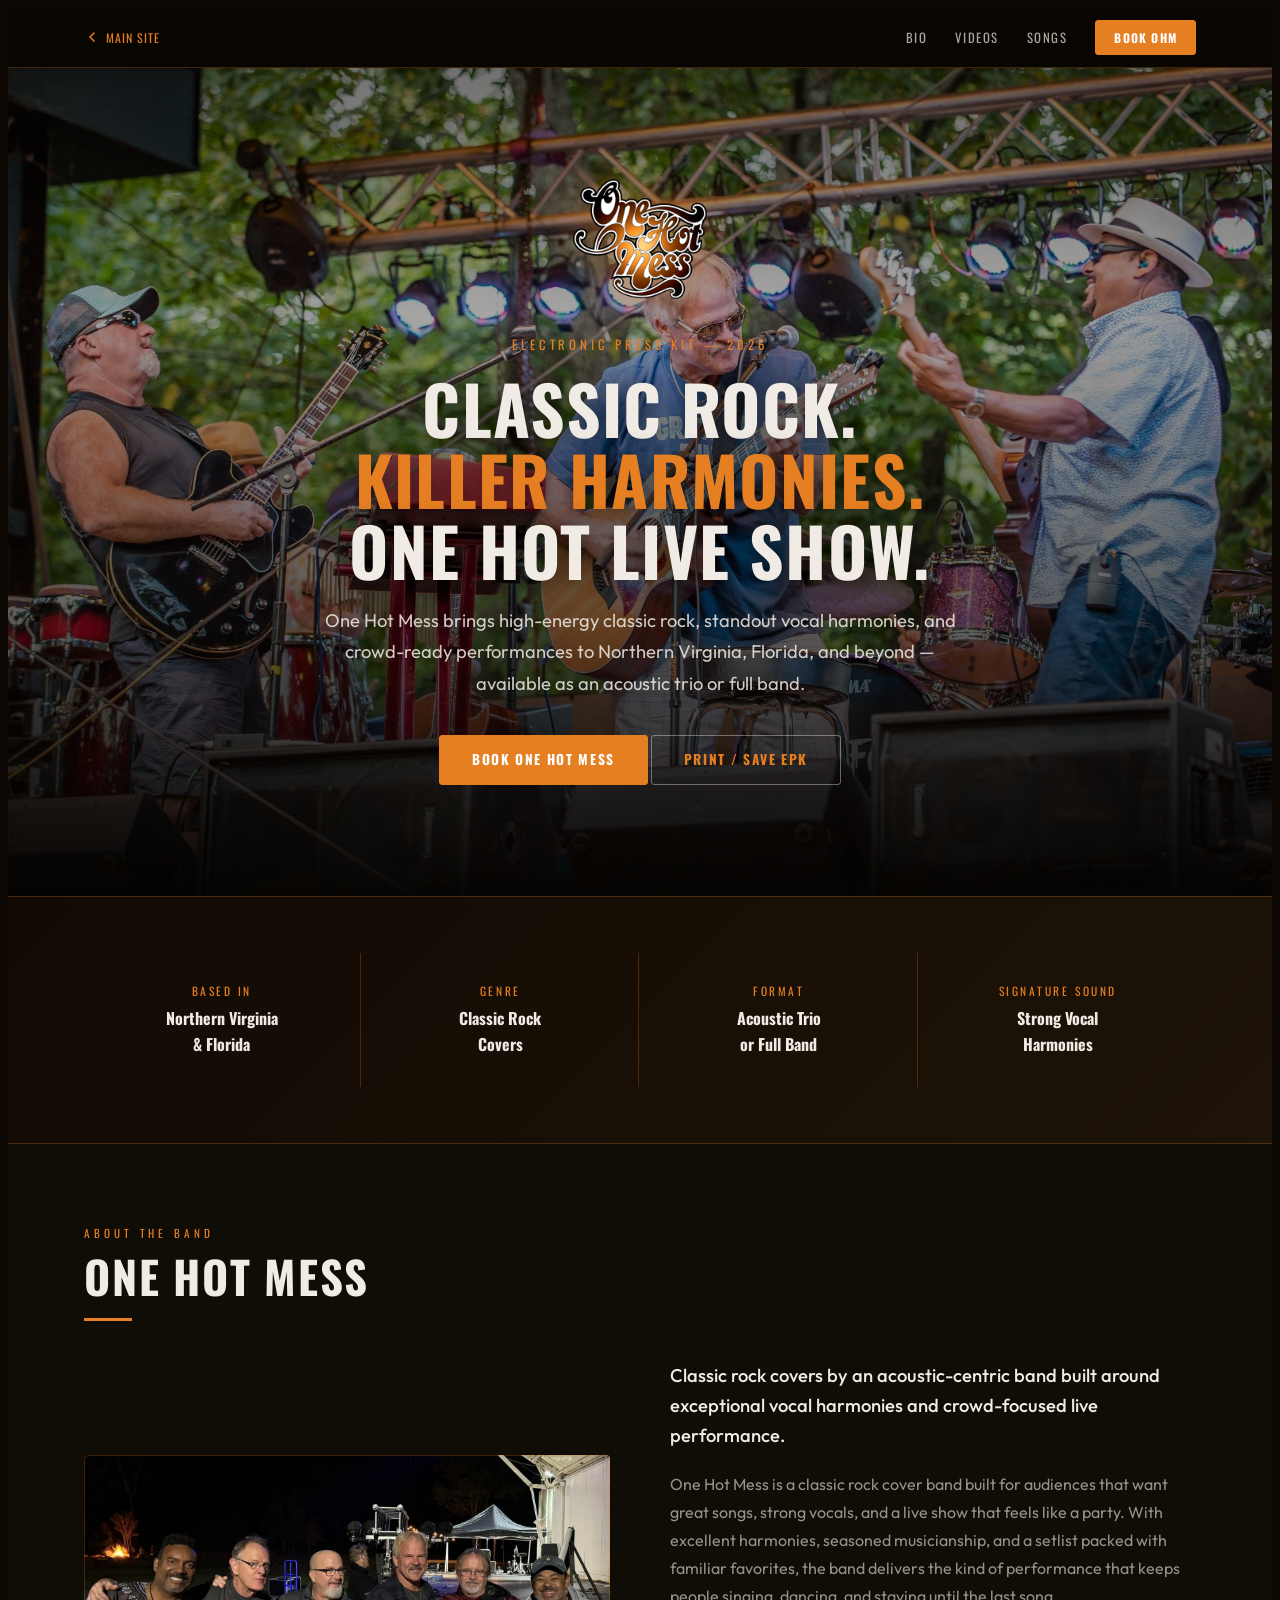
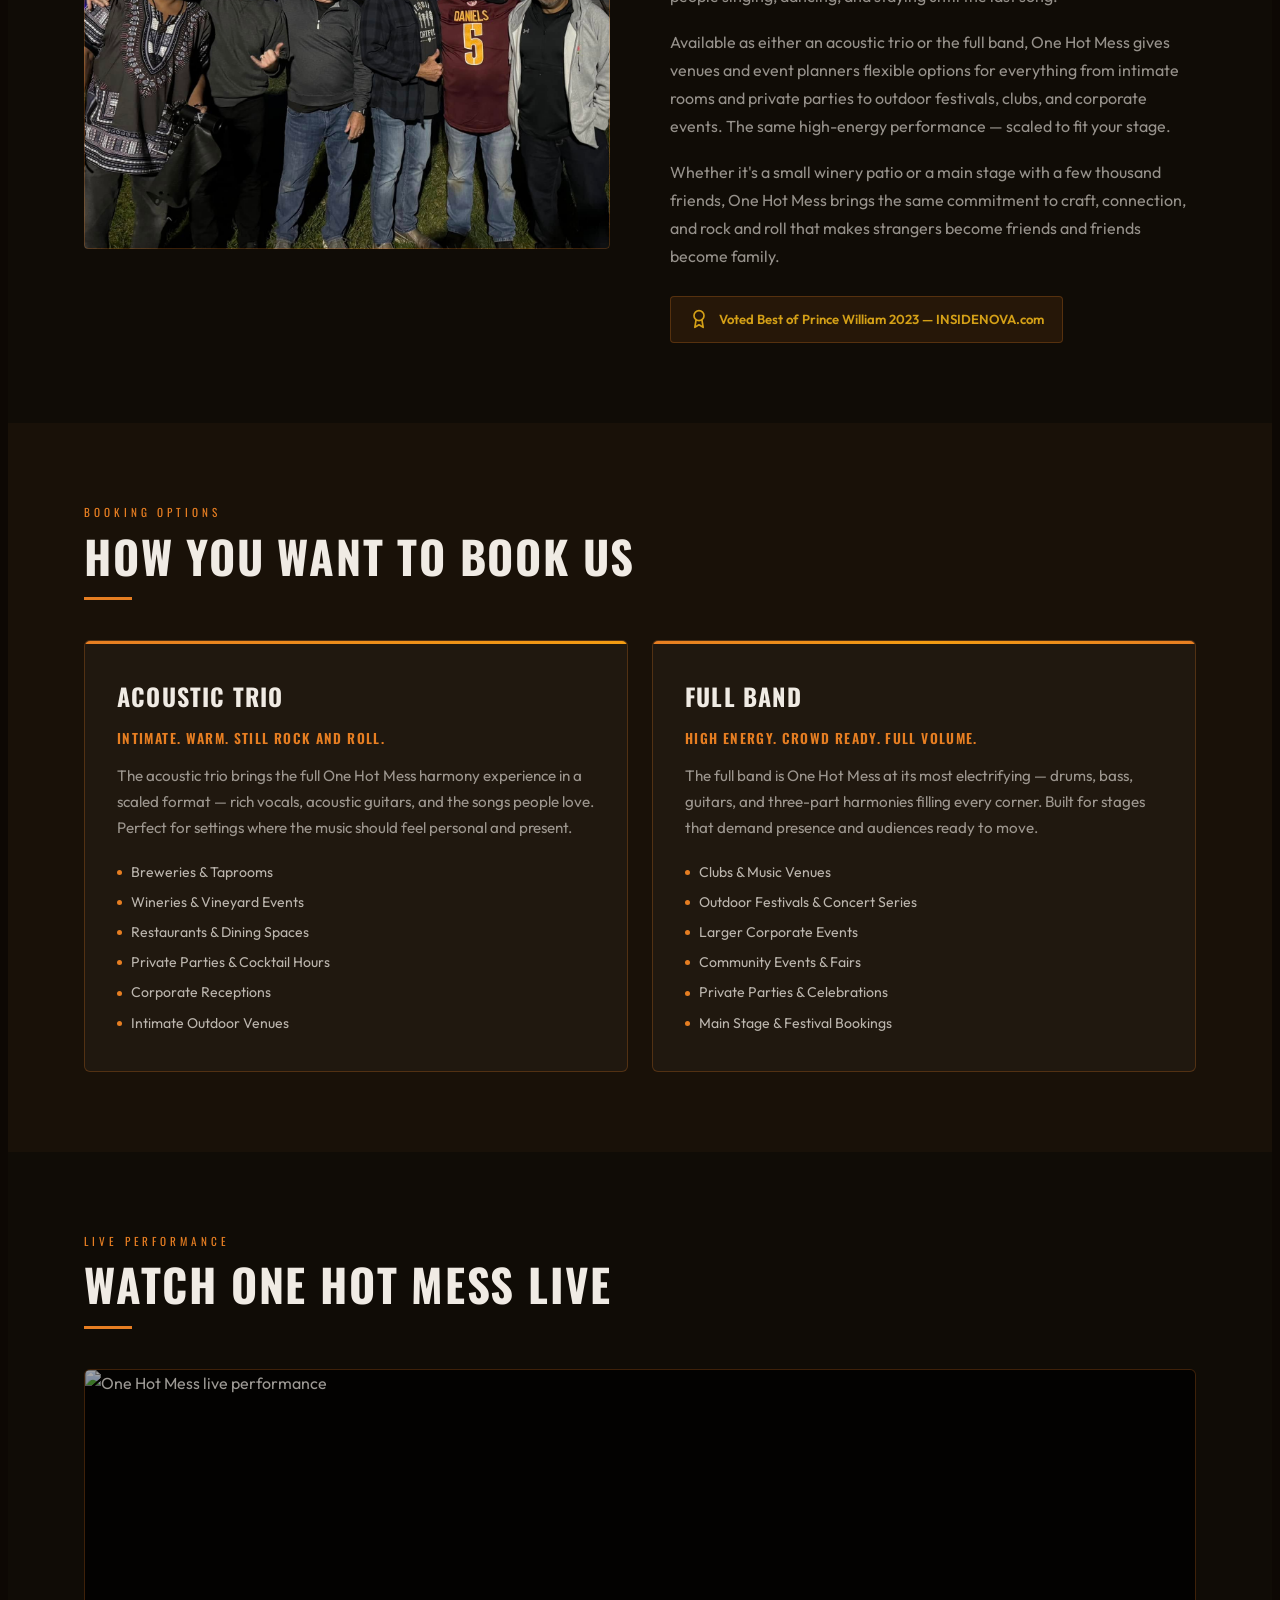
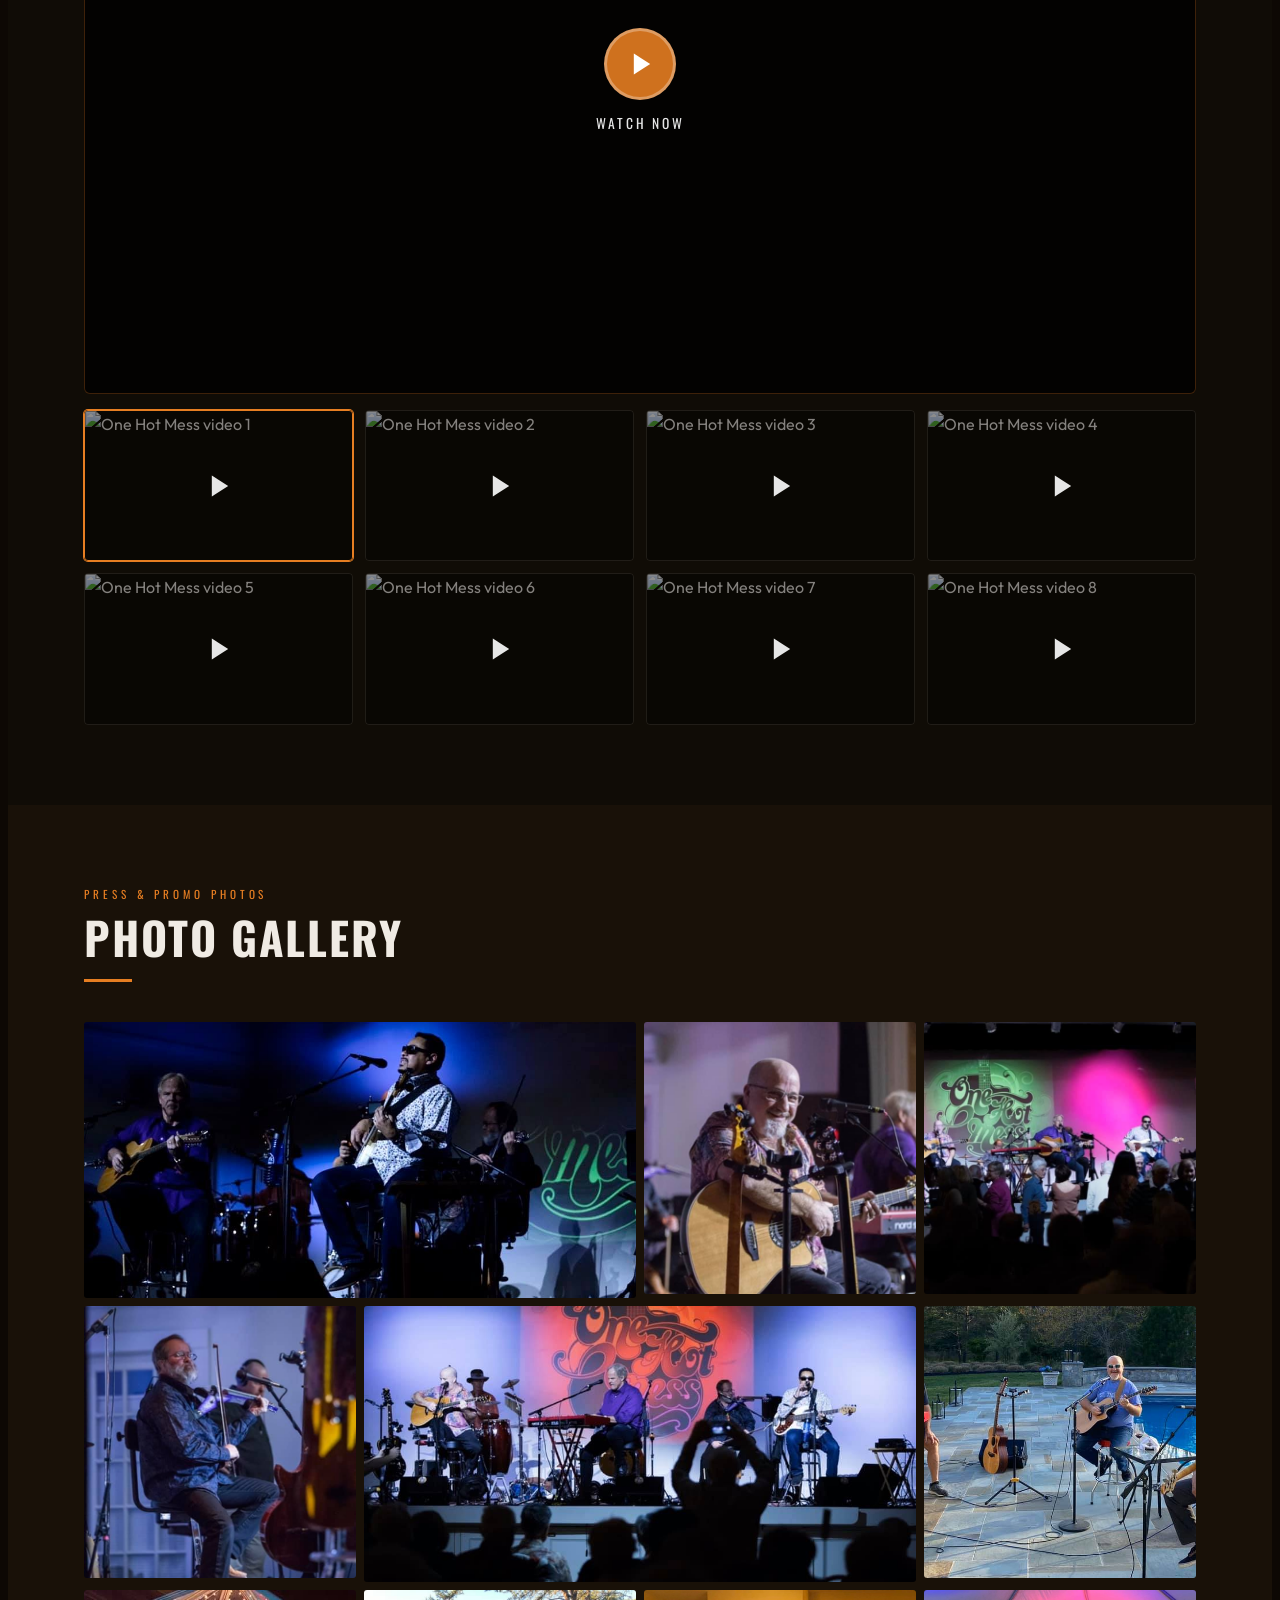
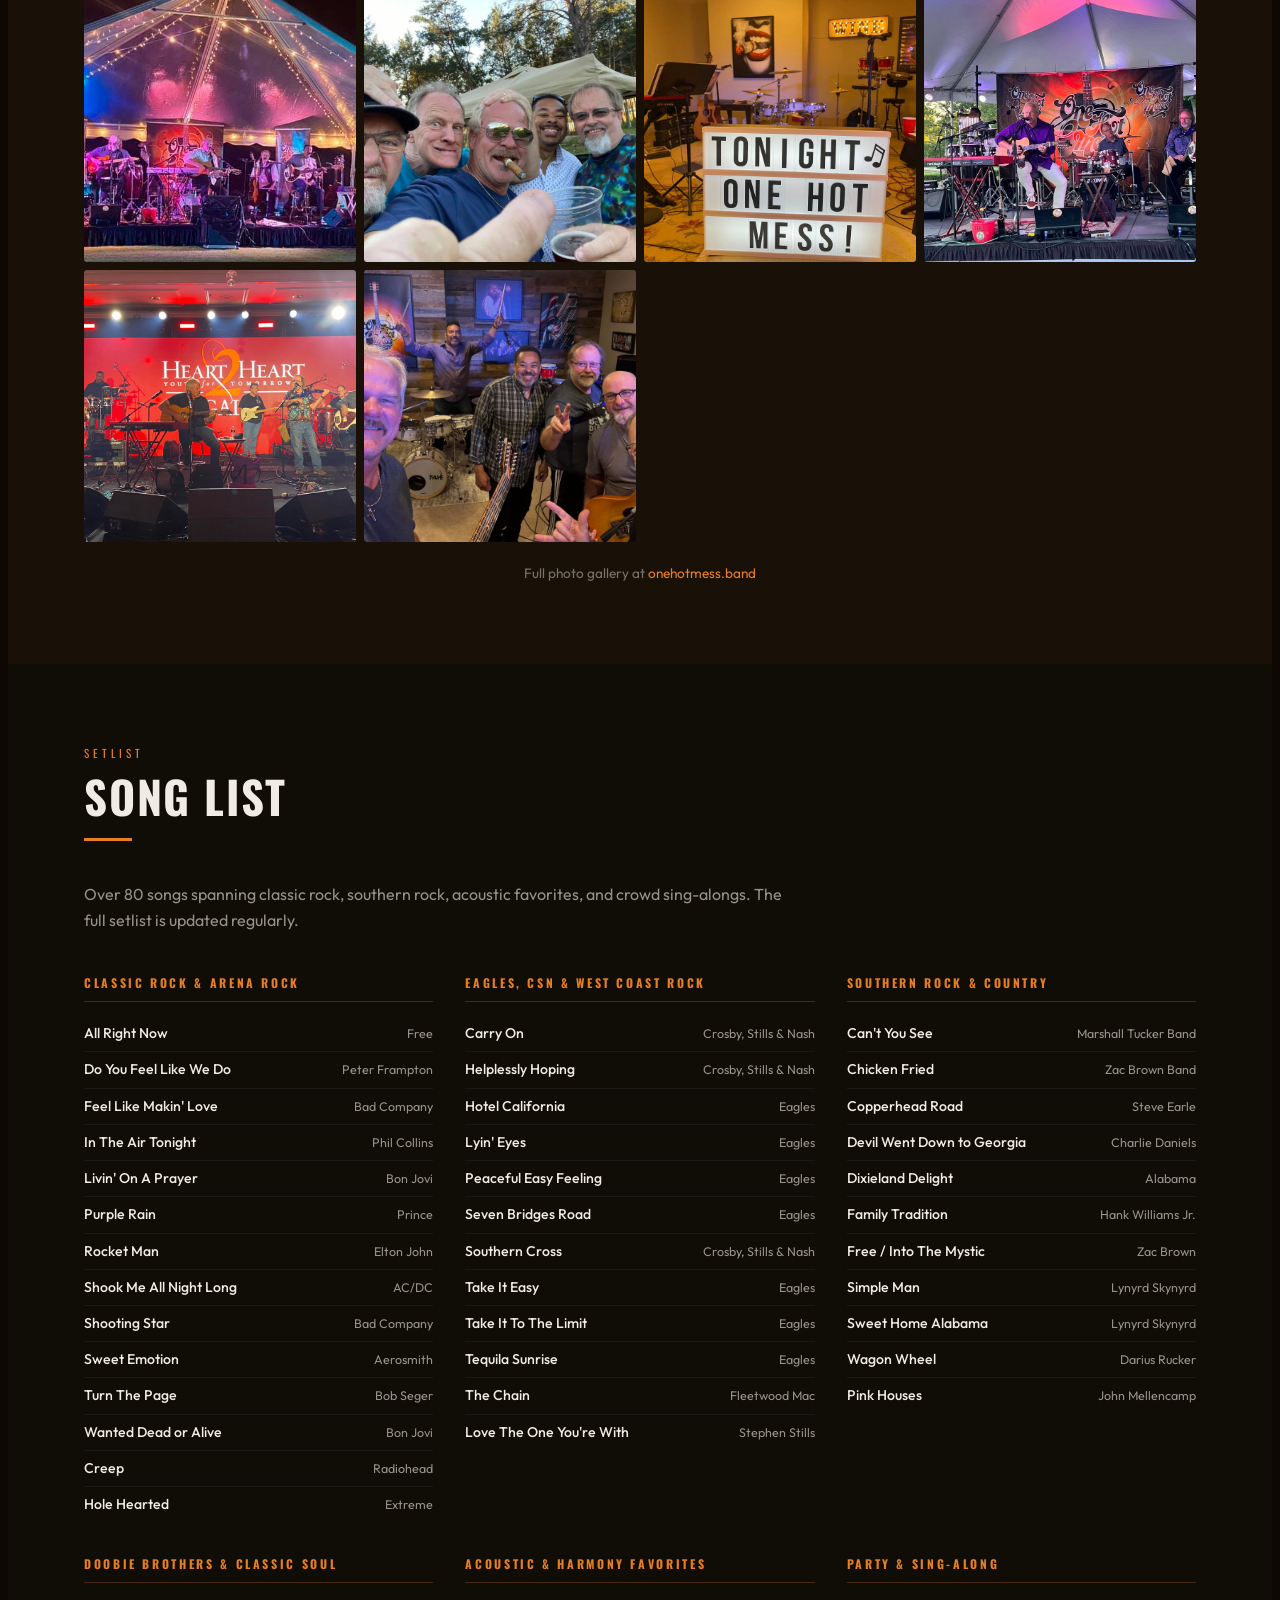
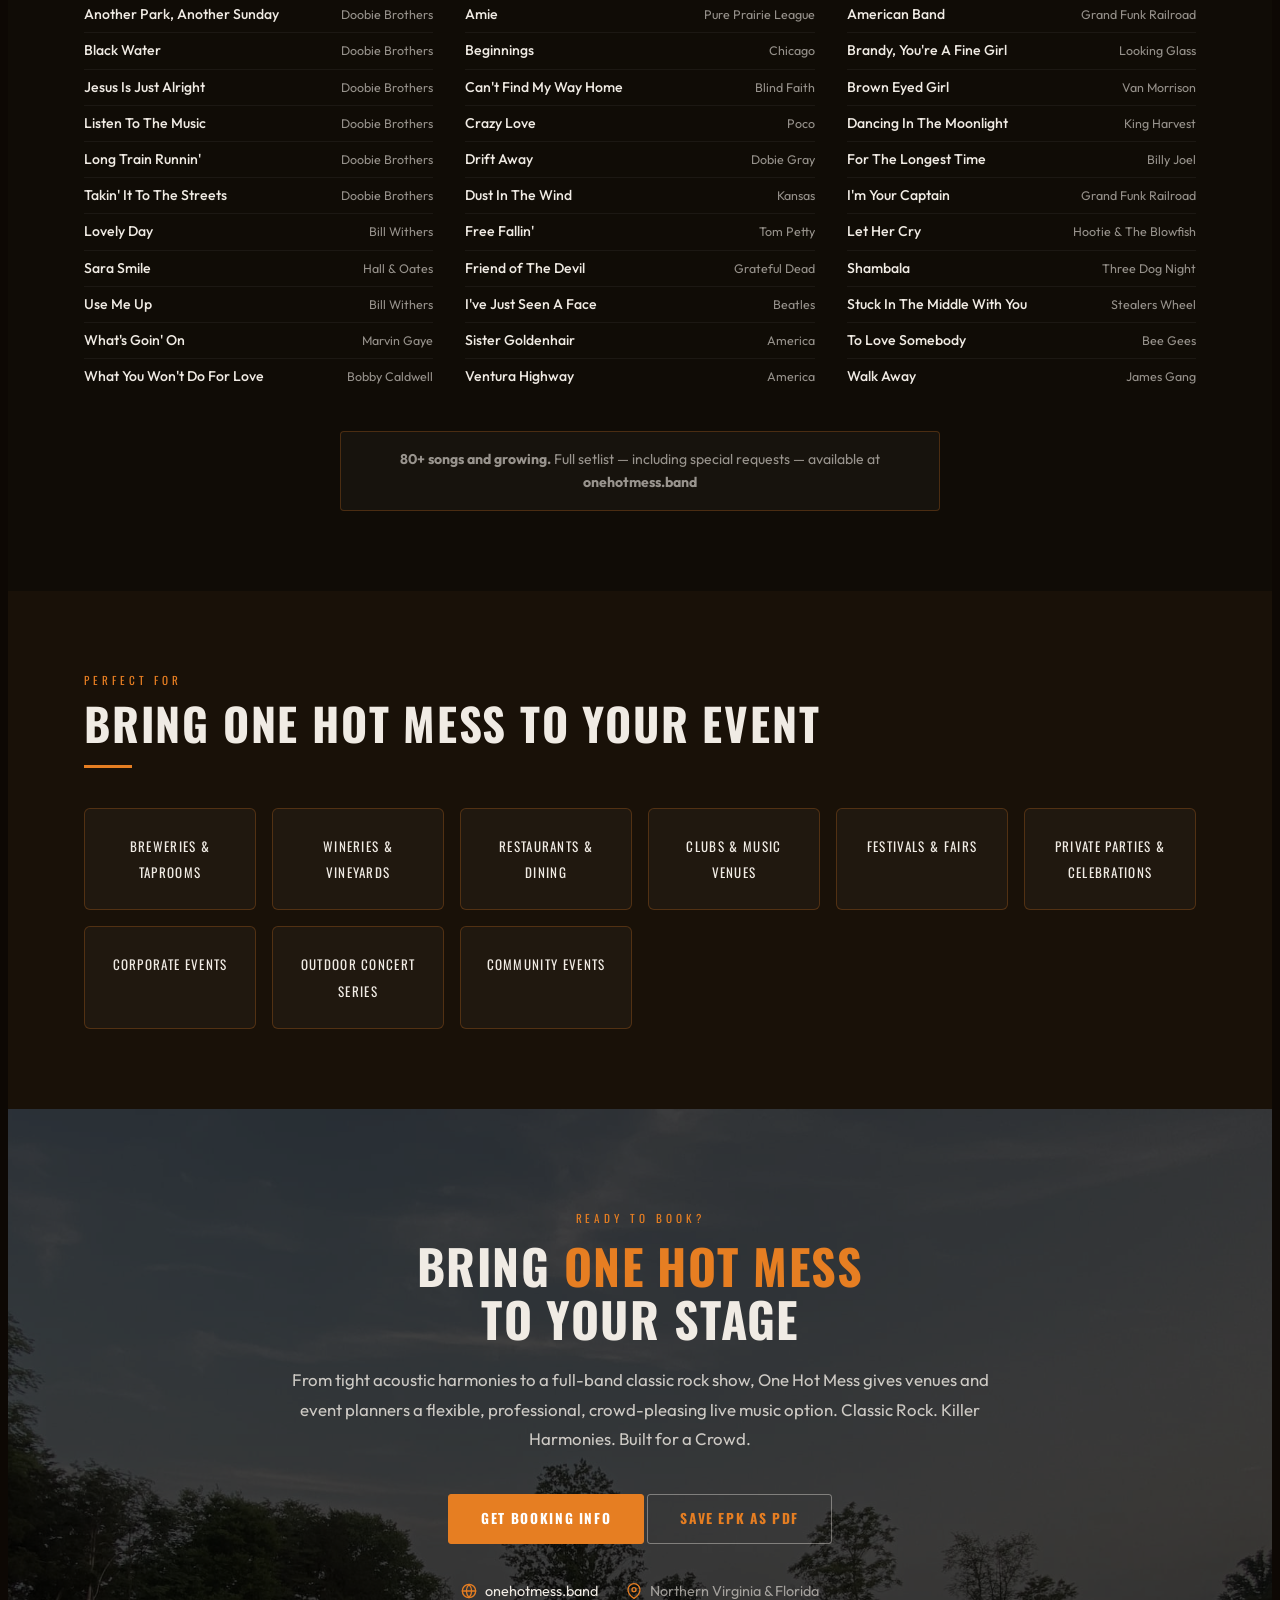
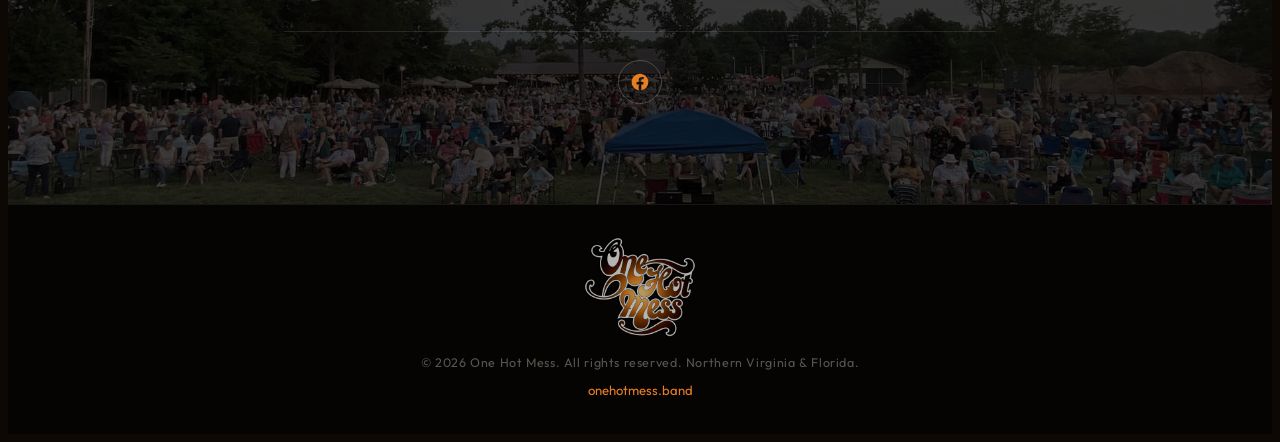
==== epk.html @ 7516d4ea "Deploy OHM 2026 Version 2 — full site with EPK - Complete redesign with dynamic hero particle animat" ====
<!DOCTYPE html>
<html lang="en">
<head>
    <meta charset="UTF-8">
    <meta name="viewport" content="width=device-width, initial-scale=1.0">

    <!-- Google tag (gtag.js) -->
    <script async src="https://www.googletagmanager.com/gtag/js?id=G-FGJPQJSWV5"></script>
    <script>
      window.dataLayer = window.dataLayer || [];
      function gtag(){dataLayer.push(arguments);}
      gtag('js', new Date());
      gtag('config', 'G-FGJPQJSWV5');
    </script>

    <title>Electronic Press Kit | One Hot Mess — Classic Rock Cover Band</title>
    <meta name="description" content="Official EPK for One Hot Mess. Classic rock cover band based in Northern Virginia & Florida. Available as acoustic trio or full band for festivals, clubs, private events & corporate bookings.">
    <meta name="robots" content="index, follow">
    <link rel="canonical" href="https://www.onehotmess.band/epk.html">

    <meta property="og:type" content="website">
    <meta property="og:url" content="https://www.onehotmess.band/epk.html">
    <meta property="og:title" content="One Hot Mess EPK — Book Classic Rock's Best Cover Band">
    <meta property="og:description" content="Classic rock covers. Killer harmonies. Available acoustic trio or full band. Serving Northern Virginia, Florida & beyond.">
    <meta property="og:image" content="https://www.onehotmess.band/assets/OHM001.jpg">

    <link rel="icon" type="image/x-icon" href="/favicon.ico">
    <link rel="icon" type="image/png" sizes="32x32" href="/favicon-32x32.png">
    <link rel="apple-touch-icon" sizes="180x180" href="/apple-touch-icon.png">

    <link rel="preconnect" href="https://fonts.googleapis.com">
    <link rel="preconnect" href="https://fonts.gstatic.com" crossorigin>
    <link href="https://fonts.googleapis.com/css2?family=Outfit:wght@300;400;500;700;900&family=Oswald:wght@400;500;700&display=swap" rel="stylesheet">
    <link rel="stylesheet" href="epk.css">
</head>
<body class="epk-page">

<!-- ========== PRINT-ONLY HEADER ========== -->
<div class="epk-print-header print-only">
    <span class="epk-print-band">One Hot Mess — Electronic Press Kit</span>
    <div class="epk-print-contact">
        Booking: kwryder7@aol.com<br>
        onehotmess.band &nbsp;|&nbsp; Northern Virginia &amp; Florida<br>
        Available as Acoustic Trio or Full Band
    </div>
</div>

<!-- ========== NAV ========== -->
<nav class="epk-nav no-print" aria-label="EPK Navigation">
    <div class="epk-nav-inner">
        <a href="index.html" class="epk-nav-back" aria-label="Back to main site">
            <svg width="16" height="16" viewBox="0 0 16 16" fill="none" xmlns="http://www.w3.org/2000/svg">
                <path d="M10 12L6 8L10 4" stroke="currentColor" stroke-width="1.5" stroke-linecap="round" stroke-linejoin="round"/>
            </svg>
            MAIN SITE
        </a>
        <div class="epk-nav-links">
            <a href="#overview">BIO</a>
            <a href="#videos">VIDEOS</a>
            <a href="#songs">SONGS</a>
            <a href="#booking" class="epk-nav-cta">BOOK OHM</a>
        </div>
    </div>
</nav>

<!-- ========== HERO ========== -->
<header class="epk-hero" id="hero">
    <div class="epk-hero-bg" role="presentation" aria-hidden="true"></div>
    <div class="epk-hero-overlay" aria-hidden="true"></div>
    <div class="epk-hero-content">
        <div class="epk-hero-logo">
            <img src="assets/LogoLight01.png" alt="One Hot Mess">
        </div>
        <p class="epk-hero-eyebrow">Electronic Press Kit — 2026</p>
        <h1 class="epk-hero-headline">
            Classic Rock.<br><em>Killer Harmonies.</em><br>One Hot Live Show.
        </h1>
        <p class="epk-hero-sub">
            One Hot Mess brings high-energy classic rock, standout vocal harmonies, and crowd-ready performances to Northern Virginia, Florida, and beyond — available as an acoustic trio or full band.
        </p>
        <div class="epk-hero-btns screen-only">
            <a href="#booking" class="epk-btn epk-btn-primary">
                Book One Hot Mess
            </a>
            <a href="#" class="epk-btn epk-btn-secondary" onclick="window.print(); return false;" aria-label="Print or save this EPK as PDF">
                Print / Save EPK
            </a>
        </div>
    </div>
</header>

<!-- ========== QUICK BOOKING SNAPSHOT ========== -->
<section class="epk-snapshot" aria-label="Quick Booking Facts">
    <div class="epk-snapshot-grid epk-container">
        <div class="epk-snapshot-item avoid-break">
            <span class="epk-snapshot-label">Based In</span>
            <span class="epk-snapshot-value">Northern Virginia<br>&amp; Florida</span>
        </div>
        <div class="epk-snapshot-item avoid-break">
            <span class="epk-snapshot-label">Genre</span>
            <span class="epk-snapshot-value">Classic Rock<br>Covers</span>
        </div>
        <div class="epk-snapshot-item avoid-break">
            <span class="epk-snapshot-label">Format</span>
            <span class="epk-snapshot-value">Acoustic Trio<br>or Full Band</span>
        </div>
        <div class="epk-snapshot-item avoid-break">
            <span class="epk-snapshot-label">Signature Sound</span>
            <span class="epk-snapshot-value">Strong Vocal<br>Harmonies</span>
        </div>
    </div>
</section>

<!-- ========== BAND OVERVIEW ========== -->
<section class="epk-section epk-section--dark" id="overview" aria-labelledby="overview-title">
    <div class="epk-container">
        <span class="epk-section-label">About the Band</span>
        <h2 class="epk-section-title" id="overview-title">One Hot Mess</h2>
        <div class="epk-divider"></div>
        <div class="epk-overview">
            <div class="epk-overview-img screen-only">
                <img src="assets/gallery/ohm-46.jpg" alt="One Hot Mess — full band photo" loading="lazy">
            </div>
            <div class="epk-overview-text">
                <p class="epk-lead">Classic rock covers by an acoustic-centric band built around exceptional vocal harmonies and crowd-focused live performance.</p>
                <p>One Hot Mess is a classic rock cover band built for audiences that want great songs, strong vocals, and a live show that feels like a party. With excellent harmonies, seasoned musicianship, and a setlist packed with familiar favorites, the band delivers the kind of performance that keeps people singing, dancing, and staying until the last song.</p>
                <p>Available as either an acoustic trio or the full band, One Hot Mess gives venues and event planners flexible options for everything from intimate rooms and private parties to outdoor festivals, clubs, and corporate events. The same high-energy performance — scaled to fit your stage.</p>
                <p>Whether it's a small winery patio or a main stage with a few thousand friends, One Hot Mess brings the same commitment to craft, connection, and rock and roll that makes strangers become friends and friends become family.</p>
                <div class="epk-award-badge avoid-break">
                    <svg width="20" height="20" viewBox="0 0 24 24" fill="none" stroke="currentColor" stroke-width="2" stroke-linecap="round" stroke-linejoin="round"><circle cx="12" cy="8" r="6"/><path d="M15.477 12.89L17 22l-5-3-5 3 1.523-9.11"/></svg>
                    <span>Voted Best of Prince William 2023 — INSIDENOVA.com</span>
                </div>
            </div>
        </div>
    </div>
</section>

<!-- ========== PERFORMANCE OPTIONS ========== -->
<section class="epk-section epk-section--alt" id="options" aria-labelledby="options-title">
    <div class="epk-container">
        <span class="epk-section-label">Booking Options</span>
        <h2 class="epk-section-title" id="options-title">How You Want to Book Us</h2>
        <div class="epk-divider"></div>
        <div class="epk-options-grid">
            <!-- Acoustic Trio -->
            <div class="epk-option-card avoid-break">
                <h3 class="epk-option-name">Acoustic Trio</h3>
                <p class="epk-option-tagline">Intimate. Warm. Still Rock and Roll.</p>
                <p class="epk-option-desc">The acoustic trio brings the full One Hot Mess harmony experience in a scaled format — rich vocals, acoustic guitars, and the songs people love. Perfect for settings where the music should feel personal and present.</p>
                <ul class="epk-option-list" aria-label="Ideal acoustic trio venues">
                    <li>Breweries &amp; Taprooms</li>
                    <li>Wineries &amp; Vineyard Events</li>
                    <li>Restaurants &amp; Dining Spaces</li>
                    <li>Private Parties &amp; Cocktail Hours</li>
                    <li>Corporate Receptions</li>
                    <li>Intimate Outdoor Venues</li>
                </ul>
            </div>
            <!-- Full Band -->
            <div class="epk-option-card epk-option-card--featured avoid-break">
                <h3 class="epk-option-name">Full Band</h3>
                <p class="epk-option-tagline">High Energy. Crowd Ready. Full Volume.</p>
                <p class="epk-option-desc">The full band is One Hot Mess at its most electrifying — drums, bass, guitars, and three-part harmonies filling every corner. Built for stages that demand presence and audiences ready to move.</p>
                <ul class="epk-option-list" aria-label="Ideal full band venues">
                    <li>Clubs &amp; Music Venues</li>
                    <li>Outdoor Festivals &amp; Concert Series</li>
                    <li>Larger Corporate Events</li>
                    <li>Community Events &amp; Fairs</li>
                    <li>Private Parties &amp; Celebrations</li>
                    <li>Main Stage &amp; Festival Bookings</li>
                </ul>
            </div>
        </div>
    </div>
</section>

<!-- ========== VIDEOS ========== -->
<section class="epk-section epk-section--dark screen-only" id="videos" aria-labelledby="videos-title">
    <div class="epk-container">
        <span class="epk-section-label">Live Performance</span>
        <h2 class="epk-section-title" id="videos-title">Watch One Hot Mess Live</h2>
        <div class="epk-divider"></div>

        <!-- Featured Video -->
        <div class="epk-video-featured" id="epk-vid-featured" data-video="WOXf2M0SlSY" role="button" tabindex="0" aria-label="Watch One Hot Mess live performance video">
            <img src="https://img.youtube.com/vi/WOXf2M0SlSY/hqdefault.jpg" alt="One Hot Mess live performance" id="epk-vid-featured-thumb">
            <div class="epk-video-featured-overlay">
                <div class="epk-play-btn" aria-hidden="true">
                    <svg viewBox="0 0 24 24"><polygon points="5,3 19,12 5,21"/></svg>
                </div>
                <span style="font-family:'Oswald',sans-serif;font-size:0.85rem;letter-spacing:0.2em;color:rgba(255,255,255,0.9);text-transform:uppercase;">Watch Now</span>
            </div>
        </div>

        <!-- Thumbnail Strip -->
        <div class="epk-video-grid" id="epk-vid-grid" role="list" aria-label="Video thumbnails">
            <div class="epk-vid-thumb active" data-video="WOXf2M0SlSY" role="listitem" tabindex="0" aria-label="Video 1">
                <img src="https://img.youtube.com/vi/WOXf2M0SlSY/mqdefault.jpg" alt="One Hot Mess video 1" loading="lazy">
                <div class="epk-vid-thumb-overlay" aria-hidden="true">
                    <svg viewBox="0 0 24 24"><polygon points="5,3 19,12 5,21"/></svg>
                </div>
            </div>
            <div class="epk-vid-thumb" data-video="XAkvKLKk4Fc" role="listitem" tabindex="0" aria-label="Video 2">
                <img src="https://img.youtube.com/vi/XAkvKLKk4Fc/mqdefault.jpg" alt="One Hot Mess video 2" loading="lazy">
                <div class="epk-vid-thumb-overlay" aria-hidden="true">
                    <svg viewBox="0 0 24 24"><polygon points="5,3 19,12 5,21"/></svg>
                </div>
            </div>
            <div class="epk-vid-thumb" data-video="sii5wwoiU3A" role="listitem" tabindex="0" aria-label="Video 3">
                <img src="https://img.youtube.com/vi/sii5wwoiU3A/mqdefault.jpg" alt="One Hot Mess video 3" loading="lazy">
                <div class="epk-vid-thumb-overlay" aria-hidden="true">
                    <svg viewBox="0 0 24 24"><polygon points="5,3 19,12 5,21"/></svg>
                </div>
            </div>
            <div class="epk-vid-thumb" data-video="gNgLSM8pRj0" role="listitem" tabindex="0" aria-label="Video 4">
                <img src="https://img.youtube.com/vi/gNgLSM8pRj0/mqdefault.jpg" alt="One Hot Mess video 4" loading="lazy">
                <div class="epk-vid-thumb-overlay" aria-hidden="true">
                    <svg viewBox="0 0 24 24"><polygon points="5,3 19,12 5,21"/></svg>
                </div>
            </div>
            <div class="epk-vid-thumb" data-video="7DgJ0BwqM6c" role="listitem" tabindex="0" aria-label="Video 5">
                <img src="https://img.youtube.com/vi/7DgJ0BwqM6c/mqdefault.jpg" alt="One Hot Mess video 5" loading="lazy">
                <div class="epk-vid-thumb-overlay" aria-hidden="true">
                    <svg viewBox="0 0 24 24"><polygon points="5,3 19,12 5,21"/></svg>
                </div>
            </div>
            <div class="epk-vid-thumb" data-video="_-dVG9ry42U" role="listitem" tabindex="0" aria-label="Video 6">
                <img src="https://img.youtube.com/vi/_-dVG9ry42U/mqdefault.jpg" alt="One Hot Mess video 6" loading="lazy">
                <div class="epk-vid-thumb-overlay" aria-hidden="true">
                    <svg viewBox="0 0 24 24"><polygon points="5,3 19,12 5,21"/></svg>
                </div>
            </div>
            <div class="epk-vid-thumb" data-video="apmv7S8dgWI" role="listitem" tabindex="0" aria-label="Video 7">
                <img src="https://img.youtube.com/vi/apmv7S8dgWI/mqdefault.jpg" alt="One Hot Mess video 7" loading="lazy">
                <div class="epk-vid-thumb-overlay" aria-hidden="true">
                    <svg viewBox="0 0 24 24"><polygon points="5,3 19,12 5,21"/></svg>
                </div>
            </div>
            <div class="epk-vid-thumb" data-video="dRgf963YpyU" role="listitem" tabindex="0" aria-label="Video 8">
                <img src="https://img.youtube.com/vi/dRgf963YpyU/mqdefault.jpg" alt="One Hot Mess video 8" loading="lazy">
                <div class="epk-vid-thumb-overlay" aria-hidden="true">
                    <svg viewBox="0 0 24 24"><polygon points="5,3 19,12 5,21"/></svg>
                </div>
            </div>
        </div>
    </div>
</section>

<!-- BOOKING FORM MODAL -->
<div class="epk-modal" id="epk-booking-modal" role="dialog" aria-modal="true" aria-labelledby="epk-modal-title">
    <div class="epk-modal-inner">
        <button class="epk-modal-close" id="epk-modal-close" aria-label="Close">&times;</button>
        <h2 class="epk-modal-title" id="epk-modal-title">Book One Hot Mess</h2>
        <p class="epk-modal-sub">Fill out the form below and we'll get back to you shortly.</p>

        <form class="epk-booking-form" id="epk-booking-form"
              action="https://formspree.io/f/mpqeavpy"
              method="POST">

            <!-- Honeypot anti-spam field — hidden from humans -->
            <input type="text" name="_gotcha" style="display:none" tabindex="-1" autocomplete="off">
            <input type="hidden" name="_subject" value="OHM Booking Inquiry">

            <div class="epk-form-row epk-form-row--2">
                <div class="epk-form-group">
                    <label for="epk-f-name">Your Name *</label>
                    <input type="text" id="epk-f-name" name="name" required placeholder="Jane Smith">
                </div>
                <div class="epk-form-group">
                    <label for="epk-f-org">Venue / Organization *</label>
                    <input type="text" id="epk-f-org" name="venue" required placeholder="The Rusty Nail Brewery">
                </div>
            </div>

            <div class="epk-form-row epk-form-row--2">
                <div class="epk-form-group">
                    <label for="epk-f-type">Event Type</label>
                    <select id="epk-f-type" name="event_type">
                        <option value="">Select one…</option>
                        <option>Brewery / Taproom</option>
                        <option>Winery</option>
                        <option>Restaurant</option>
                        <option>Club / Music Venue</option>
                        <option>Festival / Outdoor Stage</option>
                        <option>Private Party</option>
                        <option>Corporate Event</option>
                        <option>Community Event</option>
                        <option>Other</option>
                    </select>
                </div>
                <div class="epk-form-group">
                    <label for="epk-f-format">Performance Format</label>
                    <select id="epk-f-format" name="format">
                        <option value="">Select one…</option>
                        <option>Acoustic Trio</option>
                        <option>Full Band</option>
                        <option>Either / Not Sure</option>
                    </select>
                </div>
            </div>

            <div class="epk-form-row epk-form-row--2">
                <div class="epk-form-group">
                    <label for="epk-f-date">Event Date</label>
                    <input type="date" id="epk-f-date" name="event_date">
                </div>
                <div class="epk-form-group">
                    <label for="epk-f-email">Your Email *</label>
                    <input type="email" id="epk-f-email" name="email" required placeholder="you@example.com">
                </div>
            </div>

            <div class="epk-form-group">
                <label for="epk-f-message">Additional Details</label>
                <textarea id="epk-f-message" name="message" rows="4" placeholder="Expected attendance, location, load-in time, budget range, etc."></textarea>
            </div>

            <button type="submit" class="epk-btn epk-btn-primary epk-form-submit">Send Booking Inquiry</button>
        </form>

        <div class="epk-form-success" id="epk-form-success">
            <svg width="48" height="48" viewBox="0 0 24 24" fill="none" stroke="currentColor" stroke-width="1.5" stroke-linecap="round" stroke-linejoin="round"><circle cx="12" cy="12" r="10"/><polyline points="9 12 11 14 15 10"/></svg>
            <h3>Message Sent!</h3>
            <p>Thanks for reaching out. We'll be in touch soon.</p>
        </div>
    </div>
</div>

<!-- PHOTO LIGHTBOX -->
<div class="epk-photo-lightbox" id="epk-photo-lightbox" role="dialog" aria-modal="true" aria-label="Photo viewer">
    <button class="epk-plb-close" id="epk-plb-close" aria-label="Close photo">&times;</button>
    <button class="epk-plb-arrow epk-plb-prev" id="epk-plb-prev" aria-label="Previous photo">&#8249;</button>
    <button class="epk-plb-arrow epk-plb-next" id="epk-plb-next" aria-label="Next photo">&#8250;</button>
    <div class="epk-plb-track" id="epk-plb-track">
        <div class="epk-plb-slide"><img id="epk-plb-img" src="" alt=""></div>
    </div>
    <div class="epk-plb-counter" id="epk-plb-counter"></div>
</div>

<!-- VIDEO LIGHTBOX -->
<div class="epk-lightbox" id="epk-lightbox" role="dialog" aria-modal="true" aria-label="Video player">
    <div class="epk-lightbox-inner">
        <button class="epk-lightbox-close" id="epk-lb-close" aria-label="Close video">&times;</button>
        <iframe id="epk-lb-iframe" src="about:blank" frameborder="0"
            allow="accelerometer; autoplay; clipboard-write; encrypted-media; gyroscope; picture-in-picture; web-share"
            referrerpolicy="strict-origin-when-cross-origin" allowfullscreen
            title="One Hot Mess video">
        </iframe>
    </div>
</div>

<!-- ========== PHOTOS ========== -->
<section class="epk-section epk-section--alt epk-section--photos screen-only" id="photos" aria-labelledby="photos-title">
    <div class="epk-container">
        <span class="epk-section-label">Press &amp; Promo Photos</span>
        <h2 class="epk-section-title" id="photos-title">Photo Gallery</h2>
        <div class="epk-divider"></div>
        <div class="epk-photo-grid" id="epk-photo-grid">
            <div class="epk-photo-item" data-index="0" tabindex="0" role="button" aria-label="View photo 1"><img src="assets/gallery/ohm-04.jpg" alt="One Hot Mess performing live" loading="lazy"><div class="epk-photo-item-overlay"></div></div>
            <div class="epk-photo-item" data-index="1" tabindex="0" role="button" aria-label="View photo 2"><img src="assets/gallery/ohm-05.jpg" alt="One Hot Mess live show" loading="lazy"><div class="epk-photo-item-overlay"></div></div>
            <div class="epk-photo-item" data-index="2" tabindex="0" role="button" aria-label="View photo 3"><img src="assets/gallery/ohm-07.jpg" alt="One Hot Mess on stage" loading="lazy"><div class="epk-photo-item-overlay"></div></div>
            <div class="epk-photo-item" data-index="3" tabindex="0" role="button" aria-label="View photo 4"><img src="assets/gallery/ohm-11.jpg" alt="One Hot Mess performance" loading="lazy"><div class="epk-photo-item-overlay"></div></div>
            <div class="epk-photo-item" data-index="4" tabindex="0" role="button" aria-label="View photo 5"><img src="assets/gallery/ohm-12.jpg" alt="One Hot Mess band photo" loading="lazy"><div class="epk-photo-item-overlay"></div></div>
            <div class="epk-photo-item" data-index="5" tabindex="0" role="button" aria-label="View photo 6"><img src="assets/gallery/ohm-15.jpg" alt="One Hot Mess live" loading="lazy"><div class="epk-photo-item-overlay"></div></div>
            <div class="epk-photo-item" data-index="6" tabindex="0" role="button" aria-label="View photo 7"><img src="assets/gallery/ohm-17.jpg" alt="One Hot Mess at venue" loading="lazy"><div class="epk-photo-item-overlay"></div></div>
            <div class="epk-photo-item" data-index="7" tabindex="0" role="button" aria-label="View photo 8"><img src="assets/gallery/ohm-20.jpg" alt="One Hot Mess crowd shot" loading="lazy"><div class="epk-photo-item-overlay"></div></div>
            <div class="epk-photo-item" data-index="8" tabindex="0" role="button" aria-label="View photo 9"><img src="assets/gallery/ohm-26.jpg" alt="One Hot Mess stage" loading="lazy"><div class="epk-photo-item-overlay"></div></div>
            <div class="epk-photo-item" data-index="9" tabindex="0" role="button" aria-label="View photo 10"><img src="assets/gallery/ohm-32.jpg" alt="One Hot Mess live performance" loading="lazy"><div class="epk-photo-item-overlay"></div></div>
            <div class="epk-photo-item" data-index="10" tabindex="0" role="button" aria-label="View photo 11"><img src="assets/gallery/ohm-34.jpg" alt="One Hot Mess show" loading="lazy"><div class="epk-photo-item-overlay"></div></div>
            <div class="epk-photo-item" data-index="11" tabindex="0" role="button" aria-label="View photo 12"><img src="assets/gallery/ohm-40.jpg" alt="One Hot Mess band" loading="lazy"><div class="epk-photo-item-overlay"></div></div>
        </div>
        <p style="text-align:center;margin-top:20px;font-size:0.85rem;color:rgba(240,235,228,0.45);">
            Full photo gallery at <a href="index.html#gallery" style="color:var(--epk-accent);">onehotmess.band</a>
        </p>
    </div>
</section>

<!-- ========== SONG LIST ========== -->
<section class="epk-section epk-section--dark" id="songs" aria-labelledby="songs-title">
    <div class="epk-container">
        <span class="epk-section-label">Setlist</span>
        <h2 class="epk-section-title" id="songs-title">Song List</h2>
        <div class="epk-divider"></div>
        <p class="epk-songs-intro">
            Over 80 songs spanning classic rock, southern rock, acoustic favorites, and crowd sing-alongs. The full setlist is updated regularly.
        </p>
        <div class="epk-songs-grid">

            <!-- Classic Rock & Arena Rock -->
            <div class="epk-song-category avoid-break">
                <h3 class="epk-song-cat-title">Classic Rock &amp; Arena Rock</h3>
                <ul class="epk-song-list">
                    <li><span class="epk-song-title">All Right Now</span><span class="epk-song-artist">Free</span></li>
                    <li><span class="epk-song-title">Do You Feel Like We Do</span><span class="epk-song-artist">Peter Frampton</span></li>
                    <li><span class="epk-song-title">Feel Like Makin' Love</span><span class="epk-song-artist">Bad Company</span></li>
                    <li><span class="epk-song-title">In The Air Tonight</span><span class="epk-song-artist">Phil Collins</span></li>
                    <li><span class="epk-song-title">Livin' On A Prayer</span><span class="epk-song-artist">Bon Jovi</span></li>
                    <li><span class="epk-song-title">Purple Rain</span><span class="epk-song-artist">Prince</span></li>
                    <li><span class="epk-song-title">Rocket Man</span><span class="epk-song-artist">Elton John</span></li>
                    <li><span class="epk-song-title">Shook Me All Night Long</span><span class="epk-song-artist">AC/DC</span></li>
                    <li><span class="epk-song-title">Shooting Star</span><span class="epk-song-artist">Bad Company</span></li>
                    <li><span class="epk-song-title">Sweet Emotion</span><span class="epk-song-artist">Aerosmith</span></li>
                    <li><span class="epk-song-title">Turn The Page</span><span class="epk-song-artist">Bob Seger</span></li>
                    <li><span class="epk-song-title">Wanted Dead or Alive</span><span class="epk-song-artist">Bon Jovi</span></li>
                    <li><span class="epk-song-title">Creep</span><span class="epk-song-artist">Radiohead</span></li>
                    <li><span class="epk-song-title">Hole Hearted</span><span class="epk-song-artist">Extreme</span></li>
                </ul>
            </div>

            <!-- Eagles, CSN & West Coast Rock -->
            <div class="epk-song-category avoid-break">
                <h3 class="epk-song-cat-title">Eagles, CSN &amp; West Coast Rock</h3>
                <ul class="epk-song-list">
                    <li><span class="epk-song-title">Carry On</span><span class="epk-song-artist">Crosby, Stills &amp; Nash</span></li>
                    <li><span class="epk-song-title">Helplessly Hoping</span><span class="epk-song-artist">Crosby, Stills &amp; Nash</span></li>
                    <li><span class="epk-song-title">Hotel California</span><span class="epk-song-artist">Eagles</span></li>
                    <li><span class="epk-song-title">Lyin' Eyes</span><span class="epk-song-artist">Eagles</span></li>
                    <li><span class="epk-song-title">Peaceful Easy Feeling</span><span class="epk-song-artist">Eagles</span></li>
                    <li><span class="epk-song-title">Seven Bridges Road</span><span class="epk-song-artist">Eagles</span></li>
                    <li><span class="epk-song-title">Southern Cross</span><span class="epk-song-artist">Crosby, Stills &amp; Nash</span></li>
                    <li><span class="epk-song-title">Take It Easy</span><span class="epk-song-artist">Eagles</span></li>
                    <li><span class="epk-song-title">Take It To The Limit</span><span class="epk-song-artist">Eagles</span></li>
                    <li><span class="epk-song-title">Tequila Sunrise</span><span class="epk-song-artist">Eagles</span></li>
                    <li><span class="epk-song-title">The Chain</span><span class="epk-song-artist">Fleetwood Mac</span></li>
                    <li><span class="epk-song-title">Love The One You're With</span><span class="epk-song-artist">Stephen Stills</span></li>
                </ul>
            </div>

            <!-- Southern Rock & Country -->
            <div class="epk-song-category avoid-break">
                <h3 class="epk-song-cat-title">Southern Rock &amp; Country</h3>
                <ul class="epk-song-list">
                    <li><span class="epk-song-title">Can't You See</span><span class="epk-song-artist">Marshall Tucker Band</span></li>
                    <li><span class="epk-song-title">Chicken Fried</span><span class="epk-song-artist">Zac Brown Band</span></li>
                    <li><span class="epk-song-title">Copperhead Road</span><span class="epk-song-artist">Steve Earle</span></li>
                    <li><span class="epk-song-title">Devil Went Down to Georgia</span><span class="epk-song-artist">Charlie Daniels</span></li>
                    <li><span class="epk-song-title">Dixieland Delight</span><span class="epk-song-artist">Alabama</span></li>
                    <li><span class="epk-song-title">Family Tradition</span><span class="epk-song-artist">Hank Williams Jr.</span></li>
                    <li><span class="epk-song-title">Free / Into The Mystic</span><span class="epk-song-artist">Zac Brown</span></li>
                    <li><span class="epk-song-title">Simple Man</span><span class="epk-song-artist">Lynyrd Skynyrd</span></li>
                    <li><span class="epk-song-title">Sweet Home Alabama</span><span class="epk-song-artist">Lynyrd Skynyrd</span></li>
                    <li><span class="epk-song-title">Wagon Wheel</span><span class="epk-song-artist">Darius Rucker</span></li>
                    <li><span class="epk-song-title">Pink Houses</span><span class="epk-song-artist">John Mellencamp</span></li>
                </ul>
            </div>

            <!-- Doobie Brothers & Soul/R&B -->
            <div class="epk-song-category avoid-break">
                <h3 class="epk-song-cat-title">Doobie Brothers &amp; Classic Soul</h3>
                <ul class="epk-song-list">
                    <li><span class="epk-song-title">Another Park, Another Sunday</span><span class="epk-song-artist">Doobie Brothers</span></li>
                    <li><span class="epk-song-title">Black Water</span><span class="epk-song-artist">Doobie Brothers</span></li>
                    <li><span class="epk-song-title">Jesus Is Just Alright</span><span class="epk-song-artist">Doobie Brothers</span></li>
                    <li><span class="epk-song-title">Listen To The Music</span><span class="epk-song-artist">Doobie Brothers</span></li>
                    <li><span class="epk-song-title">Long Train Runnin'</span><span class="epk-song-artist">Doobie Brothers</span></li>
                    <li><span class="epk-song-title">Takin' It To The Streets</span><span class="epk-song-artist">Doobie Brothers</span></li>
                    <li><span class="epk-song-title">Lovely Day</span><span class="epk-song-artist">Bill Withers</span></li>
                    <li><span class="epk-song-title">Sara Smile</span><span class="epk-song-artist">Hall &amp; Oates</span></li>
                    <li><span class="epk-song-title">Use Me Up</span><span class="epk-song-artist">Bill Withers</span></li>
                    <li><span class="epk-song-title">What's Goin' On</span><span class="epk-song-artist">Marvin Gaye</span></li>
                    <li><span class="epk-song-title">What You Won't Do For Love</span><span class="epk-song-artist">Bobby Caldwell</span></li>
                </ul>
            </div>

            <!-- Acoustic & Harmony Favorites -->
            <div class="epk-song-category avoid-break">
                <h3 class="epk-song-cat-title">Acoustic &amp; Harmony Favorites</h3>
                <ul class="epk-song-list">
                    <li><span class="epk-song-title">Amie</span><span class="epk-song-artist">Pure Prairie League</span></li>
                    <li><span class="epk-song-title">Beginnings</span><span class="epk-song-artist">Chicago</span></li>
                    <li><span class="epk-song-title">Can't Find My Way Home</span><span class="epk-song-artist">Blind Faith</span></li>
                    <li><span class="epk-song-title">Crazy Love</span><span class="epk-song-artist">Poco</span></li>
                    <li><span class="epk-song-title">Drift Away</span><span class="epk-song-artist">Dobie Gray</span></li>
                    <li><span class="epk-song-title">Dust In The Wind</span><span class="epk-song-artist">Kansas</span></li>
                    <li><span class="epk-song-title">Free Fallin'</span><span class="epk-song-artist">Tom Petty</span></li>
                    <li><span class="epk-song-title">Friend of The Devil</span><span class="epk-song-artist">Grateful Dead</span></li>
                    <li><span class="epk-song-title">I've Just Seen A Face</span><span class="epk-song-artist">Beatles</span></li>
                    <li><span class="epk-song-title">Sister Goldenhair</span><span class="epk-song-artist">America</span></li>
                    <li><span class="epk-song-title">Ventura Highway</span><span class="epk-song-artist">America</span></li>
                </ul>
            </div>

            <!-- Party & Sing-Along -->
            <div class="epk-song-category avoid-break">
                <h3 class="epk-song-cat-title">Party &amp; Sing-Along</h3>
                <ul class="epk-song-list">
                    <li><span class="epk-song-title">American Band</span><span class="epk-song-artist">Grand Funk Railroad</span></li>
                    <li><span class="epk-song-title">Brandy, You're A Fine Girl</span><span class="epk-song-artist">Looking Glass</span></li>
                    <li><span class="epk-song-title">Brown Eyed Girl</span><span class="epk-song-artist">Van Morrison</span></li>
                    <li><span class="epk-song-title">Dancing In The Moonlight</span><span class="epk-song-artist">King Harvest</span></li>
                    <li><span class="epk-song-title">For The Longest Time</span><span class="epk-song-artist">Billy Joel</span></li>
                    <li><span class="epk-song-title">I'm Your Captain</span><span class="epk-song-artist">Grand Funk Railroad</span></li>
                    <li><span class="epk-song-title">Let Her Cry</span><span class="epk-song-artist">Hootie &amp; The Blowfish</span></li>
                    <li><span class="epk-song-title">Shambala</span><span class="epk-song-artist">Three Dog Night</span></li>
                    <li><span class="epk-song-title">Stuck In The Middle With You</span><span class="epk-song-artist">Stealers Wheel</span></li>
                    <li><span class="epk-song-title">To Love Somebody</span><span class="epk-song-artist">Bee Gees</span></li>
                    <li><span class="epk-song-title">Walk Away</span><span class="epk-song-artist">James Gang</span></li>
                </ul>
            </div>

        </div>

        <div class="epk-songs-note avoid-break">
            <strong>80+ songs and growing.</strong> Full setlist — including special requests — available at <strong>onehotmess.band</strong>
        </div>
    </div>
</section>

<!-- ========== IDEAL FOR ========== -->
<section class="epk-section epk-section--alt" id="ideal" aria-labelledby="ideal-title">
    <div class="epk-container">
        <span class="epk-section-label">Perfect For</span>
        <h2 class="epk-section-title" id="ideal-title">Bring One Hot Mess to Your Event</h2>
        <div class="epk-divider"></div>
        <div class="epk-ideal-grid">
            <div class="epk-ideal-card avoid-break">
                <span class="epk-ideal-label">Breweries &amp; Taprooms</span>
            </div>
            <div class="epk-ideal-card avoid-break">
                <span class="epk-ideal-label">Wineries &amp; Vineyards</span>
            </div>
            <div class="epk-ideal-card avoid-break">
                <span class="epk-ideal-label">Restaurants &amp; Dining</span>
            </div>
            <div class="epk-ideal-card avoid-break">
                <span class="epk-ideal-label">Clubs &amp; Music Venues</span>
            </div>
            <div class="epk-ideal-card avoid-break">
                <span class="epk-ideal-label">Festivals &amp; Fairs</span>
            </div>
            <div class="epk-ideal-card avoid-break">
                <span class="epk-ideal-label">Private Parties &amp; Celebrations</span>
            </div>
            <div class="epk-ideal-card avoid-break">
                <span class="epk-ideal-label">Corporate Events</span>
            </div>
            <div class="epk-ideal-card avoid-break">
                <span class="epk-ideal-label">Outdoor Concert Series</span>
            </div>
            <div class="epk-ideal-card avoid-break">
                <span class="epk-ideal-label">Community Events</span>
            </div>
        </div>
    </div>
</section>

<!-- ========== BOOKING CTA ========== -->
<section class="epk-cta-section" id="booking" aria-labelledby="booking-title">
    <div class="epk-cta-bg" aria-hidden="true"></div>
    <div class="epk-cta-content">
        <span class="epk-section-label" style="color:#e67e22;display:block;margin-bottom:12px;">Ready to Book?</span>
        <h2 class="epk-cta-headline" id="booking-title">
            Bring <em>One Hot Mess</em><br>to Your Stage
        </h2>
        <p class="epk-cta-body">
            From tight acoustic harmonies to a full-band classic rock show, One Hot Mess gives venues and event planners a flexible, professional, crowd-pleasing live music option. Classic Rock. Killer Harmonies. Built for a Crowd.
        </p>
        <div class="epk-cta-btns screen-only">
            <a href="#" class="epk-btn epk-btn-primary" id="epk-booking-open">
                Get Booking Info
            </a>
            <a href="#" class="epk-btn epk-btn-secondary" onclick="window.print(); return false;">
                Save EPK as PDF
            </a>
        </div>
        <div class="epk-cta-contact">
            <div class="epk-cta-contact-item">
                <svg width="16" height="16" viewBox="0 0 24 24" fill="none" stroke="currentColor" stroke-width="2" stroke-linecap="round" stroke-linejoin="round"><circle cx="12" cy="12" r="10"/><path d="M2 12h20M12 2a15.3 15.3 0 014 10 15.3 15.3 0 01-4 10 15.3 15.3 0 01-4-10 15.3 15.3 0 014-10z"/></svg>
                <a href="https://www.onehotmess.band" target="_blank" rel="noopener noreferrer">onehotmess.band</a>
            </div>
            <div class="epk-cta-contact-item">
                <svg width="16" height="16" viewBox="0 0 24 24" fill="none" stroke="currentColor" stroke-width="2" stroke-linecap="round" stroke-linejoin="round"><path d="M21 10c0 7-9 13-9 13s-9-6-9-13a9 9 0 0118 0z"/><circle cx="12" cy="10" r="3"/></svg>
                <span>Northern Virginia &amp; Florida</span>
            </div>
        </div>
        <div class="epk-cta-socials screen-only">
            <a href="https://www.facebook.com/profile.php?id=100062739473361" target="_blank" rel="noopener noreferrer" class="epk-social-link" aria-label="One Hot Mess on Facebook">
                <svg width="20" height="20" viewBox="0 0 24 24" fill="currentColor"><path d="M22 12c0-5.523-4.477-10-10-10S2 6.477 2 12c0 4.991 3.657 9.128 8.438 9.878v-6.987h-2.54V12h2.54V9.797c0-2.506 1.492-3.89 3.777-3.89 1.094 0 2.238.195 2.238.195v2.46h-1.26c-1.243 0-1.63.771-1.63 1.562V12h2.773l-.443 2.89h-2.33v6.988C18.343 21.128 22 16.991 22 12z"/></svg>
            </a>
        </div>
    </div>
</section>

<!-- ========== FOOTER ========== -->
<footer class="epk-footer" aria-label="EPK Footer">
    <div class="epk-container">
        <img src="assets/LogoLight01.png" alt="One Hot Mess" class="epk-footer-logo">
        <p class="epk-footer-copy">&copy; 2026 One Hot Mess. All rights reserved. Northern Virginia &amp; Florida.</p>
        <a href="https://www.onehotmess.band" class="epk-footer-url">onehotmess.band</a>
    </div>
</footer>

<script>
(function() {
    // ---- Video thumbnail switching ----
    const featured = document.getElementById('epk-vid-featured');
    const featuredThumb = document.getElementById('epk-vid-featured-thumb');
    const thumbs = document.querySelectorAll('.epk-vid-thumb');
    const lightbox = document.getElementById('epk-lightbox');
    const lbIframe = document.getElementById('epk-lb-iframe');
    const lbClose = document.getElementById('epk-lb-close');

    let currentVideo = 'WOXf2M0SlSY';

    thumbs.forEach(function(thumb) {
        thumb.addEventListener('click', function() {
            const vid = this.dataset.video;
            currentVideo = vid;
            featuredThumb.src = 'https://img.youtube.com/vi/' + vid + '/hqdefault.jpg';
            featured.dataset.video = vid;
            thumbs.forEach(function(t) { t.classList.remove('active'); });
            this.classList.add('active');
        });

        thumb.addEventListener('keydown', function(e) {
            if (e.key === 'Enter' || e.key === ' ') {
                e.preventDefault();
                this.click();
            }
        });
    });

    // Open lightbox
    featured.addEventListener('click', function() {
        const vid = this.dataset.video;
        lbIframe.src = 'https://www.youtube.com/embed/' + vid + '?autoplay=1&rel=0';
        lightbox.classList.add('active');
        document.body.style.overflow = 'hidden';
        lbClose.focus();
    });

    featured.addEventListener('keydown', function(e) {
        if (e.key === 'Enter' || e.key === ' ') {
            e.preventDefault();
            this.click();
        }
    });

    // Close lightbox
    function closeLightbox() {
        lightbox.classList.remove('active');
        lbIframe.src = 'about:blank';
        document.body.style.overflow = '';
        featured.focus();
    }

    lbClose.addEventListener('click', closeLightbox);
    lightbox.addEventListener('click', function(e) {
        if (e.target === lightbox) closeLightbox();
    });
    document.addEventListener('keydown', function(e) {
        if (e.key === 'Escape' && lightbox.classList.contains('active')) closeLightbox();
    });
})();

// ---- BOOKING MODAL ----
(function() {
    var modal     = document.getElementById('epk-booking-modal');
    var openBtn   = document.getElementById('epk-booking-open');
    var closeBtn  = document.getElementById('epk-modal-close');
    var form      = document.getElementById('epk-booking-form');
    var success   = document.getElementById('epk-form-success');

    function openModal(e) {
        e.preventDefault();
        modal.classList.add('active');
        document.body.style.overflow = 'hidden';
    }

    function closeModal() {
        modal.classList.remove('active');
        document.body.style.overflow = '';
    }

    if (openBtn)  openBtn.addEventListener('click', openModal);
    if (closeBtn) closeBtn.addEventListener('click', closeModal);

    modal.addEventListener('click', function(e) {
        if (e.target === modal) closeModal();
    });

    document.addEventListener('keydown', function(e) {
        if (e.key === 'Escape' && modal.classList.contains('active')) closeModal();
    });

    // Formspree AJAX submission
    if (form) {
        form.addEventListener('submit', function(e) {
            e.preventDefault();
            var data = new FormData(form);
            fetch(form.action, {
                method: 'POST',
                body: data,
                headers: { 'Accept': 'application/json' }
            })
            .then(function(res) {
                if (res.ok) {
                    form.style.display = 'none';
                    success.style.display = 'block';
                } else {
                    alert('Something went wrong. Please try again.');
                }
            })
            .catch(function() {
                alert('Something went wrong. Please try again.');
            });
        });
    }
})();

// ---- PHOTO LIGHTBOX ----
(function() {
    var photos = [
        { src: 'assets/gallery/ohm-04.jpg', alt: 'One Hot Mess performing live' },
        { src: 'assets/gallery/ohm-05.jpg', alt: 'One Hot Mess live show' },
        { src: 'assets/gallery/ohm-07.jpg', alt: 'One Hot Mess on stage' },
        { src: 'assets/gallery/ohm-11.jpg', alt: 'One Hot Mess performance' },
        { src: 'assets/gallery/ohm-12.jpg', alt: 'One Hot Mess band photo' },
        { src: 'assets/gallery/ohm-15.jpg', alt: 'One Hot Mess live' },
        { src: 'assets/gallery/ohm-17.jpg', alt: 'One Hot Mess at venue' },
        { src: 'assets/gallery/ohm-20.jpg', alt: 'One Hot Mess crowd shot' },
        { src: 'assets/gallery/ohm-26.jpg', alt: 'One Hot Mess stage' },
        { src: 'assets/gallery/ohm-32.jpg', alt: 'One Hot Mess live performance' },
        { src: 'assets/gallery/ohm-34.jpg', alt: 'One Hot Mess show' },
        { src: 'assets/gallery/ohm-40.jpg', alt: 'One Hot Mess band' }
    ];

    var lb        = document.getElementById('epk-photo-lightbox');
    var lbImg     = document.getElementById('epk-plb-img');
    var lbSlide   = lb.querySelector('.epk-plb-slide');
    var lbClose   = document.getElementById('epk-plb-close');
    var lbPrev    = document.getElementById('epk-plb-prev');
    var lbNext    = document.getElementById('epk-plb-next');
    var lbCounter = document.getElementById('epk-plb-counter');
    var current   = 0;

    function show(idx) {
        current = (idx + photos.length) % photos.length;
        lbImg.src = photos[current].src;
        lbImg.alt = photos[current].alt;
        lbCounter.textContent = (current + 1) + ' / ' + photos.length;
        lbSlide.style.transform = '';
        lbSlide.style.opacity = '1';
    }

    function open(idx) {
        show(idx);
        lb.classList.add('active');
        document.body.style.overflow = 'hidden';
    }

    function close() {
        lb.classList.remove('active');
        document.body.style.overflow = '';
        lbImg.src = '';
    }

    function prev() { show(current - 1); }
    function next() { show(current + 1); }

    // Grid click
    document.querySelectorAll('.epk-photo-item[data-index]').forEach(function(item) {
        item.addEventListener('click', function() { open(parseInt(this.dataset.index)); });
        item.addEventListener('keydown', function(e) {
            if (e.key === 'Enter' || e.key === ' ') { e.preventDefault(); open(parseInt(this.dataset.index)); }
        });
    });

    lbClose.addEventListener('click', close);
    lbPrev.addEventListener('click', prev);
    lbNext.addEventListener('click', next);

    lb.addEventListener('click', function(e) {
        if (e.target === lb) close();
    });

    document.addEventListener('keydown', function(e) {
        if (!lb.classList.contains('active')) return;
        if (e.key === 'Escape')     close();
        if (e.key === 'ArrowLeft')  prev();
        if (e.key === 'ArrowRight') next();
    });

    // Touch / swipe
    var touchStartX = 0;
    var touchStartY = 0;
    var dragging    = false;
    var SWIPE_MIN   = 50;

    lb.addEventListener('touchstart', function(e) {
        touchStartX = e.touches[0].clientX;
        touchStartY = e.touches[0].clientY;
        dragging = true;
    }, { passive: true });

    lb.addEventListener('touchmove', function(e) {
        if (!dragging) return;
        var dx = e.touches[0].clientX - touchStartX;
        var dy = e.touches[0].clientY - touchStartY;
        // If scrolling vertically more than horizontally, don't hijack
        if (Math.abs(dy) > Math.abs(dx)) return;
        lbSlide.style.transform = 'translateX(' + dx + 'px)';
        lbSlide.style.opacity   = String(1 - Math.min(Math.abs(dx) / 400, 0.4));
    }, { passive: true });

    lb.addEventListener('touchend', function(e) {
        if (!dragging) return;
        dragging = false;
        var dx = e.changedTouches[0].clientX - touchStartX;
        var dy = e.changedTouches[0].clientY - touchStartY;
        if (Math.abs(dy) > Math.abs(dx)) {
            lbSlide.style.transform = '';
            lbSlide.style.opacity   = '1';
            return;
        }
        if (dx < -SWIPE_MIN)      { next(); }
        else if (dx > SWIPE_MIN)  { prev(); }
        else {
            lbSlide.style.transform = '';
            lbSlide.style.opacity   = '1';
        }
    }, { passive: true });
})();
</script>

</body>
</html>
---- epk.css ----
/* =============================================
   ONE HOT MESS — EPK Stylesheet
   Online + Print / PDF
   ============================================= */

/* ---- EPK-specific custom properties ---- */
:root {
    --epk-dark: #0d0804;
    --epk-section: #100c06;
    --epk-section-alt: #191108;
    --epk-accent: #e67e22;
    --epk-accent2: #f39c12;
    --epk-gold: #d4a017;
    --epk-text: #f0ebe4;
    --epk-muted: rgba(240,235,228,0.6);
    --epk-border: rgba(230,126,34,0.25);
    --font-head: 'Oswald', sans-serif;
    --font-body: 'Outfit', sans-serif;
}

/* ---- Reset for EPK page ---- */
.epk-page * {
    box-sizing: border-box;
    margin: 0;
    padding: 0;
}

.epk-page {
    background: var(--epk-dark);
    color: var(--epk-text);
    font-family: var(--font-body);
    line-height: 1.65;
    -webkit-font-smoothing: antialiased;
}

.epk-page a {
    color: var(--epk-accent);
    text-decoration: none;
}

.epk-page a:hover {
    text-decoration: underline;
}

.epk-container {
    width: 100%;
    max-width: 1160px;
    margin: 0 auto;
    padding: 0 24px;
}

/* =============================================
   UTILITY
   ============================================= */
.epk-page .print-only { display: none; }
.epk-page .screen-only { display: block; }
.no-print { }
.page-break { }
.avoid-break { break-inside: avoid; page-break-inside: avoid; }

/* =============================================
   EPK NAV
   ============================================= */
.epk-nav {
    position: sticky;
    top: 0;
    z-index: 500;
    background: rgba(10,6,2,0.95);
    backdrop-filter: blur(12px);
    -webkit-backdrop-filter: blur(12px);
    border-bottom: 1px solid var(--epk-border);
    height: 60px;
    display: flex;
    align-items: center;
}

.epk-nav-inner {
    display: flex;
    align-items: center;
    justify-content: space-between;
    width: 100%;
    max-width: 1160px;
    margin: 0 auto;
    padding: 0 24px;
    position: relative;
}

.epk-nav-back {
    font-family: var(--font-head);
    font-size: 0.75rem;
    letter-spacing: 0.08em;
    color: var(--epk-muted);
    display: flex;
    align-items: center;
    gap: 6px;
    transition: color 0.2s;
}
.epk-nav-back:hover { color: var(--epk-text); text-decoration: none; }
.epk-nav-back svg { flex-shrink: 0; }

.epk-nav-logo {
    position: absolute;
    left: 50%;
    transform: translateX(-50%);
    display: flex;
    align-items: center;
}

.epk-nav-logo img {
    height: 36px;
    width: auto;
}

.epk-nav-links {
    display: flex;
    gap: 28px;
    align-items: center;
}

.epk-nav-links a {
    font-family: var(--font-head);
    font-size: 0.8rem;
    letter-spacing: 0.12em;
    color: rgba(240,235,228,0.7);
    transition: color 0.2s;
}

.epk-nav-links a:hover {
    color: var(--epk-accent);
    text-decoration: none;
}

.epk-nav-links .epk-nav-cta {
    background: var(--epk-accent);
    color: #fff;
    padding: 7px 18px;
    border-radius: 3px;
    font-weight: 700;
    font-size: 0.75rem;
    letter-spacing: 0.1em;
    border: 1.5px solid var(--epk-accent);
    transition: background 0.2s, color 0.2s, transform 0.15s;
}

.epk-nav-links .epk-nav-cta:hover {
    background: #fff;
    color: var(--epk-accent);
    transform: translateY(-1px);
    text-decoration: none;
}

/* =============================================
   HERO
   ============================================= */
.epk-hero {
    position: relative;
    min-height: 92vh;
    display: flex;
    align-items: center;
    justify-content: center;
    overflow: hidden;
    text-align: center;
}

.epk-hero-bg {
    position: absolute;
    inset: 0;
    background-image: url('assets/gallery/ohm-63.jpg');
    background-size: cover;
    background-position: center top;
    transform: scale(1.04);
}

.epk-hero-overlay {
    position: absolute;
    inset: 0;
    background: linear-gradient(
        to bottom,
        rgba(5,3,1,0.55) 0%,
        rgba(5,3,1,0.35) 30%,
        rgba(5,3,1,0.65) 70%,
        rgba(5,3,1,0.98) 100%
    );
}

.epk-hero-content {
    position: relative;
    z-index: 2;
    padding: 40px 24px;
    max-width: 860px;
}

.epk-hero-logo {
    margin-bottom: 28px;
}

.epk-hero-logo img {
    height: 120px;
    width: auto;
    margin: 0 auto;
    filter: drop-shadow(0 2px 20px rgba(230,126,34,0.5));
}

.epk-hero-eyebrow {
    font-family: var(--font-head);
    font-size: 0.8rem;
    letter-spacing: 0.3em;
    color: var(--epk-accent);
    margin-bottom: 18px;
    text-transform: uppercase;
}

.epk-hero-headline {
    font-family: var(--font-head);
    font-size: clamp(2.4rem, 6vw, 4.2rem);
    font-weight: 700;
    line-height: 1.05;
    letter-spacing: 0.02em;
    text-transform: uppercase;
    margin-bottom: 20px;
    text-shadow: 0 2px 24px rgba(0,0,0,0.7);
}

.epk-hero-headline em {
    color: var(--epk-accent);
    font-style: normal;
}

.epk-hero-sub {
    font-size: clamp(0.95rem, 2vw, 1.15rem);
    color: rgba(240,235,228,0.85);
    max-width: 640px;
    margin: 0 auto 36px;
    line-height: 1.7;
}

.epk-hero-btns {
    display: flex;
    gap: 56px;
    justify-content: center;
    flex-wrap: wrap;
}

.epk-btn {
    display: inline-flex;
    align-items: center;
    justify-content: center;
    gap: 8px;
    font-family: var(--font-head);
    font-size: 0.85rem;
    letter-spacing: 0.12em;
    font-weight: 700;
    height: 50px;
    padding: 0 32px;
    border-radius: 3px;
    cursor: pointer;
    transition: all 0.2s;
    border: none;
    text-transform: uppercase;
    box-sizing: border-box;
    line-height: 1;
    -webkit-appearance: none;
    appearance: none;
}

.epk-btn-primary,
a.epk-btn-primary {
    background: var(--epk-accent);
    color: #fff;
    border: 1.5px solid var(--epk-accent);
}

.epk-btn-primary:hover,
a.epk-btn-primary:hover {
    background: #fff;
    color: var(--epk-accent);
    transform: translateY(-2px);
    box-shadow: 0 8px 24px rgba(230,126,34,0.25);
    text-decoration: none;
}

.epk-btn-secondary {
    background: transparent;
    color: var(--epk-text);
    border: 1.5px solid rgba(240,235,228,0.4);
}

.epk-btn-secondary:hover {
    border-color: var(--epk-accent);
    color: var(--epk-accent);
    transform: translateY(-2px);
    text-decoration: none;
}

.epk-hero-scroll {
    position: absolute;
    bottom: 28px;
    left: 50%;
    transform: translateX(-50%);
    z-index: 2;
    display: flex;
    flex-direction: column;
    align-items: center;
    gap: 6px;
    opacity: 0.5;
    animation: epkScrollBounce 2.4s ease-in-out infinite;
}

.epk-hero-scroll span {
    font-family: var(--font-head);
    font-size: 0.65rem;
    letter-spacing: 0.25em;
}

@keyframes epkScrollBounce {
    0%, 100% { transform: translateX(-50%) translateY(0); }
    50% { transform: translateX(-50%) translateY(6px); }
}

/* =============================================
   SECTION BASE
   ============================================= */
.epk-section {
    padding: 80px 0;
}

.epk-section--alt {
    background: var(--epk-section-alt);
}

.epk-section--dark {
    background: var(--epk-section);
}

.epk-section-label {
    font-family: var(--font-head);
    font-size: 0.7rem;
    letter-spacing: 0.35em;
    color: var(--epk-accent);
    text-transform: uppercase;
    margin-bottom: 10px;
    display: block;
}

.epk-section-title {
    font-family: var(--font-head);
    font-size: clamp(1.9rem, 4vw, 2.8rem);
    font-weight: 700;
    letter-spacing: 0.04em;
    text-transform: uppercase;
    line-height: 1.1;
    margin-bottom: 16px;
}

.epk-section-sub {
    font-size: 1.05rem;
    color: var(--epk-muted);
    max-width: 600px;
    margin-bottom: 48px;
}

.epk-divider {
    width: 48px;
    height: 3px;
    background: var(--epk-accent);
    margin: 16px 0 40px;
}

.epk-divider--center {
    margin: 16px auto 40px;
}

/* =============================================
   QUICK SNAPSHOT
   ============================================= */
.epk-snapshot {
    background: linear-gradient(135deg, rgba(18,10,4,0.98) 0%, rgba(30,20,8,0.98) 100%);
    border-top: 1px solid var(--epk-border);
    border-bottom: 1px solid var(--epk-border);
    padding: 56px 0;
}

.epk-snapshot-grid {
    display: grid;
    grid-template-columns: repeat(auto-fit, minmax(200px, 1fr));
    gap: 2px;
}

.epk-snapshot-item {
    padding: 28px 24px;
    text-align: center;
    border-right: 1px solid var(--epk-border);
    position: relative;
}

.epk-snapshot-item:last-child {
    border-right: none;
}

.epk-snapshot-icon {
    font-size: 1.8rem;
    margin-bottom: 10px;
    display: block;
}

.epk-snapshot-label {
    font-family: var(--font-head);
    font-size: 0.72rem;
    letter-spacing: 0.22em;
    color: var(--epk-accent);
    text-transform: uppercase;
    margin-bottom: 6px;
    display: block;
}

.epk-snapshot-value {
    font-family: var(--font-head);
    font-size: 1rem;
    font-weight: 700;
    line-height: 1.3;
    color: var(--epk-text);
}

/* =============================================
   BAND OVERVIEW
   ============================================= */
.epk-overview {
    display: grid;
    grid-template-columns: 1fr 1fr;
    gap: 60px;
    align-items: center;
}

.epk-overview-img {
    position: relative;
    border-radius: 4px;
    overflow: hidden;
}

.epk-overview-img img {
    width: 100%;
    aspect-ratio: 4/3;
    object-fit: cover;
    display: block;
}

.epk-overview-img::after {
    content: '';
    position: absolute;
    inset: 0;
    border: 1.5px solid var(--epk-border);
    pointer-events: none;
    border-radius: 4px;
}

.epk-overview-text p {
    color: var(--epk-muted);
    margin-bottom: 18px;
    font-size: 1rem;
    line-height: 1.75;
}

.epk-overview-text p.epk-lead {
    font-size: 1.15rem;
    color: var(--epk-text);
    font-weight: 500;
    line-height: 1.65;
}

.epk-award-badge {
    display: inline-flex;
    align-items: center;
    gap: 10px;
    background: rgba(230,126,34,0.1);
    border: 1px solid var(--epk-border);
    border-radius: 4px;
    padding: 12px 18px;
    margin-top: 8px;
}

.epk-award-badge svg {
    flex-shrink: 0;
    color: var(--epk-gold);
}

.epk-award-badge span {
    font-size: 0.82rem;
    color: var(--epk-gold);
    font-weight: 600;
}

/* =============================================
   PERFORMANCE OPTIONS
   ============================================= */
.epk-options-grid {
    display: grid;
    grid-template-columns: 1fr 1fr;
    gap: 24px;
}

.epk-option-card {
    background: rgba(255,255,255,0.03);
    border: 1.5px solid var(--epk-border);
    border-radius: 6px;
    padding: 36px 32px;
    position: relative;
    overflow: hidden;
    transition: border-color 0.3s, transform 0.2s;
}

.epk-option-card:hover {
    border-color: rgba(230,126,34,0.55);
    transform: translateY(-3px);
}

.epk-option-card::before {
    content: '';
    position: absolute;
    top: 0;
    left: 0;
    right: 0;
    height: 3px;
    background: linear-gradient(90deg, var(--epk-accent), var(--epk-accent2));
}

.epk-option-card--featured::before {
    background: linear-gradient(90deg, #e67e22, #f39c12, #e67e22);
}

.epk-option-icon {
    font-size: 2.5rem;
    margin-bottom: 16px;
    display: block;
}

.epk-option-name {
    font-family: var(--font-head);
    font-size: 1.5rem;
    font-weight: 700;
    letter-spacing: 0.05em;
    text-transform: uppercase;
    margin-bottom: 10px;
    color: var(--epk-text);
}

.epk-option-tagline {
    font-size: 0.85rem;
    color: var(--epk-accent);
    font-weight: 600;
    margin-bottom: 14px;
    font-family: var(--font-head);
    letter-spacing: 0.1em;
    text-transform: uppercase;
}

.epk-option-desc {
    color: var(--epk-muted);
    font-size: 0.95rem;
    line-height: 1.7;
    margin-bottom: 20px;
}

.epk-option-list {
    list-style: none;
    display: flex;
    flex-direction: column;
    gap: 7px;
}

.epk-option-list li {
    font-size: 0.88rem;
    color: rgba(240,235,228,0.75);
    display: flex;
    align-items: center;
    gap: 9px;
}

.epk-option-list li::before {
    content: '';
    width: 5px;
    height: 5px;
    background: var(--epk-accent);
    border-radius: 50%;
    flex-shrink: 0;
}

/* =============================================
   VIDEOS
   ============================================= */
.epk-video-featured {
    position: relative;
    width: 100%;
    aspect-ratio: 16/9;
    background: #050301;
    border-radius: 6px;
    overflow: hidden;
    cursor: pointer;
    margin-bottom: 16px;
    border: 1.5px solid var(--epk-border);
}

.epk-video-featured img {
    width: 100%;
    height: 100%;
    object-fit: cover;
    transition: transform 0.4s;
}

.epk-video-featured:hover img {
    transform: scale(1.03);
}

.epk-video-featured-overlay {
    position: absolute;
    inset: 0;
    background: rgba(0,0,0,0.35);
    display: flex;
    align-items: center;
    justify-content: center;
    flex-direction: column;
    gap: 12px;
    transition: background 0.2s;
}

.epk-video-featured:hover .epk-video-featured-overlay {
    background: rgba(0,0,0,0.2);
}

.epk-play-btn {
    width: 72px;
    height: 72px;
    border-radius: 50%;
    background: rgba(230,126,34,0.9);
    border: 3px solid rgba(255,255,255,0.3);
    display: flex;
    align-items: center;
    justify-content: center;
    transition: transform 0.2s, background 0.2s;
}

.epk-video-featured:hover .epk-play-btn {
    transform: scale(1.1);
    background: var(--epk-accent);
}

.epk-play-btn svg {
    width: 28px;
    height: 28px;
    fill: white;
    margin-left: 4px;
}

.epk-video-grid {
    display: grid;
    grid-template-columns: repeat(4, 1fr);
    gap: 12px;
}

.epk-vid-thumb {
    position: relative;
    aspect-ratio: 16/9;
    border-radius: 4px;
    overflow: hidden;
    cursor: pointer;
    border: 1px solid rgba(255,255,255,0.07);
    transition: border-color 0.2s, transform 0.2s;
}

.epk-vid-thumb:hover {
    border-color: var(--epk-accent);
    transform: translateY(-2px);
}

.epk-vid-thumb.active {
    border-color: var(--epk-accent);
    box-shadow: 0 0 0 1px var(--epk-accent);
}

.epk-vid-thumb img {
    width: 100%;
    height: 100%;
    object-fit: cover;
}

.epk-vid-thumb-overlay {
    position: absolute;
    inset: 0;
    background: rgba(0,0,0,0.45);
    display: flex;
    align-items: center;
    justify-content: center;
    transition: background 0.2s;
}

.epk-vid-thumb:hover .epk-vid-thumb-overlay {
    background: rgba(0,0,0,0.25);
}

.epk-vid-thumb-overlay svg {
    width: 28px;
    height: 28px;
    fill: white;
    opacity: 0.9;
    margin-left: 3px;
}

/* BOOKING MODAL */
.epk-modal {
    display: none;
    position: fixed;
    inset: 0;
    background: rgba(0,0,0,0.85);
    z-index: 9500;
    align-items: center;
    justify-content: center;
    padding: 20px;
    overflow-y: auto;
}

.epk-modal.active {
    display: flex;
}

.epk-modal-inner {
    background: #1a1008;
    border: 1px solid var(--epk-border);
    border-radius: 8px;
    padding: 48px 44px;
    width: 100%;
    max-width: 640px;
    position: relative;
    margin: auto;
}

@media (max-width: 640px) {
    .epk-modal-inner { padding: 36px 24px; }
}

.epk-modal-close {
    position: absolute;
    top: 16px;
    right: 20px;
    background: none;
    border: none;
    color: var(--epk-muted);
    font-size: 2rem;
    line-height: 1;
    cursor: pointer;
    transition: color 0.2s;
}
.epk-modal-close:hover { color: var(--epk-text); }

.epk-modal-title {
    font-family: var(--font-head);
    font-size: 1.8rem;
    font-weight: 700;
    letter-spacing: 0.05em;
    text-transform: uppercase;
    color: var(--epk-text);
    margin-bottom: 6px;
}

.epk-modal-sub {
    font-size: 0.9rem;
    color: var(--epk-muted);
    margin-bottom: 28px;
}

.epk-form-row { display: flex; gap: 16px; }
.epk-form-row--2 > * { flex: 1; }
@media (max-width: 540px) {
    .epk-form-row { flex-direction: column; gap: 0; }
}

.epk-form-group {
    display: flex;
    flex-direction: column;
    margin-bottom: 16px;
}

.epk-form-group label {
    font-family: var(--font-head);
    font-size: 0.7rem;
    letter-spacing: 0.18em;
    text-transform: uppercase;
    color: var(--epk-accent);
    margin-bottom: 6px;
}

.epk-form-group input,
.epk-form-group select,
.epk-form-group textarea {
    background: rgba(255,255,255,0.05);
    border: 1px solid rgba(255,255,255,0.12);
    border-radius: 4px;
    color: var(--epk-text);
    font-family: var(--font-body);
    font-size: 0.9rem;
    padding: 10px 14px;
    outline: none;
    transition: border-color 0.2s;
    -webkit-appearance: none;
    appearance: none;
}

.epk-form-group input::placeholder,
.epk-form-group textarea::placeholder {
    color: rgba(240,235,228,0.25);
}

.epk-form-group input:focus,
.epk-form-group select:focus,
.epk-form-group textarea:focus {
    border-color: var(--epk-accent);
    background: rgba(255,255,255,0.07);
}

.epk-form-group select {
    cursor: pointer;
    background-image: url("data:image/svg+xml,%3Csvg xmlns='http://www.w3.org/2000/svg' width='12' height='8' viewBox='0 0 12 8'%3E%3Cpath d='M1 1l5 5 5-5' stroke='%23e67e22' stroke-width='1.5' fill='none' stroke-linecap='round'/%3E%3C/svg%3E");
    background-repeat: no-repeat;
    background-position: right 12px center;
    padding-right: 36px;
}

.epk-form-group select option {
    background: #1a1008;
    color: var(--epk-text);
}

.epk-form-group textarea { resize: vertical; min-height: 100px; }

.epk-form-submit {
    width: 100%;
    margin-top: 8px;
    justify-content: center;
}

.epk-form-success {
    display: none;
    text-align: center;
    padding: 40px 0 20px;
}

.epk-form-success svg {
    color: var(--epk-accent);
    margin: 0 auto 16px;
}

.epk-form-success h3 {
    font-family: var(--font-head);
    font-size: 1.4rem;
    letter-spacing: 0.06em;
    text-transform: uppercase;
    margin-bottom: 8px;
}

.epk-form-success p {
    color: var(--epk-muted);
    font-size: 0.95rem;
}

/* PHOTO LIGHTBOX */
.epk-photo-lightbox {
    display: none;
    position: fixed;
    inset: 0;
    background: rgba(0,0,0,0.97);
    z-index: 9100;
    flex-direction: column;
    align-items: center;
    justify-content: center;
    touch-action: pan-y;
}

.epk-photo-lightbox.active {
    display: flex;
}

.epk-plb-track {
    width: 100%;
    height: 100%;
    display: flex;
    align-items: center;
    justify-content: center;
    overflow: hidden;
    position: relative;
}

.epk-plb-slide {
    width: 100%;
    height: 100%;
    display: flex;
    align-items: center;
    justify-content: center;
    padding: 60px 80px;
    box-sizing: border-box;
    transition: transform 0.28s cubic-bezier(0.25,1,0.5,1), opacity 0.2s;
    will-change: transform;
}

@media (max-width: 640px) {
    .epk-plb-slide {
        padding: 56px 16px 72px;
    }
}

.epk-plb-slide img {
    max-width: 100%;
    max-height: 100%;
    object-fit: contain;
    border-radius: 3px;
    display: block;
    user-select: none;
    -webkit-user-drag: none;
    pointer-events: none;
}

.epk-plb-close {
    position: fixed;
    top: 16px;
    right: 20px;
    background: none;
    border: none;
    color: #fff;
    font-size: 2.4rem;
    line-height: 1;
    cursor: pointer;
    opacity: 0.7;
    z-index: 9200;
    padding: 8px;
    transition: opacity 0.2s;
    -webkit-tap-highlight-color: transparent;
}
.epk-plb-close:hover { opacity: 1; }

.epk-plb-arrow {
    position: fixed;
    top: 50%;
    transform: translateY(-50%);
    background: rgba(255,255,255,0.08);
    border: none;
    color: #fff;
    font-size: 2.8rem;
    line-height: 1;
    cursor: pointer;
    padding: 12px 18px;
    z-index: 9200;
    opacity: 0.6;
    transition: opacity 0.2s, background 0.2s;
    border-radius: 4px;
    -webkit-tap-highlight-color: transparent;
}
.epk-plb-arrow:hover { opacity: 1; background: rgba(255,255,255,0.15); }
.epk-plb-prev { left: 12px; }
.epk-plb-next { right: 12px; }

@media (max-width: 640px) {
    .epk-plb-arrow { display: none; }
}

.epk-plb-counter {
    position: fixed;
    bottom: 20px;
    left: 50%;
    transform: translateX(-50%);
    font-family: var(--font-head);
    font-size: 0.75rem;
    letter-spacing: 0.2em;
    color: rgba(255,255,255,0.45);
    z-index: 9200;
}

/* VIDEO LIGHTBOX */
.epk-lightbox {
    display: none;
    position: fixed;
    inset: 0;
    background: rgba(0,0,0,0.93);
    z-index: 9000;
    align-items: center;
    justify-content: center;
}

.epk-lightbox.active {
    display: flex;
}

.epk-lightbox-inner {
    position: relative;
    width: 90vw;
    max-width: 1000px;
    aspect-ratio: 16/9;
}

.epk-lightbox-inner iframe {
    width: 100%;
    height: 100%;
    border: none;
}

.epk-lightbox-close {
    position: absolute;
    top: -44px;
    right: 0;
    background: none;
    border: none;
    color: white;
    font-size: 2rem;
    cursor: pointer;
    opacity: 0.7;
    transition: opacity 0.2s;
    line-height: 1;
}

.epk-lightbox-close:hover { opacity: 1; }

/* =============================================
   PHOTO GRID
   ============================================= */
.epk-photo-grid {
    display: grid;
    grid-template-columns: repeat(4, 1fr);
    gap: 8px;
}

.epk-photo-grid .epk-photo-item {
    aspect-ratio: 1;
    overflow: hidden;
    border-radius: 3px;
    cursor: zoom-in;
    position: relative;
}

.epk-photo-grid .epk-photo-item:first-child,
.epk-photo-grid .epk-photo-item:nth-child(5) {
    grid-column: span 2;
    aspect-ratio: 2/1;
}

.epk-photo-item img {
    width: 100%;
    height: 100%;
    object-fit: cover;
    transition: transform 0.4s var(--ease-out, ease);
    display: block;
}

.epk-photo-item:hover img {
    transform: scale(1.05);
}

.epk-photo-item-overlay {
    position: absolute;
    inset: 0;
    background: rgba(230,126,34,0);
    transition: background 0.3s;
    display: flex;
    align-items: center;
    justify-content: center;
}

.epk-photo-item:hover .epk-photo-item-overlay {
    background: rgba(230,126,34,0.15);
}

/* =============================================
   SONG LIST
   ============================================= */
.epk-songs-intro {
    font-size: 1rem;
    color: var(--epk-muted);
    margin-bottom: 40px;
    max-width: 700px;
}

.epk-songs-grid {
    display: grid;
    grid-template-columns: repeat(auto-fill, minmax(320px, 1fr));
    gap: 32px;
}

.epk-song-category {
    break-inside: avoid;
    page-break-inside: avoid;
}

.epk-song-cat-title {
    font-family: var(--font-head);
    font-size: 0.75rem;
    letter-spacing: 0.22em;
    color: var(--epk-accent);
    text-transform: uppercase;
    margin-bottom: 14px;
    padding-bottom: 8px;
    border-bottom: 1px solid var(--epk-border);
}

.epk-song-list {
    list-style: none;
    display: flex;
    flex-direction: column;
    gap: 0;
}

.epk-song-list li {
    display: flex;
    justify-content: space-between;
    align-items: baseline;
    padding: 6px 0;
    border-bottom: 1px solid rgba(255,255,255,0.05);
    gap: 12px;
}

.epk-song-list li:last-child {
    border-bottom: none;
}

.epk-song-title {
    font-size: 0.88rem;
    color: var(--epk-text);
    font-weight: 500;
    flex-shrink: 0;
}

.epk-song-artist {
    font-size: 0.78rem;
    color: var(--epk-muted);
    text-align: right;
    min-width: 0;
    white-space: nowrap;
    overflow: hidden;
    text-overflow: ellipsis;
}

.epk-songs-note {
    margin-top: 36px;
    text-align: center;
    font-size: 0.88rem;
    color: var(--epk-muted);
    padding: 16px;
    background: rgba(255,255,255,0.03);
    border: 1px solid var(--epk-border);
    border-radius: 4px;
    max-width: 600px;
    margin-left: auto;
    margin-right: auto;
}

/* =============================================
   IDEAL FOR
   ============================================= */
.epk-ideal-grid {
    display: grid;
    grid-template-columns: repeat(auto-fill, minmax(160px, 1fr));
    gap: 16px;
}

.epk-ideal-card {
    background: rgba(255,255,255,0.03);
    border: 1px solid var(--epk-border);
    border-radius: 6px;
    padding: 24px 18px;
    text-align: center;
    transition: border-color 0.25s, background 0.25s, transform 0.2s;
}

.epk-ideal-card:hover {
    border-color: rgba(230,126,34,0.5);
    background: rgba(230,126,34,0.06);
    transform: translateY(-3px);
}

.epk-ideal-icon {
    font-size: 2rem;
    margin-bottom: 10px;
    display: block;
}

.epk-ideal-label {
    font-family: var(--font-head);
    font-size: 0.82rem;
    letter-spacing: 0.1em;
    text-transform: uppercase;
    color: var(--epk-text);
    line-height: 1.3;
}

/* =============================================
   BOOKING CTA
   ============================================= */
.epk-cta-section {
    position: relative;
    padding: 100px 0;
    overflow: hidden;
    text-align: center;
}

.epk-cta-bg {
    position: absolute;
    inset: 0;
    background-image: url('assets/gallery/ohm-37.jpg');
    background-size: cover;
    background-position: center;
    filter: brightness(0.25) saturate(0.6);
}

.epk-cta-content {
    position: relative;
    z-index: 2;
    max-width: 760px;
    margin: 0 auto;
    padding: 0 24px;
}

.epk-cta-headline {
    font-family: var(--font-head);
    font-size: clamp(1.8rem, 4vw, 3rem);
    font-weight: 700;
    letter-spacing: 0.03em;
    text-transform: uppercase;
    line-height: 1.1;
    margin-bottom: 20px;
}

.epk-cta-headline em {
    color: var(--epk-accent);
    font-style: normal;
}

.epk-cta-body {
    font-size: 1.05rem;
    color: rgba(240,235,228,0.82);
    margin-bottom: 40px;
    line-height: 1.75;
}

.epk-cta-btns {
    display: flex;
    gap: 14px;
    justify-content: center;
    flex-wrap: wrap;
    margin-bottom: 36px;
}

.epk-cta-contact {
    display: flex;
    gap: 28px;
    justify-content: center;
    flex-wrap: wrap;
    align-items: center;
}

.epk-cta-contact-item {
    display: flex;
    align-items: center;
    gap: 8px;
    font-size: 0.9rem;
    color: var(--epk-muted);
}

.epk-cta-contact-item svg {
    color: var(--epk-accent);
    flex-shrink: 0;
}

.epk-cta-contact-item a {
    color: var(--epk-text);
    transition: color 0.2s;
}

.epk-cta-contact-item a:hover {
    color: var(--epk-accent);
    text-decoration: none;
}

.epk-cta-socials {
    display: block;
    text-align: center;
    width: 100%;
    margin-top: 28px;
    padding-top: 28px;
    border-top: 1px solid rgba(255,255,255,0.1);
}

.epk-social-link {
    display: inline-flex;
    align-items: center;
    justify-content: center;
    width: 44px;
    height: 44px;
    border-radius: 50%;
    border: 1.5px solid rgba(255,255,255,0.2);
    color: rgba(240,235,228,0.7);
    transition: all 0.2s;
}

.epk-social-link:hover {
    border-color: var(--epk-accent);
    color: var(--epk-accent);
    text-decoration: none;
    transform: translateY(-2px);
}

/* =============================================
   EPK FOOTER
   ============================================= */
.epk-footer {
    background: #060402;
    border-top: 1px solid rgba(255,255,255,0.07);
    padding: 32px 0;
    text-align: center;
}

.epk-footer-logo {
    height: 100px;
    width: auto;
    margin: 0 auto 16px;
    opacity: 0.7;
    display: block;
}

.epk-footer-copy {
    font-size: 0.78rem;
    color: rgba(240,235,228,0.35);
    letter-spacing: 0.05em;
}

.epk-footer-url {
    font-size: 0.82rem;
    color: var(--epk-accent);
    margin-top: 6px;
    display: block;
}

/* =============================================
   RESPONSIVE
   ============================================= */
@media (max-width: 900px) {
    .epk-overview {
        grid-template-columns: 1fr;
        gap: 36px;
    }

    .epk-options-grid {
        grid-template-columns: 1fr;
    }

    .epk-video-grid {
        grid-template-columns: repeat(2, 1fr);
    }

    .epk-photo-grid {
        grid-template-columns: repeat(3, 1fr);
    }

    .epk-photo-grid .epk-photo-item:first-child,
    .epk-photo-grid .epk-photo-item:nth-child(5) {
        grid-column: span 2;
    }
}

@media (max-width: 640px) {
    .epk-nav-links {
        display: none;
    }

    .epk-section {
        padding: 56px 0;
    }

    .epk-snapshot-grid {
        grid-template-columns: repeat(2, 1fr);
    }

    .epk-snapshot-item {
        border-right: none;
        border-bottom: 1px solid var(--epk-border);
    }

    .epk-snapshot-item:nth-child(even) {
        border-left: 1px solid var(--epk-border);
    }

    .epk-video-grid {
        grid-template-columns: repeat(2, 1fr);
    }

    .epk-photo-grid {
        grid-template-columns: repeat(2, 1fr);
    }

    .epk-photo-grid .epk-photo-item:first-child,
    .epk-photo-grid .epk-photo-item:nth-child(5) {
        grid-column: span 2;
    }

    .epk-songs-grid {
        grid-template-columns: 1fr;
    }

    .epk-ideal-grid {
        grid-template-columns: repeat(3, 1fr);
    }
}

/* =============================================
   PRINT / PDF STYLES
   @page 8.5 x 11 inches
   ============================================= */
@media print {

    @page {
        size: 8.5in 11in;
        margin: 0.5in;
    }

    /* Typography */
    @import url("https://fonts.googleapis.com/css2?family=Outfit:wght@300;400;500;700;900&family=Oswald:wght@400;500;700&display=swap");

    * {
        -webkit-print-color-adjust: exact !important;
        print-color-adjust: exact !important;
        color-adjust: exact !important;
    }

    /* ---- Hide screen-only elements ---- */
    .epk-nav,
    .epk-hero-scroll,
    .epk-hero-btns,
    .epk-lightbox,
    .epk-video-featured,
    .epk-video-grid,
    .section--videos,
    .epk-cta-btns,
    .epk-cta-socials,
    .epk-footer,
    .screen-only,
    .no-print,
    button {
        display: none !important;
    }

    .print-only {
        display: block !important;
    }

    /* ---- Base ---- */
    body, .epk-page {
        background: #ffffff !important;
        color: #1a1a1a !important;
        font-family: 'Outfit', Arial, sans-serif;
        font-size: 9.5pt;
        line-height: 1.5;
    }

    a {
        color: #1a1a1a !important;
        text-decoration: none !important;
    }

    .epk-section,
    .epk-section--alt,
    .epk-section--dark {
        background: #ffffff !important;
        padding: 18pt 0 !important;
    }

    .epk-container {
        padding: 0 !important;
        max-width: 100% !important;
    }

    /* ---- Print Hero ---- */
    .epk-hero {
        min-height: auto !important;
        background: #fff !important;
        display: block !important;
        page-break-after: avoid;
    }

    .epk-hero-bg,
    .epk-hero-overlay {
        display: none !important;
    }

    .epk-hero-content {
        background: #fff !important;
        padding: 0 !important;
        max-width: 100%;
        text-align: left;
    }

    .epk-hero-logo {
        margin-bottom: 10pt;
    }

    .epk-hero-logo img {
        height: 90pt !important;
        filter: none !important;
    }

    .epk-hero-eyebrow {
        color: #b8591a !important;
        font-size: 7pt !important;
        letter-spacing: 0.2em;
        margin-bottom: 6pt;
    }

    .epk-hero-headline {
        font-size: 22pt !important;
        color: #1a1a1a !important;
        text-shadow: none !important;
        margin-bottom: 8pt !important;
    }

    .epk-hero-headline em {
        color: #b8591a !important;
    }

    .epk-hero-sub {
        font-size: 10pt !important;
        color: #444 !important;
        margin-bottom: 0 !important;
        max-width: 100%;
    }

    /* ---- Print header bar ---- */
    .epk-print-header {
        display: block !important;
        background: #1a1006 !important;
        color: #fff !important;
        padding: 12pt 14pt;
        margin-bottom: 16pt;
        display: flex;
        justify-content: space-between;
        align-items: center;
        page-break-inside: avoid;
    }

    .epk-print-header .epk-print-band {
        font-family: 'Oswald', Arial, sans-serif;
        font-size: 14pt;
        font-weight: 700;
        letter-spacing: 0.1em;
        text-transform: uppercase;
    }

    .epk-print-header .epk-print-contact {
        font-size: 11pt;
        color: rgba(255,255,255,0.9);
        text-align: right;
        line-height: 1.8;
    }

    /* ---- Snapshot print ---- */
    .epk-snapshot {
        background: #f5f0eb !important;
        border: 1px solid #ddd !important;
        padding: 12pt 0 !important;
        break-inside: avoid;
        page-break-inside: avoid;
    }

    .epk-snapshot-grid {
        grid-template-columns: repeat(4, 1fr) !important;
        gap: 0 !important;
    }

    .epk-snapshot-item {
        padding: 10pt 12pt !important;
        border-right: 1px solid #ddd !important;
    }

    .epk-snapshot-icon { font-size: 1.2rem !important; }

    .epk-snapshot-label {
        font-size: 6pt !important;
        color: #b8591a !important;
        letter-spacing: 0.15em;
    }

    .epk-snapshot-value {
        font-size: 9pt !important;
        color: #1a1a1a !important;
    }

    /* ---- Overview print ---- */
    .epk-overview {
        grid-template-columns: 1fr !important;
        gap: 12pt !important;
    }

    .epk-overview-img {
        display: none !important;
    }

    .epk-overview-text p {
        color: #333 !important;
        font-size: 9.5pt !important;
    }

    .epk-overview-text p.epk-lead {
        color: #1a1a1a !important;
        font-size: 10.5pt !important;
    }

    .epk-award-badge {
        background: #fef6ed !important;
        border: 1px solid #e8c99a !important;
    }

    .epk-award-badge span {
        color: #7a4a12 !important;
        font-size: 8pt !important;
    }

    .epk-section-label {
        color: #b8591a !important;
        font-size: 6.5pt !important;
    }

    .epk-section-title {
        color: #1a1a1a !important;
        font-size: 14pt !important;
    }

    .epk-divider {
        background: #b8591a !important;
    }

    /* ---- Performance options print ---- */
    .epk-options-grid {
        grid-template-columns: 1fr 1fr !important;
        gap: 10pt !important;
        break-inside: avoid;
    }

    .epk-option-card {
        background: #f9f5f0 !important;
        border: 1px solid #ddd !important;
        padding: 14pt !important;
        break-inside: avoid;
    }

    .epk-option-card::before {
        background: #b8591a !important;
    }

    .epk-option-name {
        color: #1a1a1a !important;
        font-size: 11pt !important;
    }

    .epk-option-tagline {
        color: #b8591a !important;
        font-size: 7pt !important;
    }

    .epk-option-desc {
        color: #444 !important;
        font-size: 8.5pt !important;
    }

    .epk-option-list li {
        color: #333 !important;
        font-size: 8pt !important;
    }

    .epk-option-list li::before {
        background: #b8591a !important;
    }

    /* ---- Photo grid print ---- */
    .epk-photo-grid {
        grid-template-columns: repeat(4, 1fr) !important;
        gap: 4pt !important;
    }

    .epk-photo-grid .epk-photo-item {
        aspect-ratio: 1 !important;
    }

    .epk-photo-grid .epk-photo-item:first-child,
    .epk-photo-grid .epk-photo-item:nth-child(5) {
        grid-column: span 2 !important;
        aspect-ratio: 2/1 !important;
    }

    /* ---- Song list print ---- */
    .epk-songs-grid {
        grid-template-columns: repeat(3, 1fr) !important;
        gap: 12pt !important;
    }

    .epk-song-cat-title {
        color: #b8591a !important;
        font-size: 6.5pt !important;
        border-color: #ddd !important;
    }

    .epk-song-title {
        font-size: 7.5pt !important;
        color: #1a1a1a !important;
    }

    .epk-song-artist {
        font-size: 6.5pt !important;
        color: #666 !important;
    }

    .epk-song-list li {
        border-color: #eee !important;
        padding: 3pt 0 !important;
    }

    .epk-songs-note {
        border: 1px solid #ddd !important;
        background: #f5f5f5 !important;
        color: #555 !important;
        font-size: 8pt !important;
        padding: 8pt !important;
    }

    /* ---- Ideal For print ---- */
    .epk-ideal-grid {
        grid-template-columns: repeat(5, 1fr) !important;
        gap: 6pt !important;
    }

    .epk-ideal-card {
        background: #f5f0eb !important;
        border: 1px solid #ddd !important;
        padding: 8pt !important;
        break-inside: avoid;
    }

    .epk-ideal-label {
        color: #1a1a1a !important;
        font-size: 7pt !important;
    }

    /* ---- Booking CTA print ---- */
    .epk-cta-section {
        background: #1a1006 !important;
        padding: 20pt 0 !important;
    }

    .epk-cta-bg { display: none !important; }

    .epk-cta-headline {
        color: #fff !important;
        font-size: 16pt !important;
    }

    .epk-cta-headline em {
        color: #e88a35 !important;
    }

    .epk-cta-body {
        color: rgba(255,255,255,0.8) !important;
        font-size: 9pt !important;
        margin-bottom: 16pt !important;
    }

    .epk-cta-contact {
        flex-direction: row !important;
        gap: 20pt !important;
    }

    .epk-cta-contact-item {
        color: rgba(255,255,255,0.8) !important;
        font-size: 8.5pt !important;
    }

    .epk-cta-contact-item svg {
        color: #e88a35 !important;
    }

    .epk-cta-contact-item a {
        color: #e8c99a !important;
    }

    /* ---- Page breaks ---- */
    .epk-snapshot { page-break-inside: avoid; }
    .epk-options-grid { page-break-inside: avoid; }
    .epk-song-category { page-break-inside: avoid; }
    .epk-ideal-grid { page-break-inside: avoid; }

    /* Suppress photos section on print — saves space */
    .epk-section--photos { display: none !important; }

    .epk-songs-intro { color: #444 !important; font-size: 8.5pt !important; }
}
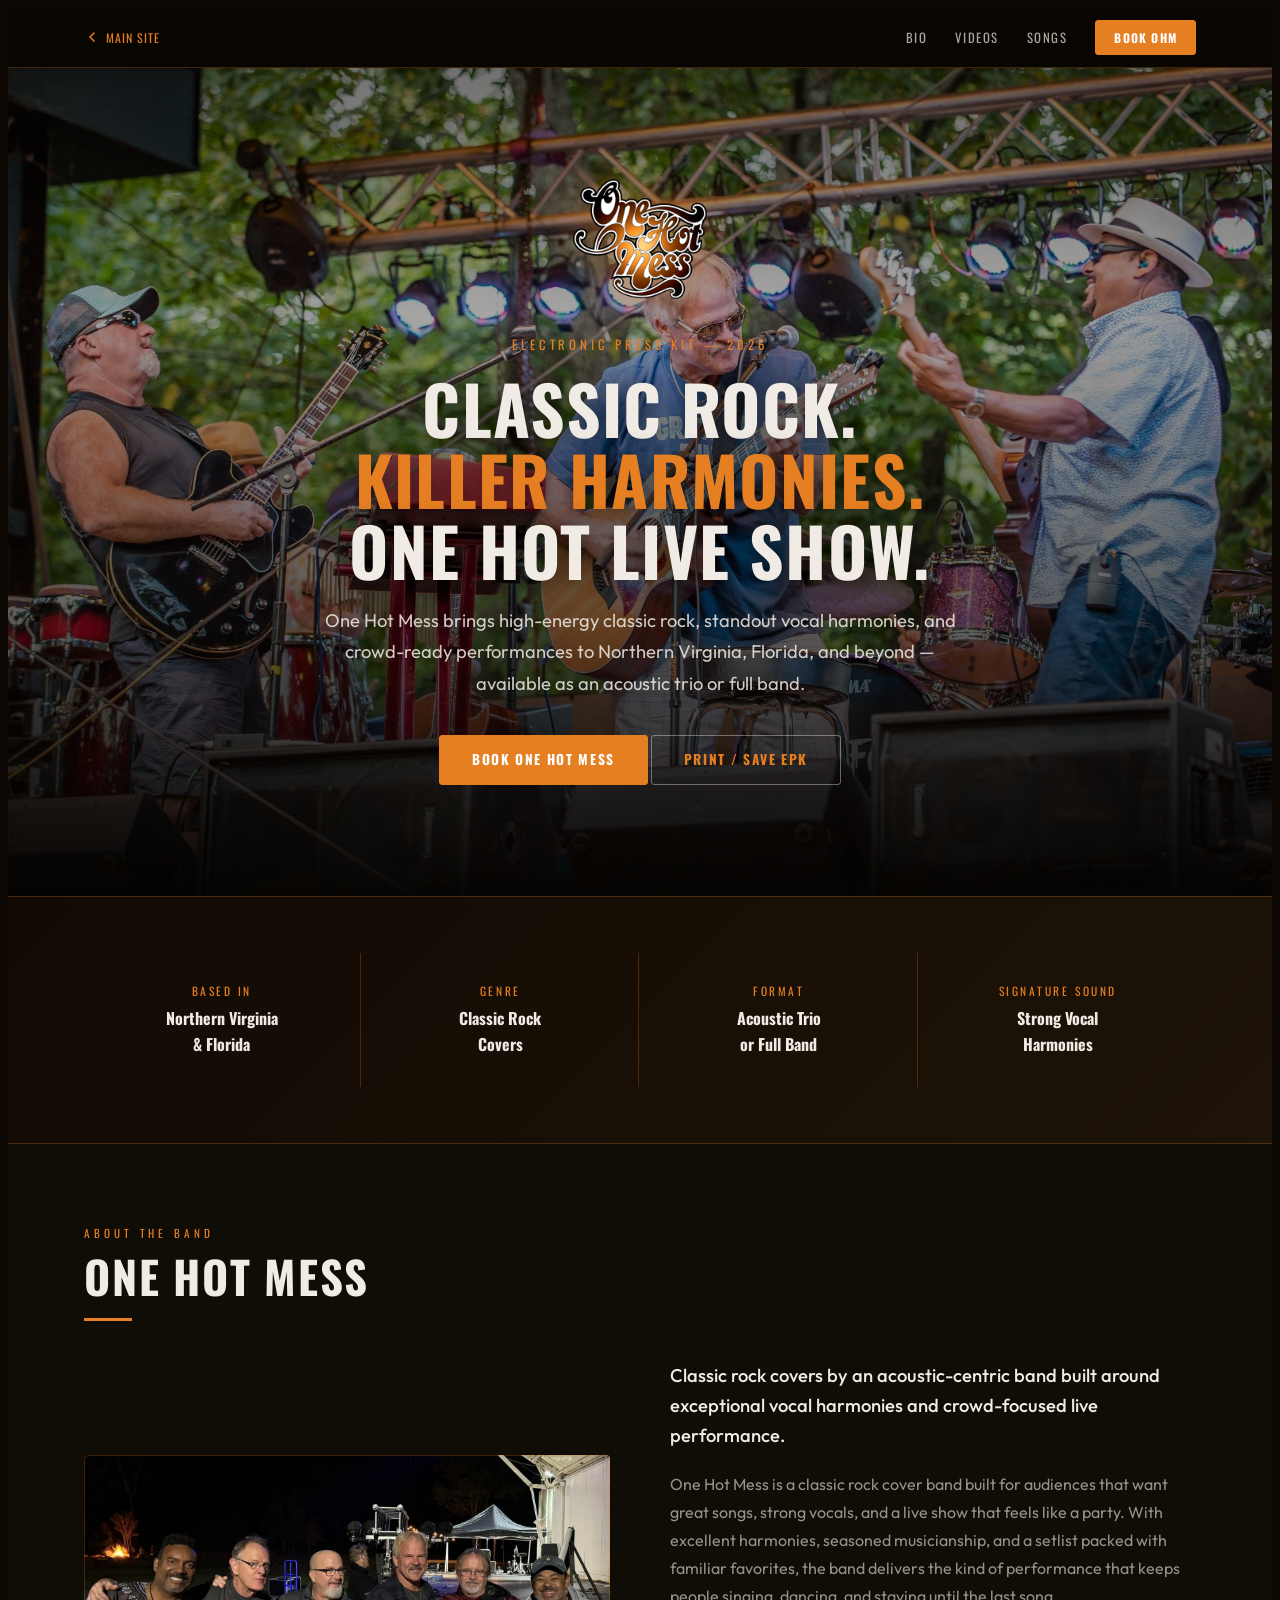
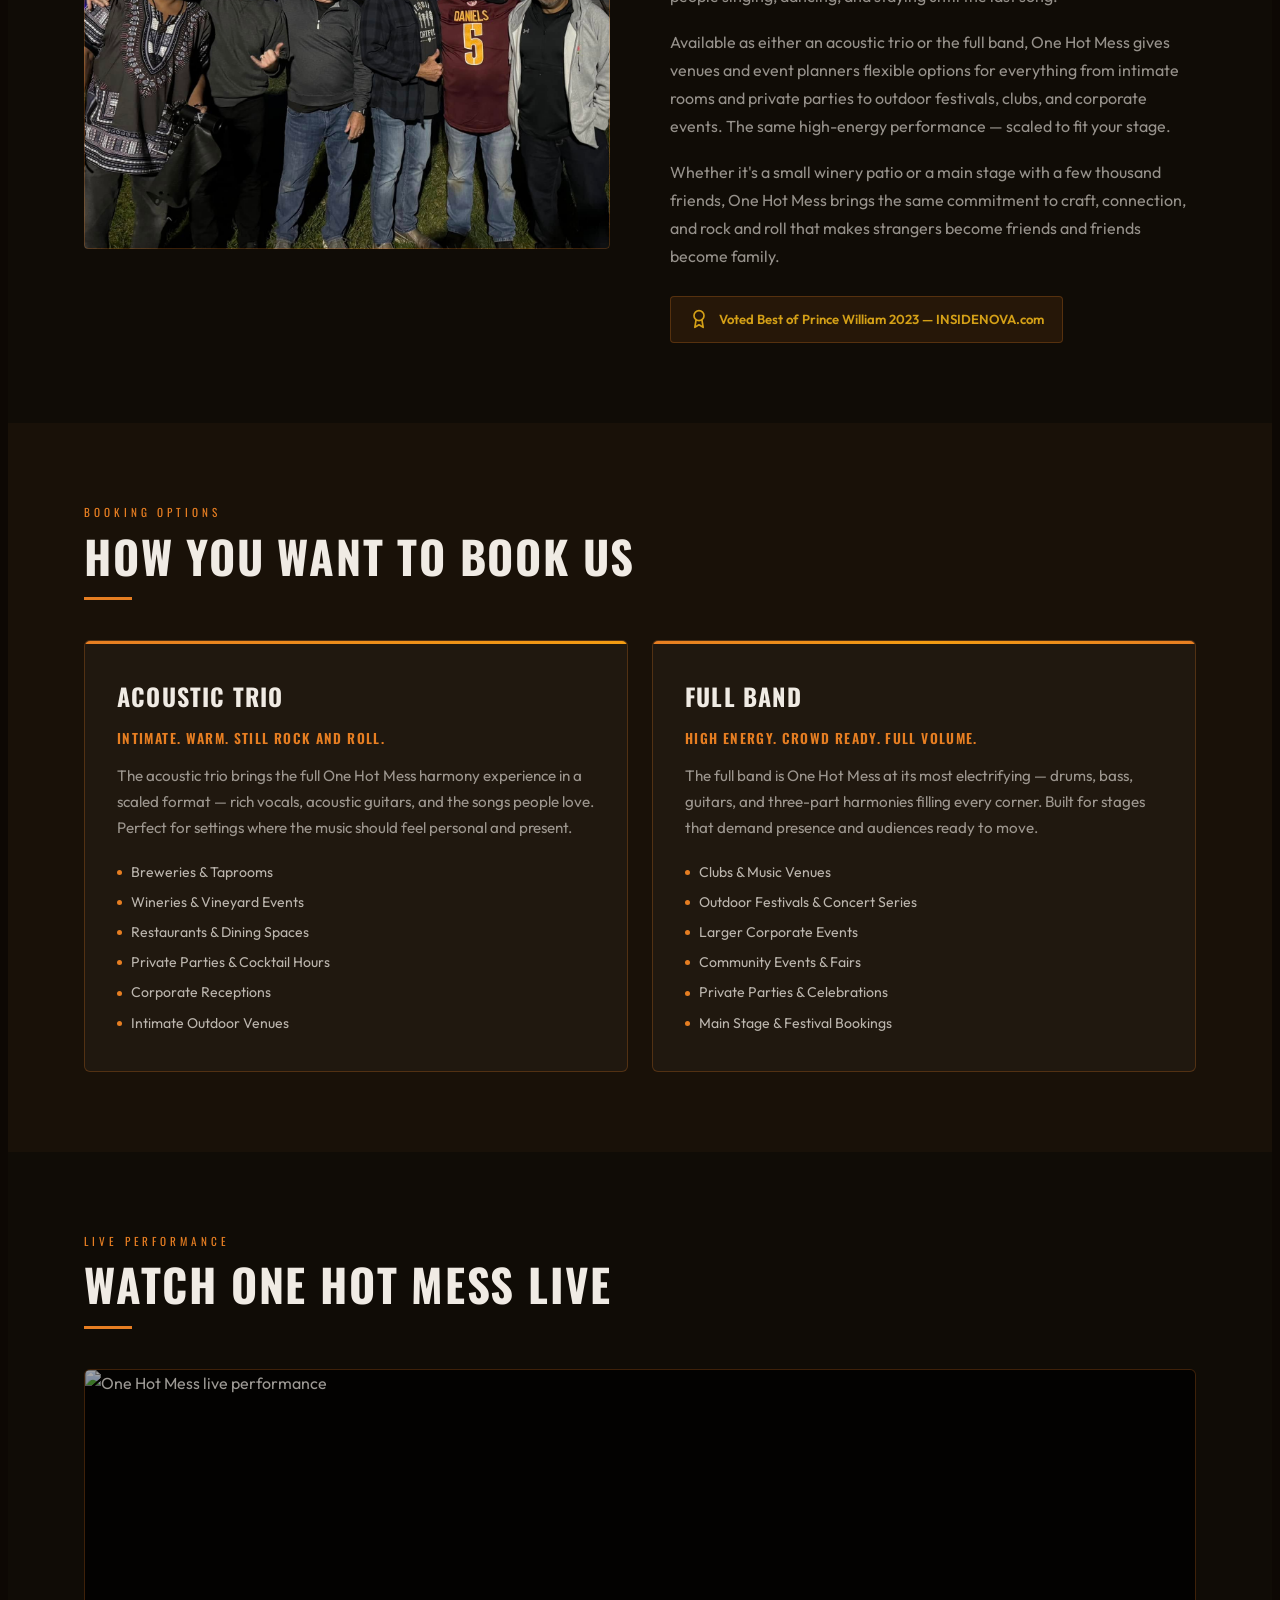
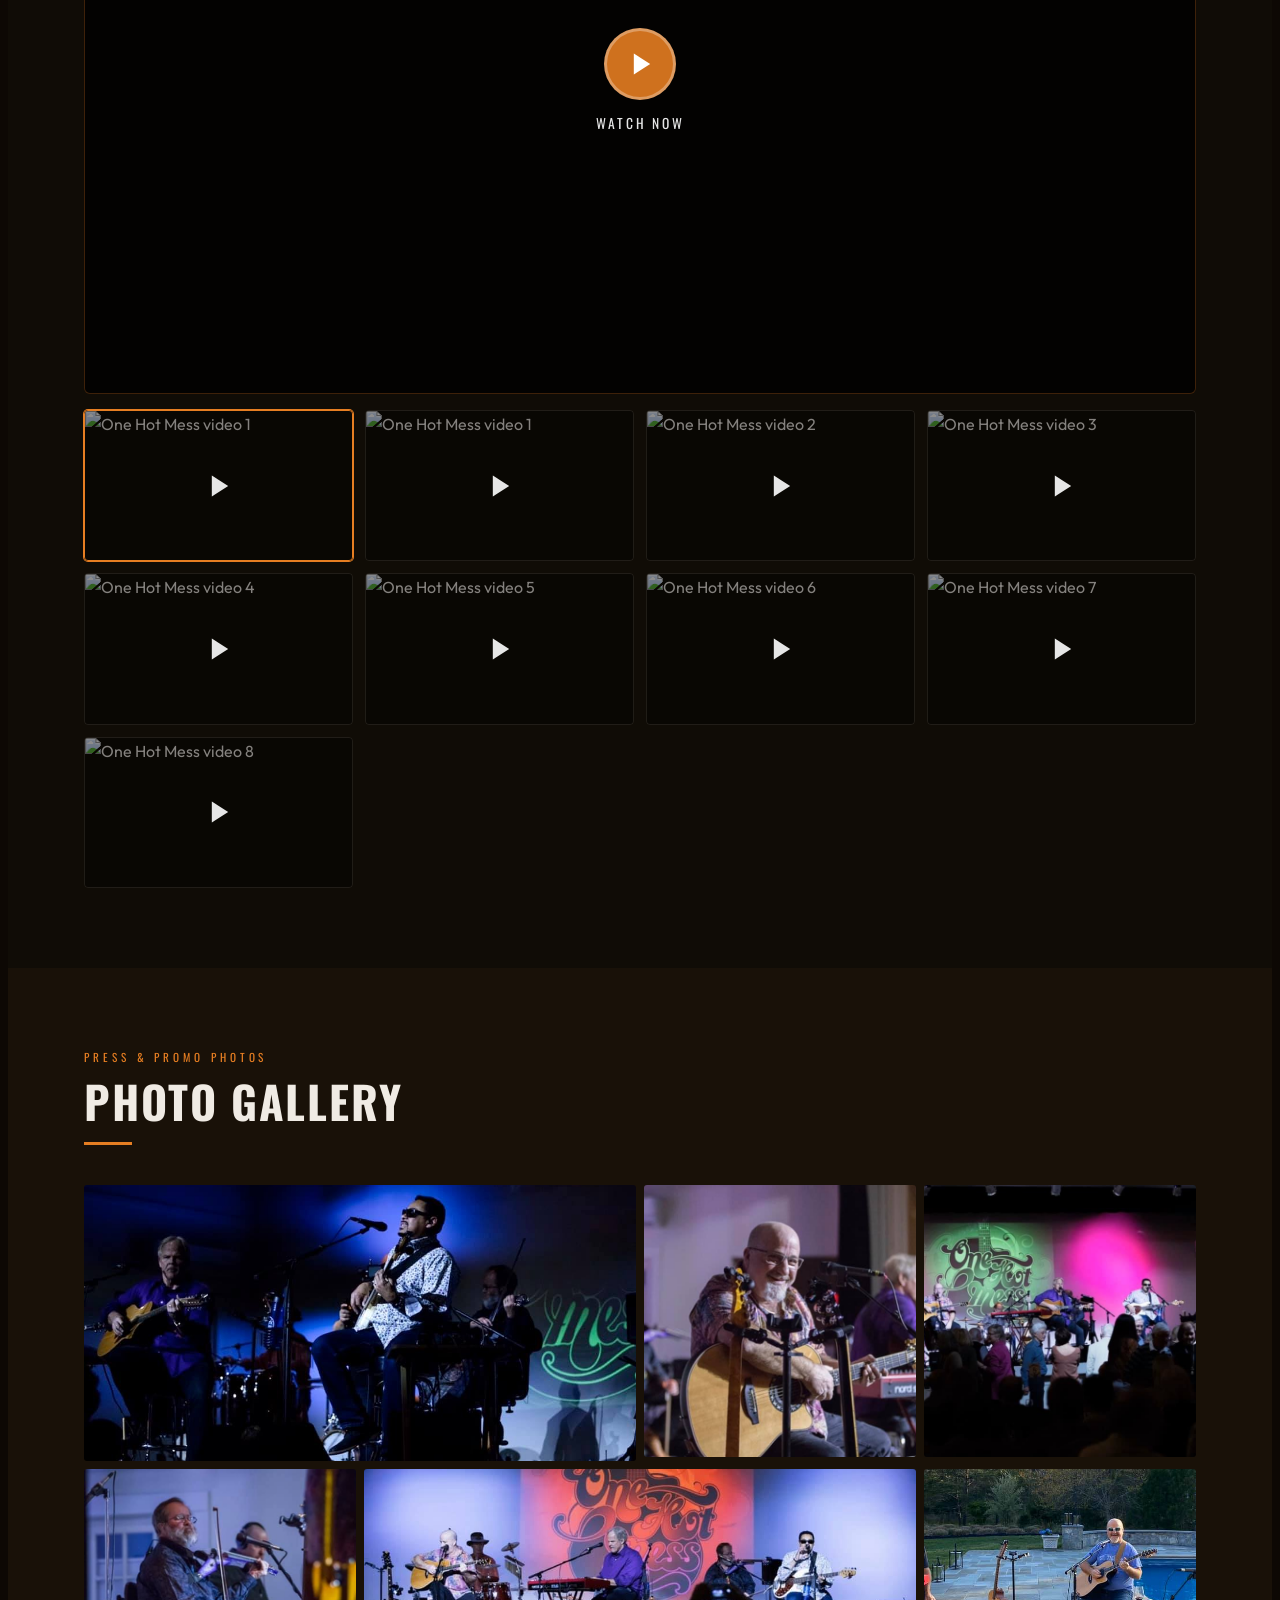
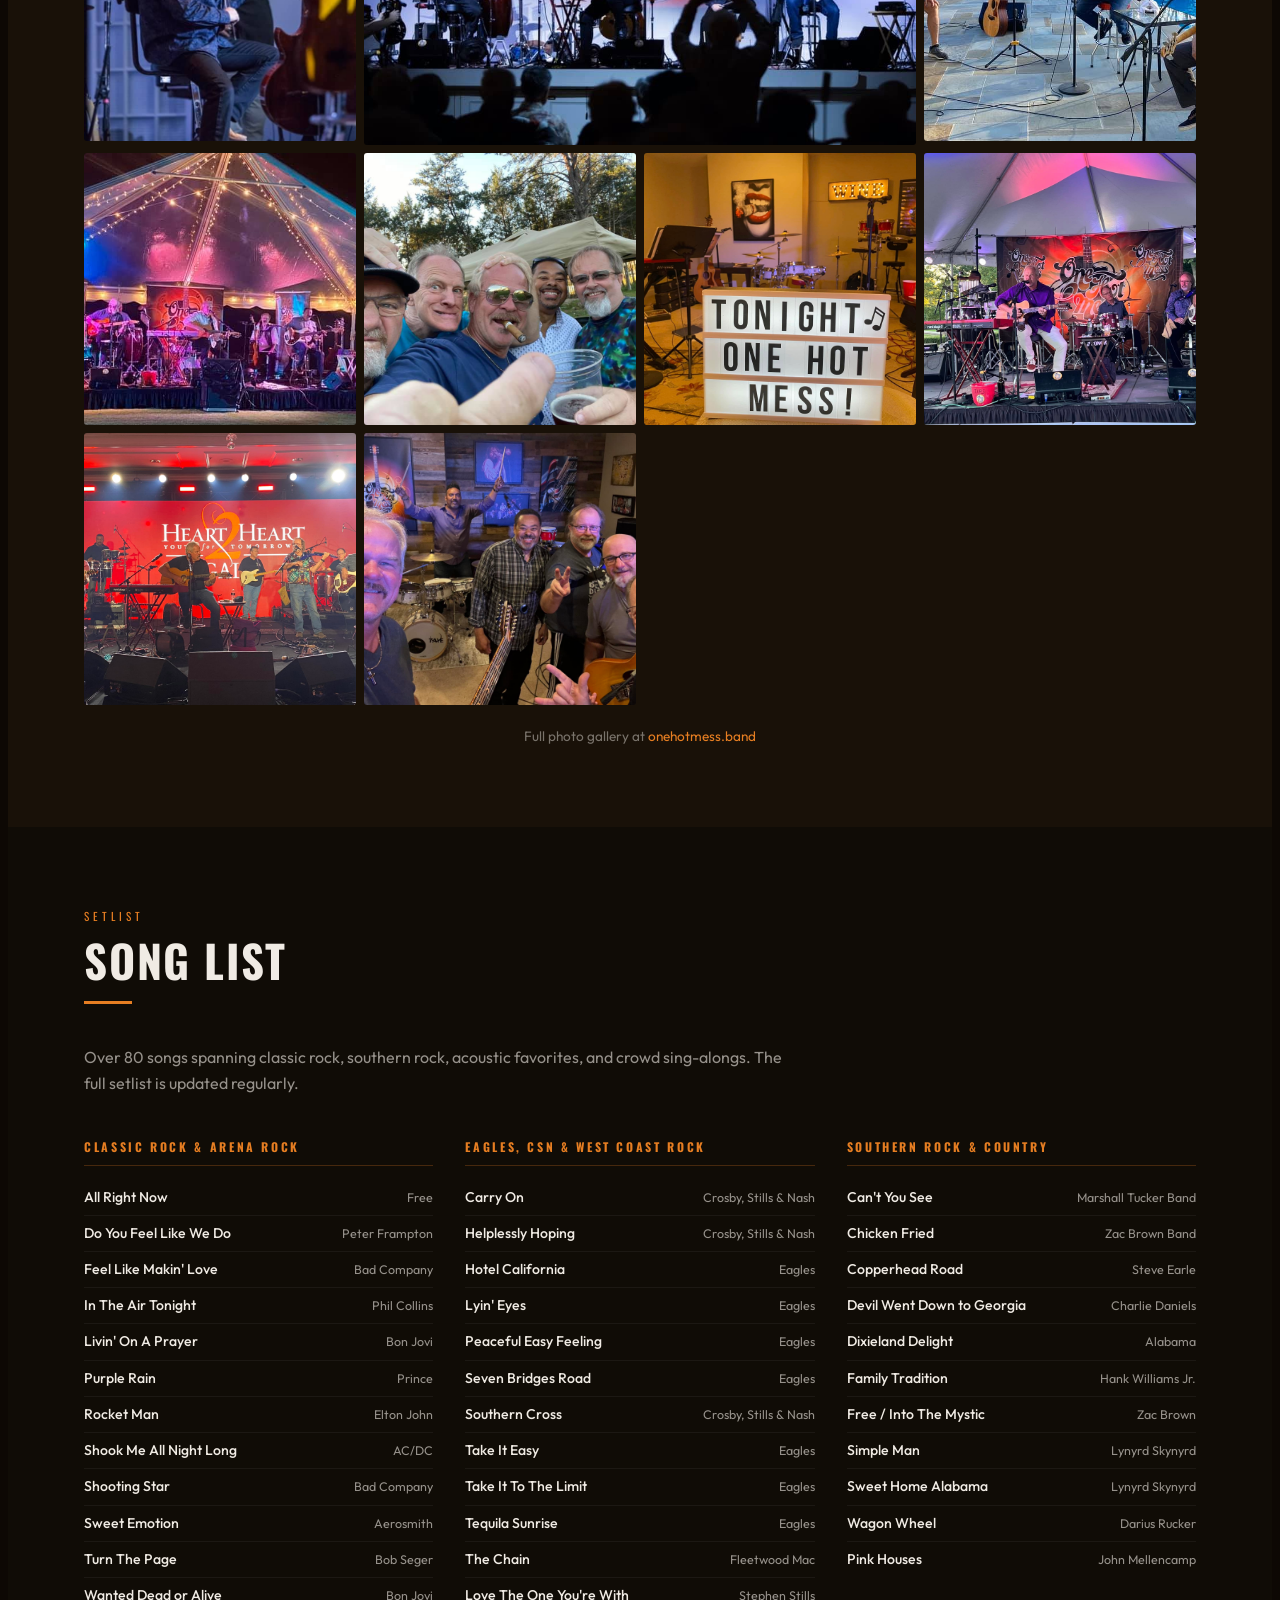
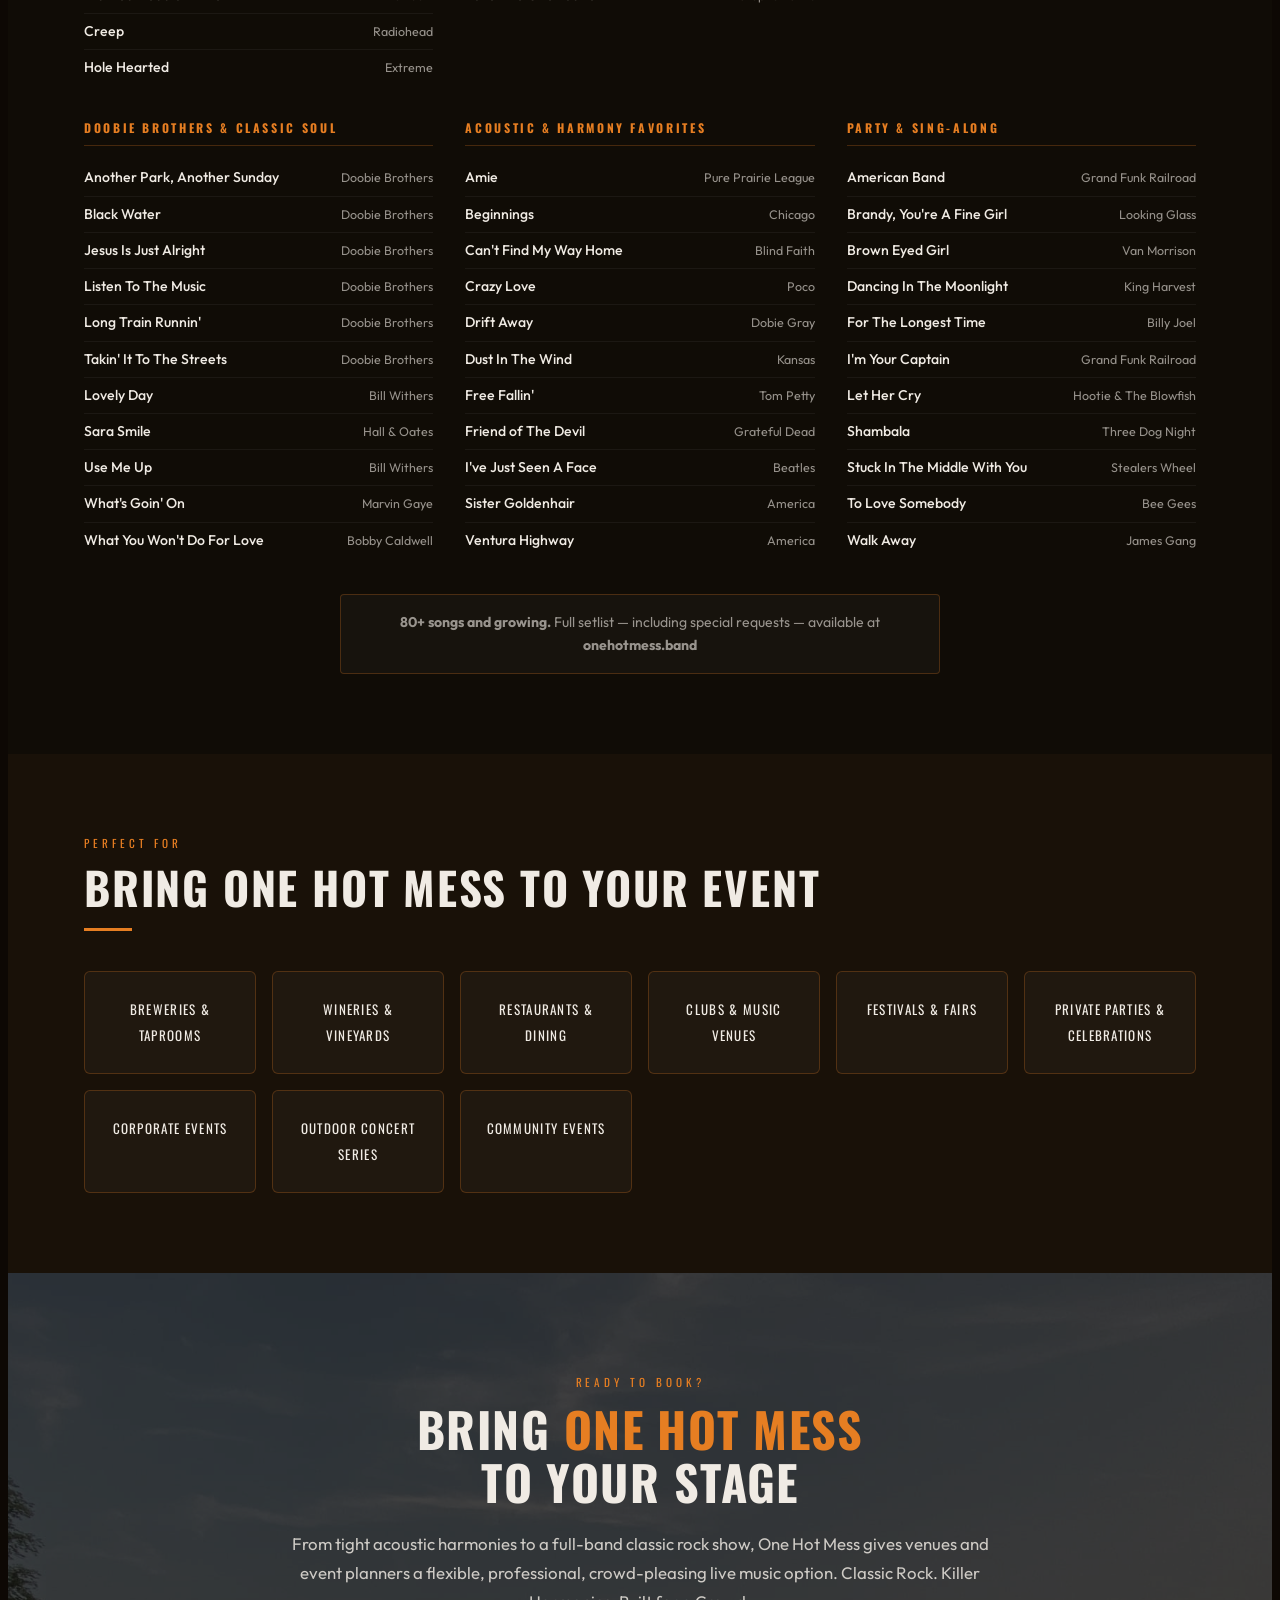
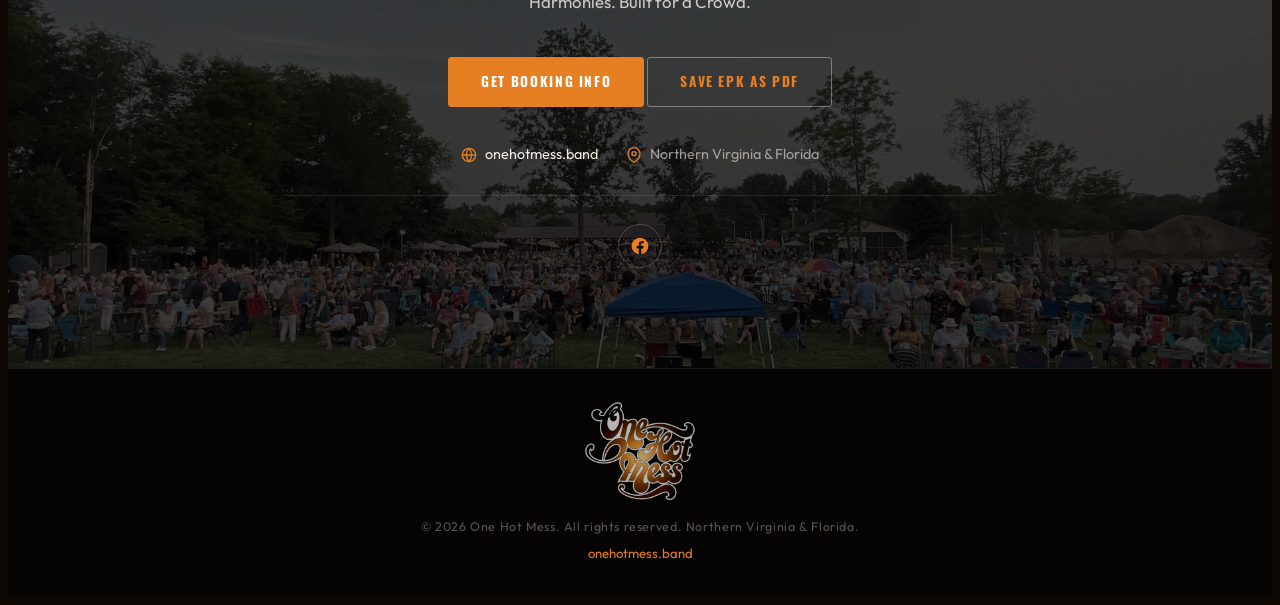
==== commit 2cdd820e: "Add new video z7w3RSIjYN0 as first video on index and EPK Co-Authored-By: Claude Sonnet 4.6 <noreply" ====
--- a/epk.html
+++ b/epk.html
@@ -60,8 +60,24 @@
             <a href="#songs">SONGS</a>
             <a href="#booking" class="epk-nav-cta">BOOK OHM</a>
         </div>
+        <button class="epk-hamburger" id="epk-hamburger" aria-label="Toggle menu" aria-expanded="false">
+            <span class="epk-bar"></span>
+            <span class="epk-bar"></span>
+            <span class="epk-bar"></span>
+        </button>
     </div>
 </nav>
+
+<!-- EPK Mobile Menu -->
+<div class="epk-mobile-menu" id="epk-mobile-menu">
+    <div class="epk-mobile-menu-links">
+        <a href="#overview" class="epk-mobile-link">BIO</a>
+        <a href="#videos" class="epk-mobile-link">VIDEOS</a>
+        <a href="#songs" class="epk-mobile-link">SONGS</a>
+        <a href="#booking" class="epk-mobile-link epk-mobile-cta">BOOK OHM</a>
+        <a href="index.html" class="epk-mobile-link epk-mobile-back">← MAIN SITE</a>
+    </div>
+</div>
 
 <!-- ========== HERO ========== -->
 <header class="epk-hero" id="hero">
@@ -182,8 +198,8 @@
         <div class="epk-divider"></div>
 
         <!-- Featured Video -->
-        <div class="epk-video-featured" id="epk-vid-featured" data-video="WOXf2M0SlSY" role="button" tabindex="0" aria-label="Watch One Hot Mess live performance video">
-            <img src="https://img.youtube.com/vi/WOXf2M0SlSY/hqdefault.jpg" alt="One Hot Mess live performance" id="epk-vid-featured-thumb">
+        <div class="epk-video-featured" id="epk-vid-featured" data-video="z7w3RSIjYN0" role="button" tabindex="0" aria-label="Watch One Hot Mess live performance video">
+            <img src="https://img.youtube.com/vi/z7w3RSIjYN0/hqdefault.jpg" alt="One Hot Mess live performance" id="epk-vid-featured-thumb">
             <div class="epk-video-featured-overlay">
                 <div class="epk-play-btn" aria-hidden="true">
                     <svg viewBox="0 0 24 24"><polygon points="5,3 19,12 5,21"/></svg>
@@ -194,49 +210,55 @@
 
         <!-- Thumbnail Strip -->
         <div class="epk-video-grid" id="epk-vid-grid" role="list" aria-label="Video thumbnails">
-            <div class="epk-vid-thumb active" data-video="WOXf2M0SlSY" role="listitem" tabindex="0" aria-label="Video 1">
+            <div class="epk-vid-thumb active" data-video="z7w3RSIjYN0" role="listitem" tabindex="0" aria-label="Video 2">
+                <img src="https://img.youtube.com/vi/z7w3RSIjYN0/mqdefault.jpg" alt="One Hot Mess video 1" loading="lazy">
+                <div class="epk-vid-thumb-overlay" aria-hidden="true">
+                    <svg viewBox="0 0 24 24"><polygon points="5,3 19,12 5,21"/></svg>
+                </div>
+            </div>
+            <div class="epk-vid-thumb" data-video="WOXf2M0SlSY" role="listitem" tabindex="0" aria-label="Video 3">
                 <img src="https://img.youtube.com/vi/WOXf2M0SlSY/mqdefault.jpg" alt="One Hot Mess video 1" loading="lazy">
                 <div class="epk-vid-thumb-overlay" aria-hidden="true">
                     <svg viewBox="0 0 24 24"><polygon points="5,3 19,12 5,21"/></svg>
                 </div>
             </div>
-            <div class="epk-vid-thumb" data-video="XAkvKLKk4Fc" role="listitem" tabindex="0" aria-label="Video 2">
+            <div class="epk-vid-thumb" data-video="XAkvKLKk4Fc" role="listitem" tabindex="0" aria-label="Video 3">
                 <img src="https://img.youtube.com/vi/XAkvKLKk4Fc/mqdefault.jpg" alt="One Hot Mess video 2" loading="lazy">
                 <div class="epk-vid-thumb-overlay" aria-hidden="true">
                     <svg viewBox="0 0 24 24"><polygon points="5,3 19,12 5,21"/></svg>
                 </div>
             </div>
-            <div class="epk-vid-thumb" data-video="sii5wwoiU3A" role="listitem" tabindex="0" aria-label="Video 3">
+            <div class="epk-vid-thumb" data-video="sii5wwoiU3A" role="listitem" tabindex="0" aria-label="Video 4">
                 <img src="https://img.youtube.com/vi/sii5wwoiU3A/mqdefault.jpg" alt="One Hot Mess video 3" loading="lazy">
                 <div class="epk-vid-thumb-overlay" aria-hidden="true">
                     <svg viewBox="0 0 24 24"><polygon points="5,3 19,12 5,21"/></svg>
                 </div>
             </div>
-            <div class="epk-vid-thumb" data-video="gNgLSM8pRj0" role="listitem" tabindex="0" aria-label="Video 4">
+            <div class="epk-vid-thumb" data-video="gNgLSM8pRj0" role="listitem" tabindex="0" aria-label="Video 5">
                 <img src="https://img.youtube.com/vi/gNgLSM8pRj0/mqdefault.jpg" alt="One Hot Mess video 4" loading="lazy">
                 <div class="epk-vid-thumb-overlay" aria-hidden="true">
                     <svg viewBox="0 0 24 24"><polygon points="5,3 19,12 5,21"/></svg>
                 </div>
             </div>
-            <div class="epk-vid-thumb" data-video="7DgJ0BwqM6c" role="listitem" tabindex="0" aria-label="Video 5">
+            <div class="epk-vid-thumb" data-video="7DgJ0BwqM6c" role="listitem" tabindex="0" aria-label="Video 6">
                 <img src="https://img.youtube.com/vi/7DgJ0BwqM6c/mqdefault.jpg" alt="One Hot Mess video 5" loading="lazy">
                 <div class="epk-vid-thumb-overlay" aria-hidden="true">
                     <svg viewBox="0 0 24 24"><polygon points="5,3 19,12 5,21"/></svg>
                 </div>
             </div>
-            <div class="epk-vid-thumb" data-video="_-dVG9ry42U" role="listitem" tabindex="0" aria-label="Video 6">
+            <div class="epk-vid-thumb" data-video="_-dVG9ry42U" role="listitem" tabindex="0" aria-label="Video 7">
                 <img src="https://img.youtube.com/vi/_-dVG9ry42U/mqdefault.jpg" alt="One Hot Mess video 6" loading="lazy">
                 <div class="epk-vid-thumb-overlay" aria-hidden="true">
                     <svg viewBox="0 0 24 24"><polygon points="5,3 19,12 5,21"/></svg>
                 </div>
             </div>
-            <div class="epk-vid-thumb" data-video="apmv7S8dgWI" role="listitem" tabindex="0" aria-label="Video 7">
+            <div class="epk-vid-thumb" data-video="apmv7S8dgWI" role="listitem" tabindex="0" aria-label="Video 8">
                 <img src="https://img.youtube.com/vi/apmv7S8dgWI/mqdefault.jpg" alt="One Hot Mess video 7" loading="lazy">
                 <div class="epk-vid-thumb-overlay" aria-hidden="true">
                     <svg viewBox="0 0 24 24"><polygon points="5,3 19,12 5,21"/></svg>
                 </div>
             </div>
-            <div class="epk-vid-thumb" data-video="dRgf963YpyU" role="listitem" tabindex="0" aria-label="Video 8">
+            <div class="epk-vid-thumb" data-video="dRgf963YpyU" role="listitem" tabindex="0" aria-label="Video 9">
                 <img src="https://img.youtube.com/vi/dRgf963YpyU/mqdefault.jpg" alt="One Hot Mess video 8" loading="lazy">
                 <div class="epk-vid-thumb-overlay" aria-hidden="true">
                     <svg viewBox="0 0 24 24"><polygon points="5,3 19,12 5,21"/></svg>
@@ -650,6 +672,39 @@
     });
     document.addEventListener('keydown', function(e) {
         if (e.key === 'Escape' && lightbox.classList.contains('active')) closeLightbox();
+    });
+})();
+
+// ---- EPK HAMBURGER ----
+(function() {
+    var btn   = document.getElementById('epk-hamburger');
+    var menu  = document.getElementById('epk-mobile-menu');
+    var links = menu.querySelectorAll('.epk-mobile-link');
+
+    function openMenu() {
+        btn.classList.add('active');
+        menu.classList.add('active');
+        document.body.style.overflow = 'hidden';
+        btn.setAttribute('aria-expanded', 'true');
+    }
+
+    function closeMenu() {
+        btn.classList.remove('active');
+        menu.classList.remove('active');
+        document.body.style.overflow = '';
+        btn.setAttribute('aria-expanded', 'false');
+    }
+
+    btn.addEventListener('click', function() {
+        menu.classList.contains('active') ? closeMenu() : openMenu();
+    });
+
+    links.forEach(function(link) {
+        link.addEventListener('click', closeMenu);
+    });
+
+    document.addEventListener('keydown', function(e) {
+        if (e.key === 'Escape' && menu.classList.contains('active')) closeMenu();
     });
 })();
 
--- a/epk.css
+++ b/epk.css
@@ -1360,9 +1360,118 @@
     }
 }
 
+/* ---- Hamburger ---- */
+.epk-hamburger {
+    display: none;
+    flex-direction: column;
+    justify-content: center;
+    align-items: center;
+    gap: 5px;
+    width: 40px;
+    height: 40px;
+    background: none;
+    border: none;
+    cursor: pointer;
+    padding: 4px;
+    -webkit-tap-highlight-color: transparent;
+    z-index: 600;
+}
+
+.epk-bar {
+    display: block;
+    width: 22px;
+    height: 2px;
+    background: var(--epk-text);
+    border-radius: 2px;
+    transition: transform 0.3s, opacity 0.3s;
+}
+
+.epk-hamburger.active .epk-bar:nth-child(1) { transform: translateY(7px) rotate(45deg); }
+.epk-hamburger.active .epk-bar:nth-child(2) { opacity: 0; }
+.epk-hamburger.active .epk-bar:nth-child(3) { transform: translateY(-7px) rotate(-45deg); }
+
+/* ---- Mobile Menu Overlay ---- */
+.epk-mobile-menu {
+    display: none;
+    position: fixed;
+    inset: 0;
+    background: rgba(8,4,1,0.97);
+    z-index: 550;
+    flex-direction: column;
+    align-items: center;
+    justify-content: center;
+    padding: 40px 24px;
+}
+
+.epk-mobile-menu.active {
+    display: flex;
+}
+
+.epk-mobile-menu-links {
+    display: flex;
+    flex-direction: column;
+    align-items: center;
+    gap: 8px;
+    width: 100%;
+}
+
+.epk-mobile-link {
+    font-family: var(--font-head);
+    font-size: 2rem;
+    font-weight: 700;
+    letter-spacing: 0.12em;
+    text-transform: uppercase;
+    color: rgba(240,235,228,0.75);
+    padding: 14px 0;
+    width: 100%;
+    text-align: center;
+    border-bottom: 1px solid rgba(255,255,255,0.07);
+    transition: color 0.2s;
+    -webkit-tap-highlight-color: transparent;
+}
+
+.epk-mobile-link:hover,
+.epk-mobile-link:active { color: var(--epk-text); text-decoration: none; }
+
+.epk-mobile-cta {
+    color: var(--epk-accent) !important;
+    margin-top: 16px;
+    border: 1.5px solid var(--epk-accent);
+    border-radius: 4px;
+    padding: 14px 32px;
+    width: auto;
+}
+
+.epk-mobile-back {
+    font-size: 0.85rem;
+    color: var(--epk-muted) !important;
+    margin-top: 20px;
+    border-bottom: none;
+    letter-spacing: 0.15em;
+}
+
 @media (max-width: 640px) {
     .epk-nav-links {
         display: none;
+    }
+
+    .epk-hamburger {
+        display: flex;
+    }
+
+    .epk-hero-btns,
+    .epk-cta-btns {
+        flex-direction: column;
+        align-items: center;
+        gap: 16px;
+        width: 100%;
+        padding: 0 24px;
+    }
+
+    .epk-hero-btns .epk-btn,
+    .epk-cta-btns .epk-btn {
+        width: 100%;
+        max-width: 320px;
     }
 
     .epk-section {
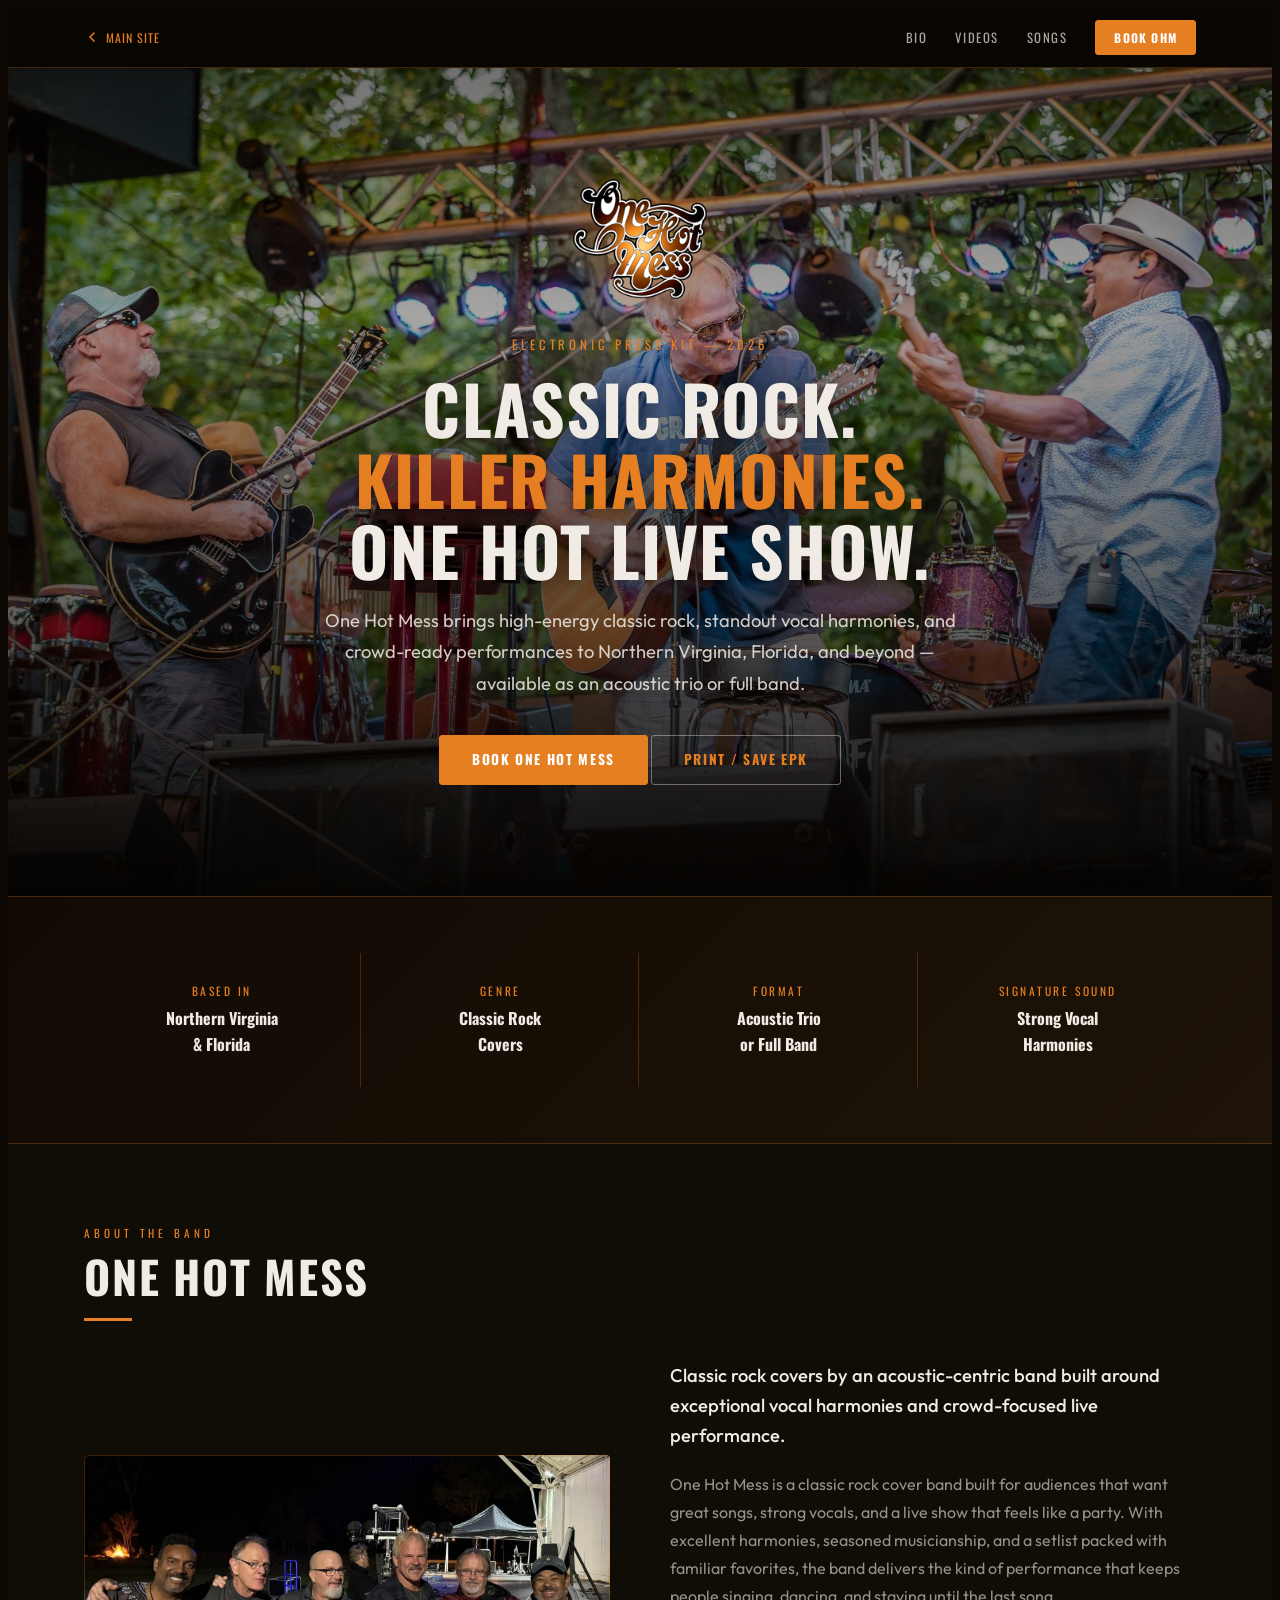
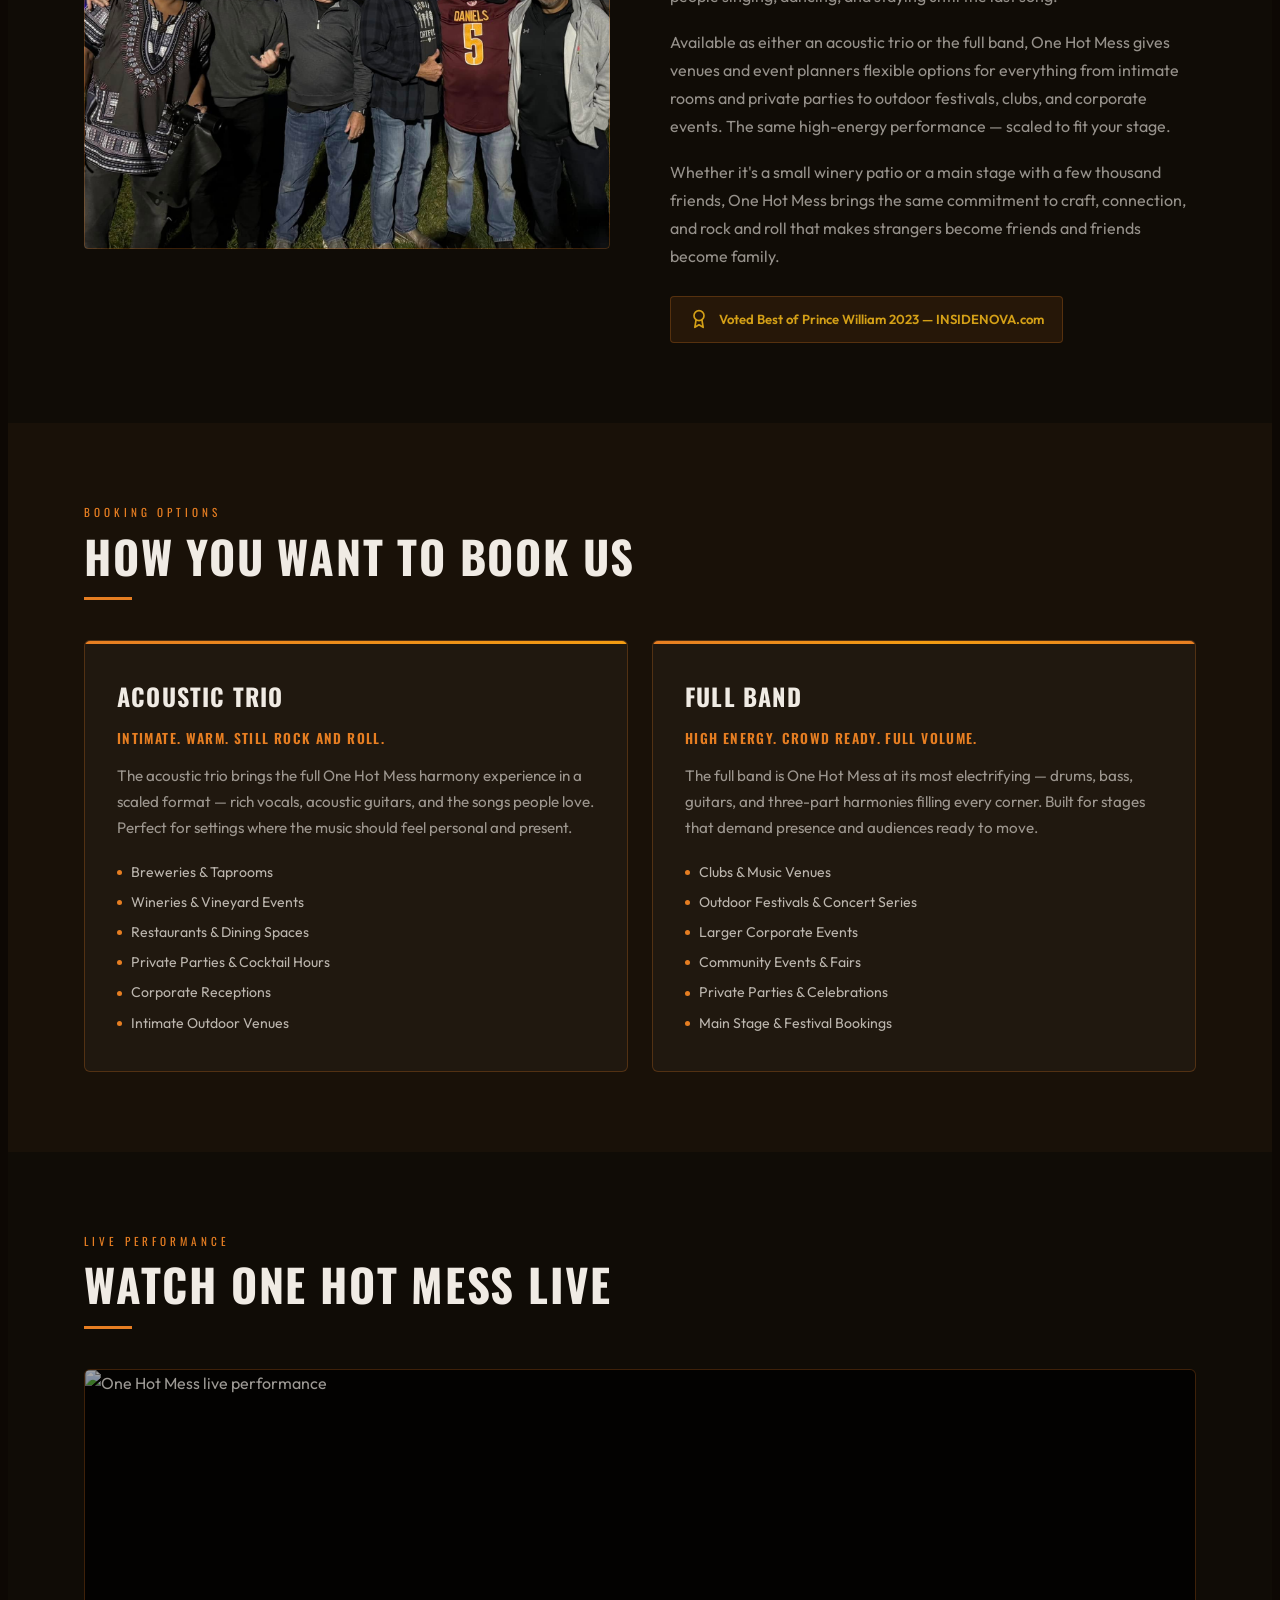
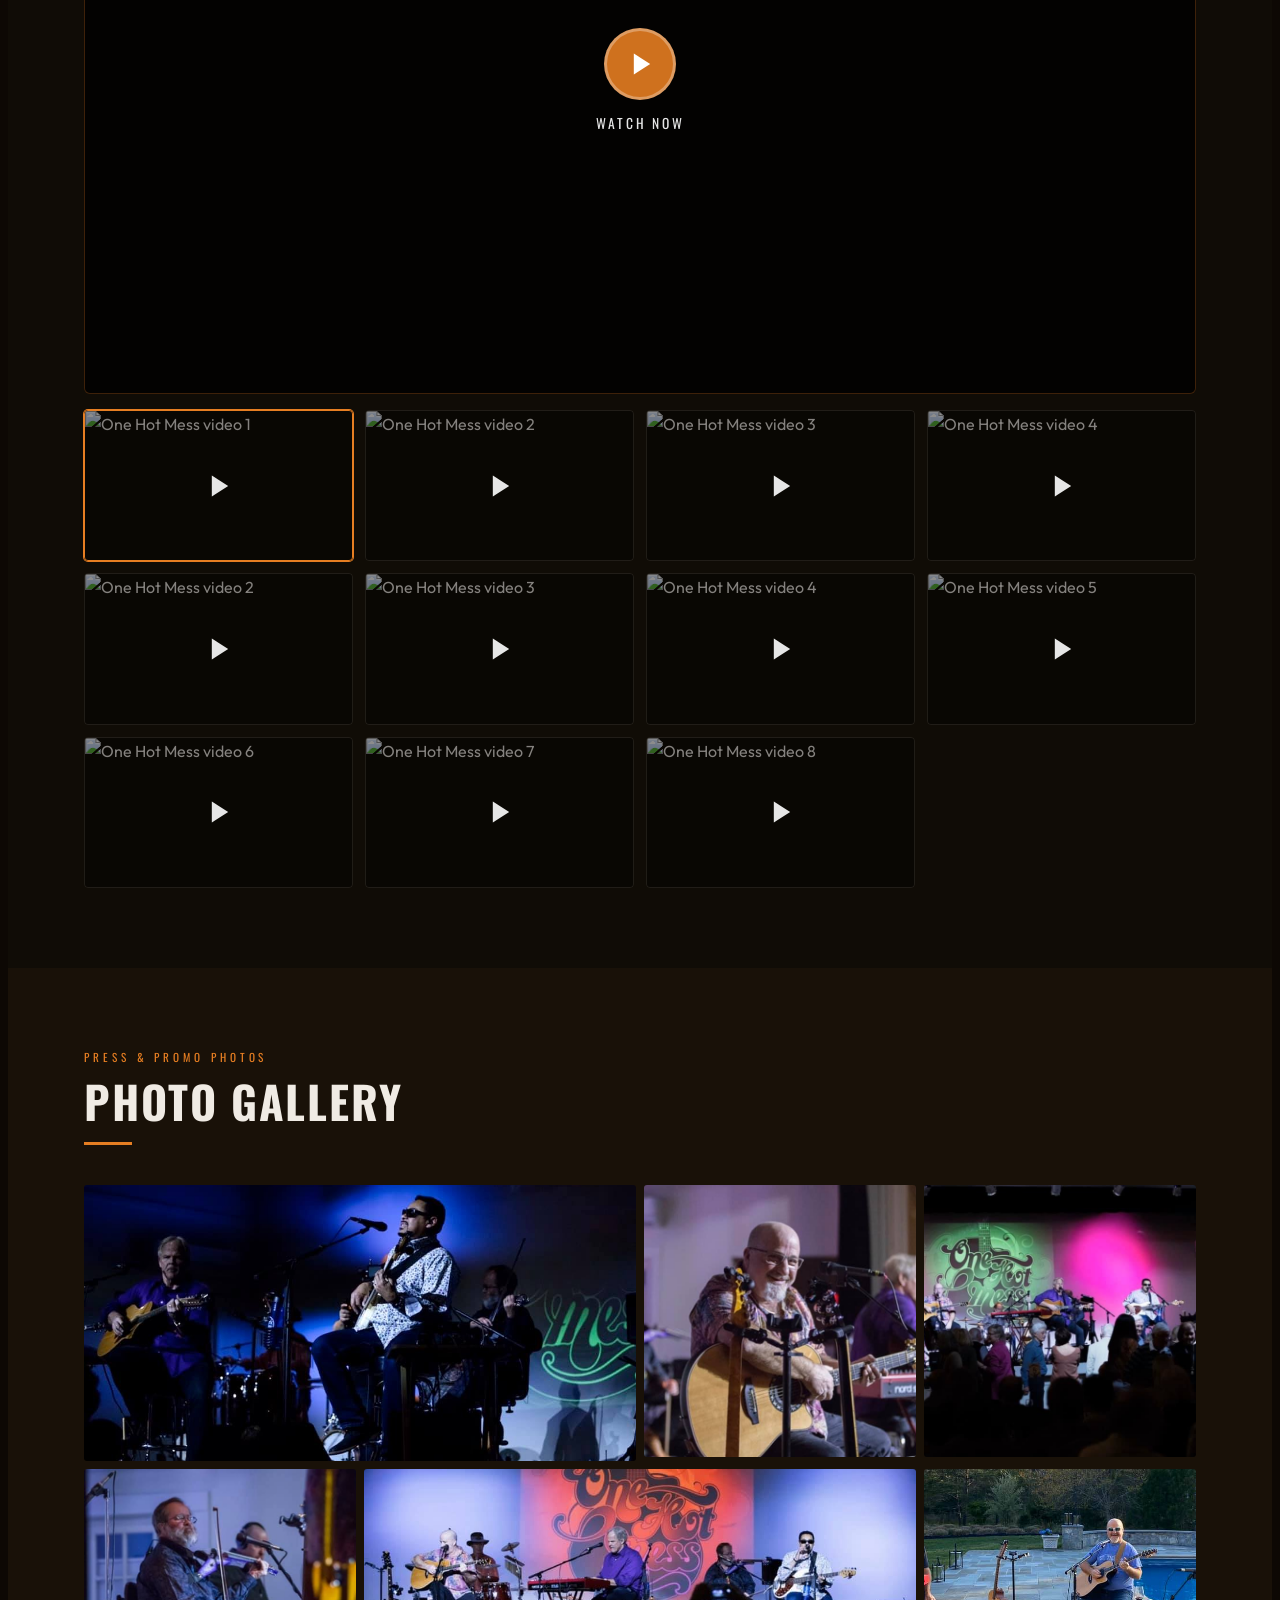
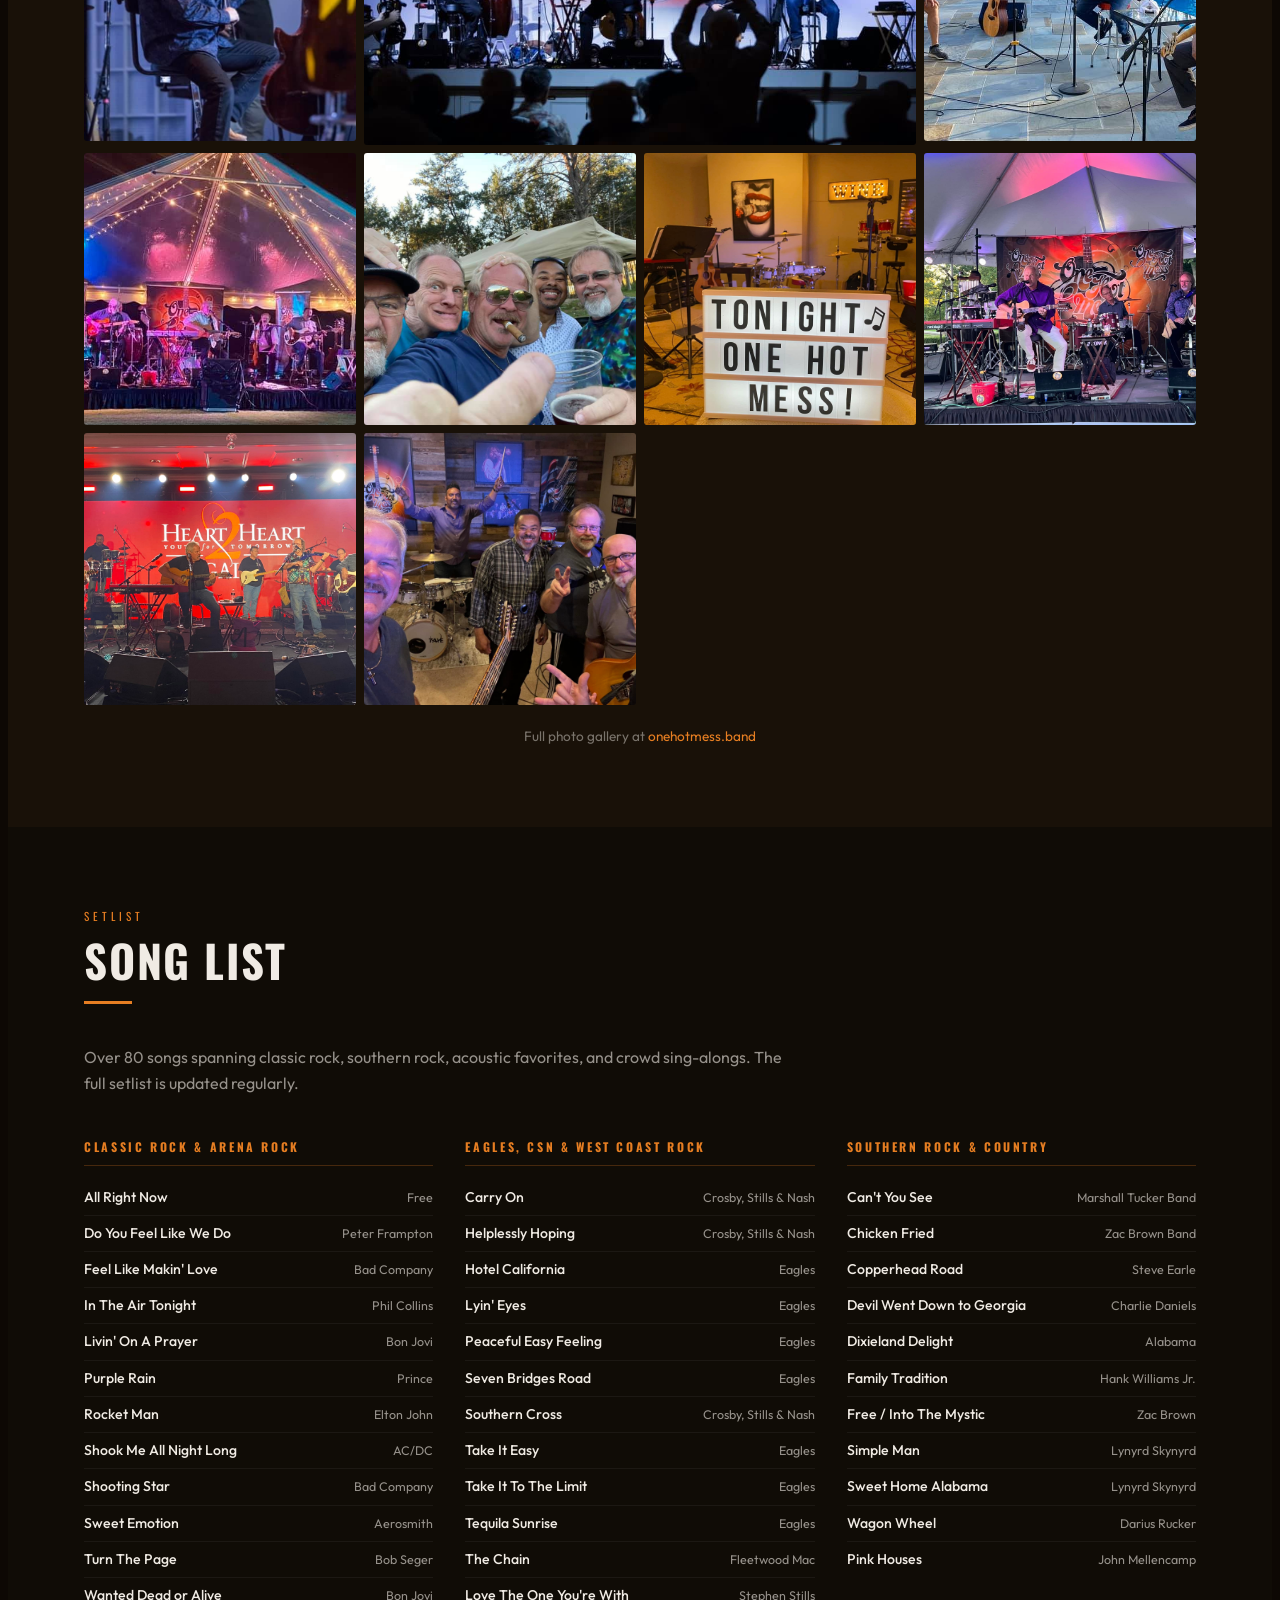
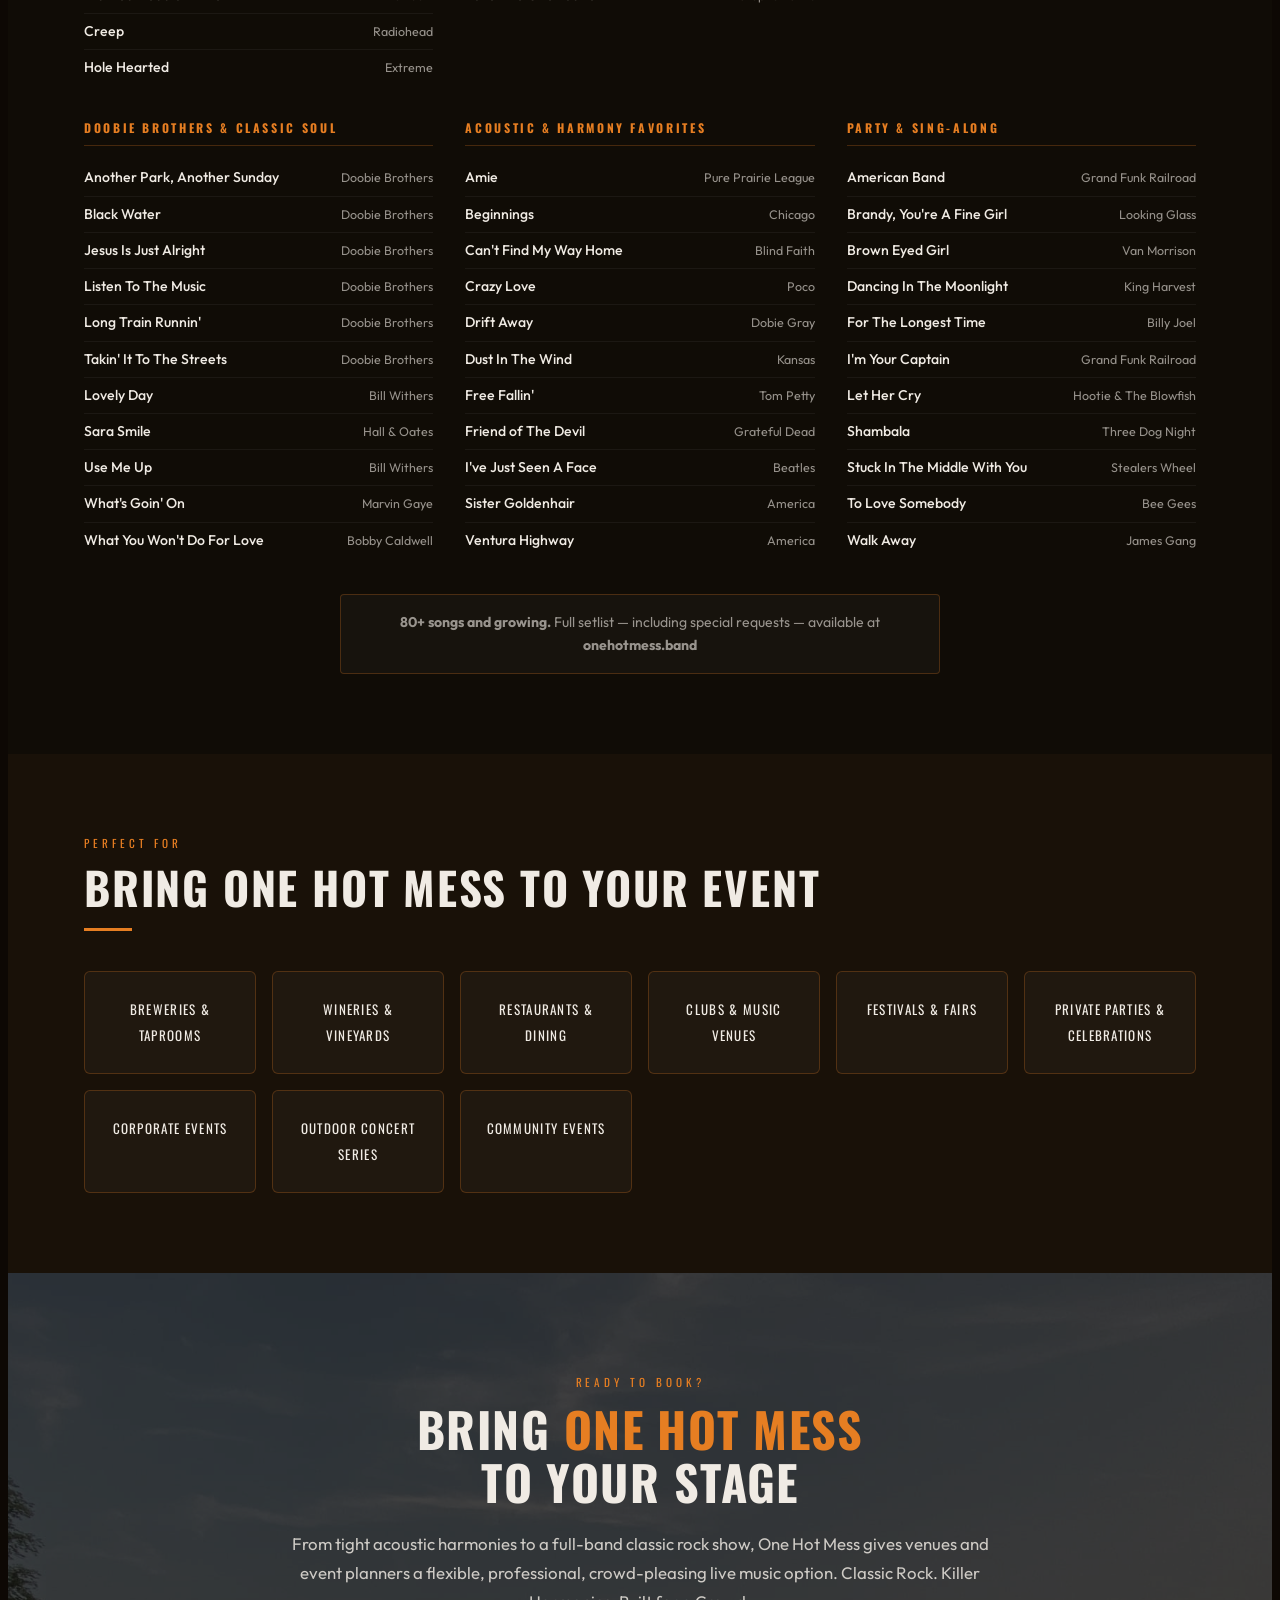
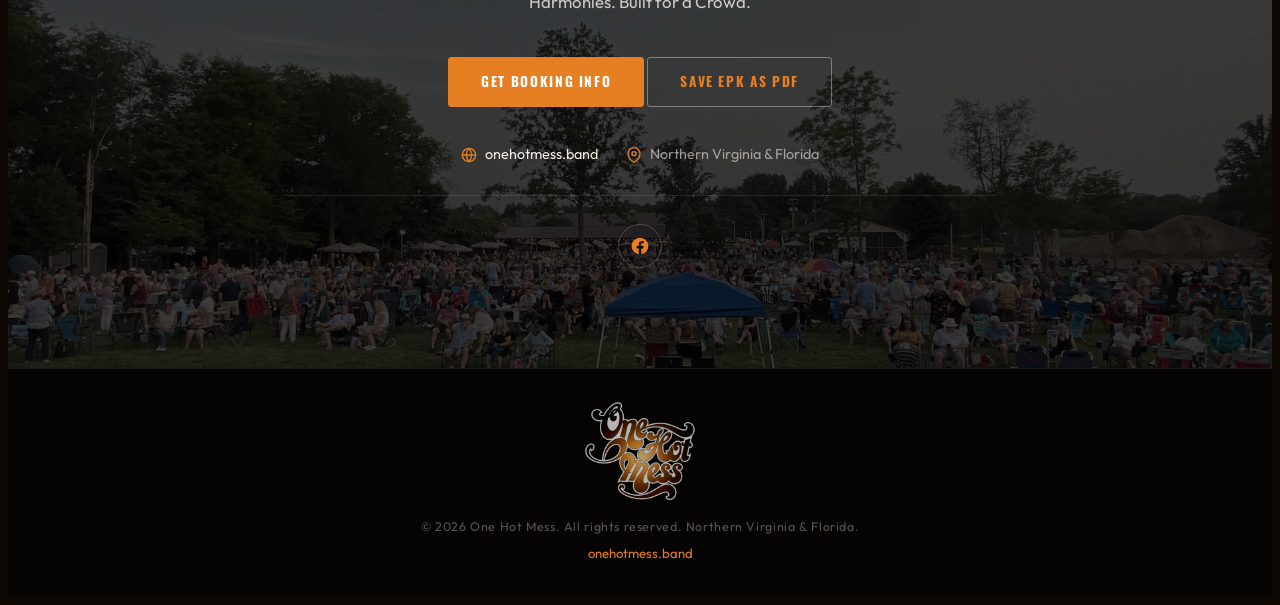
==== commit f2bfa530: "Add videos MkaX3Vx2LHg (#2) and r_wuEILTV3M (#3) to index and EPK Co-Authored-By: Claude Sonnet 4.6 " ====
--- a/epk.html
+++ b/epk.html
@@ -216,8 +216,20 @@
                     <svg viewBox="0 0 24 24"><polygon points="5,3 19,12 5,21"/></svg>
                 </div>
             </div>
-            <div class="epk-vid-thumb" data-video="WOXf2M0SlSY" role="listitem" tabindex="0" aria-label="Video 3">
-                <img src="https://img.youtube.com/vi/WOXf2M0SlSY/mqdefault.jpg" alt="One Hot Mess video 1" loading="lazy">
+            <div class="epk-vid-thumb" data-video="MkaX3Vx2LHg" role="listitem" tabindex="0" aria-label="Video 2">
+                <img src="https://img.youtube.com/vi/MkaX3Vx2LHg/mqdefault.jpg" alt="One Hot Mess video 2" loading="lazy">
+                <div class="epk-vid-thumb-overlay" aria-hidden="true">
+                    <svg viewBox="0 0 24 24"><polygon points="5,3 19,12 5,21"/></svg>
+                </div>
+            </div>
+            <div class="epk-vid-thumb" data-video="r_wuEILTV3M" role="listitem" tabindex="0" aria-label="Video 3">
+                <img src="https://img.youtube.com/vi/r_wuEILTV3M/mqdefault.jpg" alt="One Hot Mess video 3" loading="lazy">
+                <div class="epk-vid-thumb-overlay" aria-hidden="true">
+                    <svg viewBox="0 0 24 24"><polygon points="5,3 19,12 5,21"/></svg>
+                </div>
+            </div>
+            <div class="epk-vid-thumb" data-video="WOXf2M0SlSY" role="listitem" tabindex="0" aria-label="Video 4">
+                <img src="https://img.youtube.com/vi/WOXf2M0SlSY/mqdefault.jpg" alt="One Hot Mess video 4" loading="lazy">
                 <div class="epk-vid-thumb-overlay" aria-hidden="true">
                     <svg viewBox="0 0 24 24"><polygon points="5,3 19,12 5,21"/></svg>
                 </div>
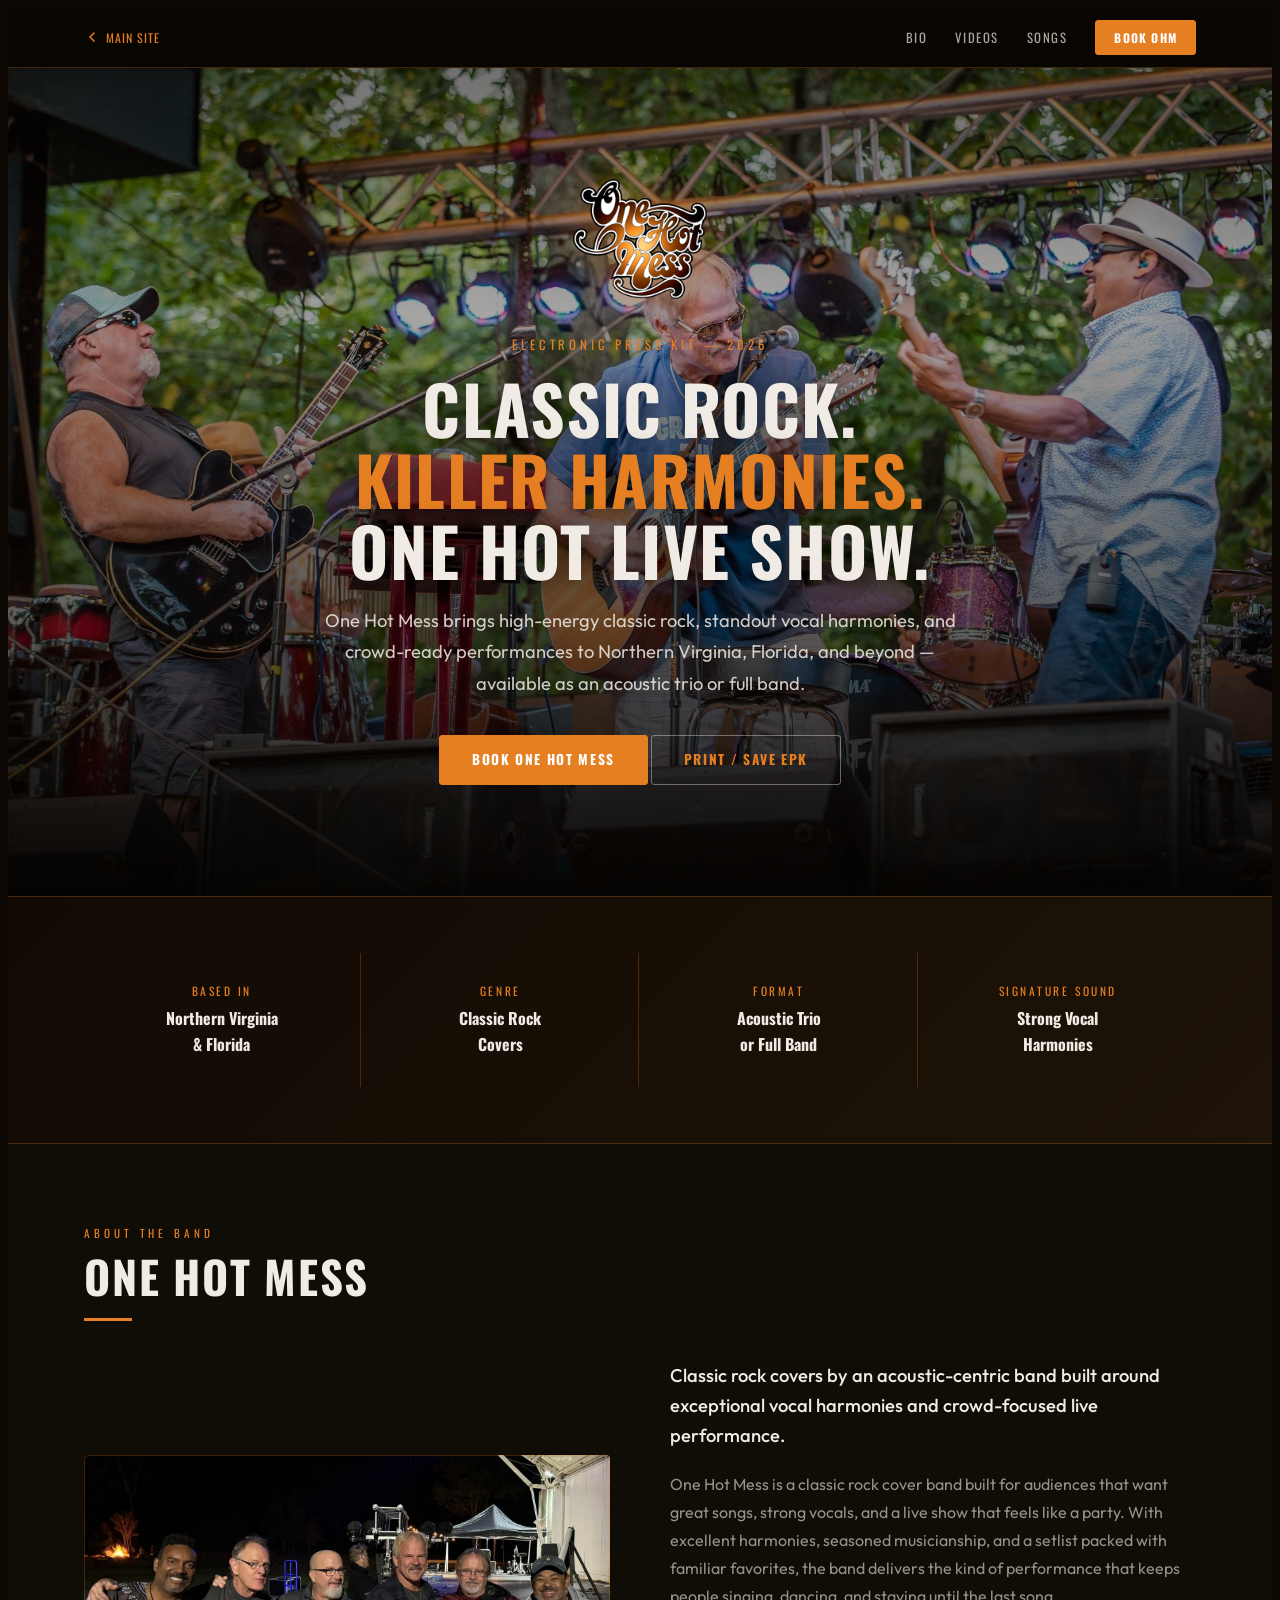
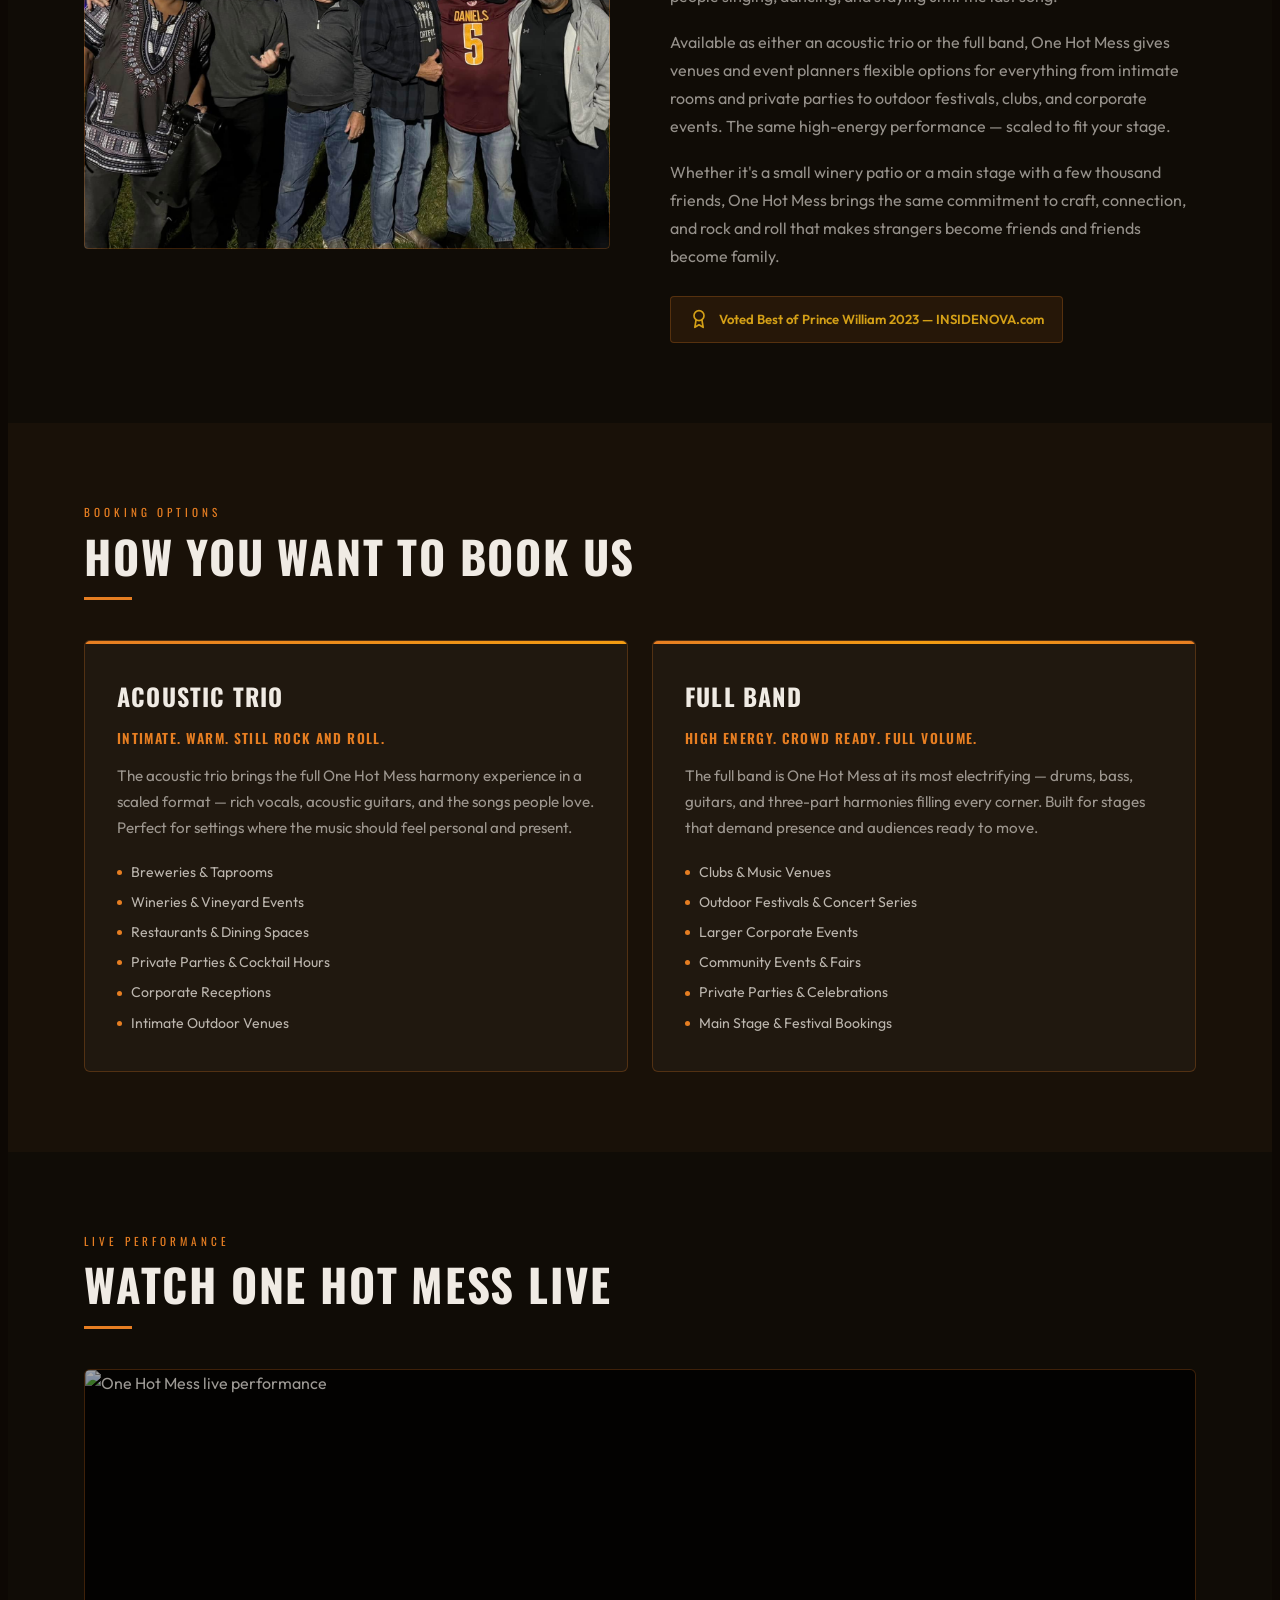
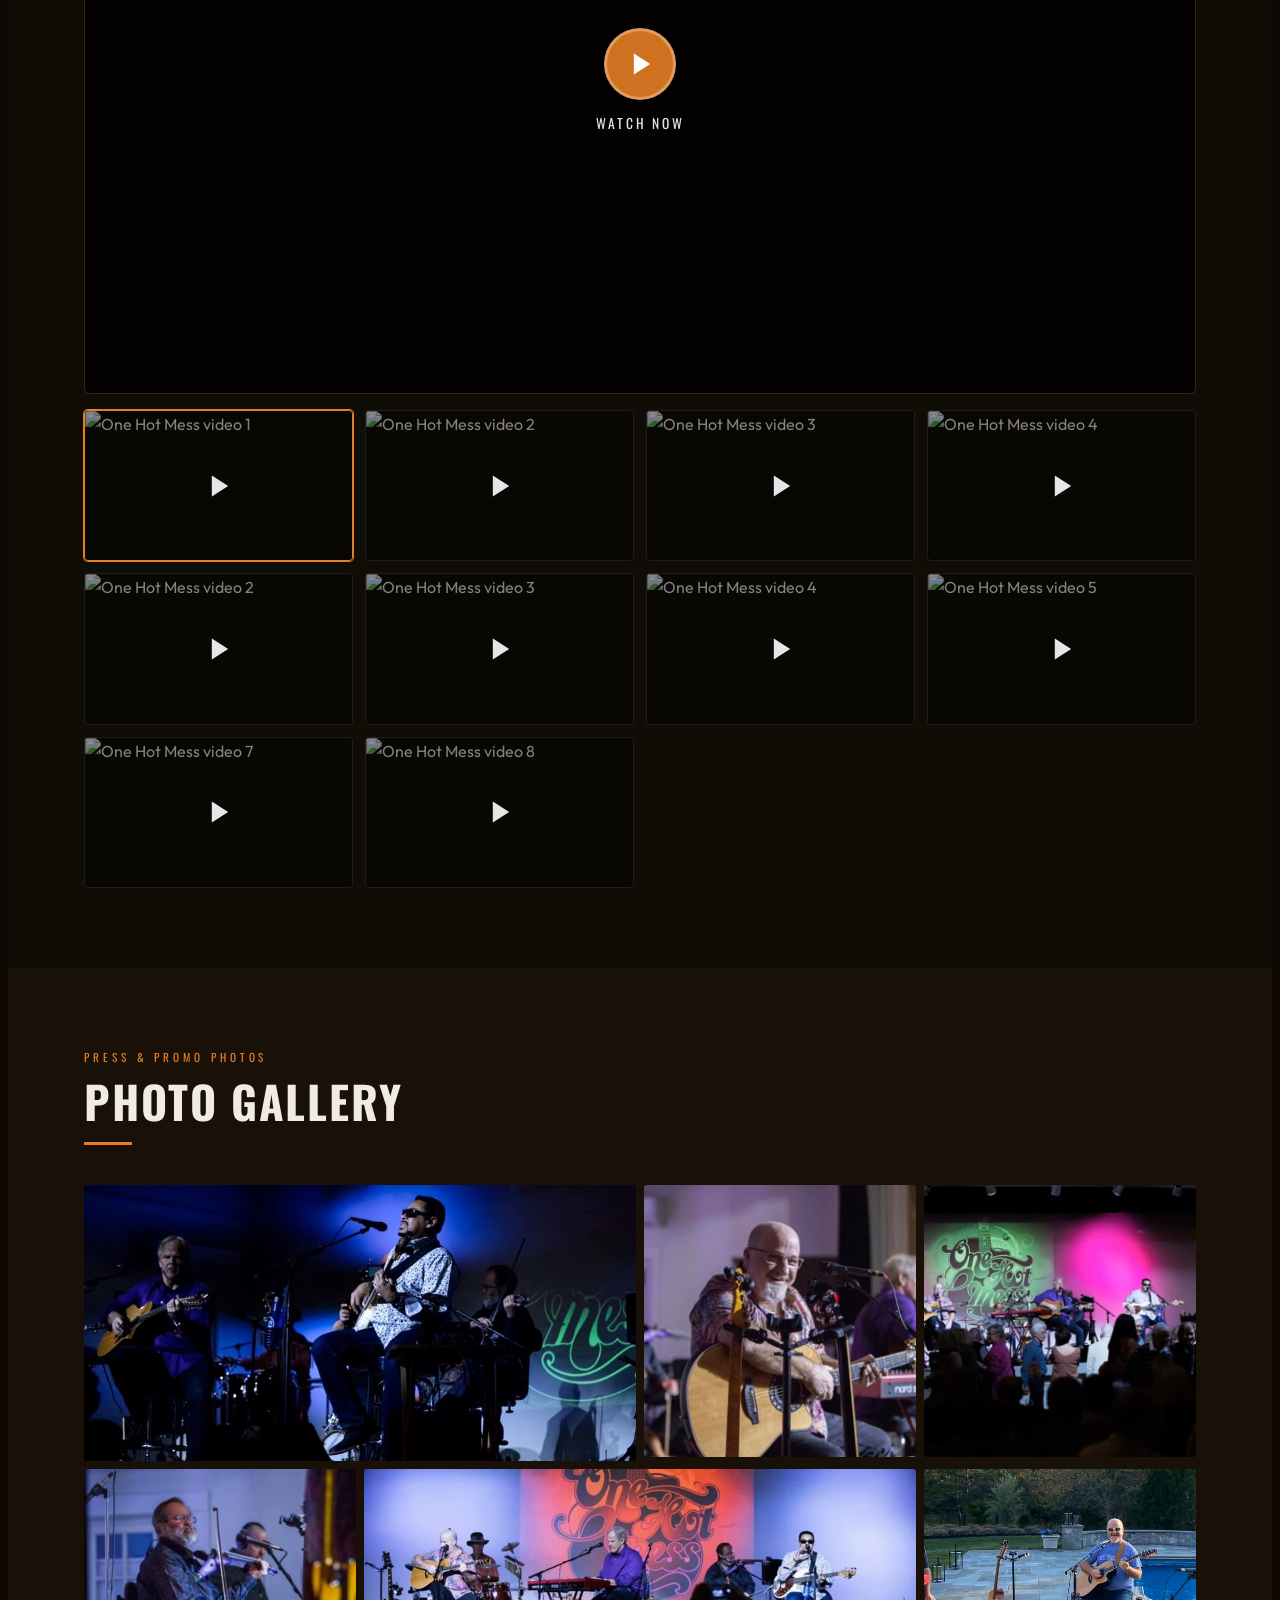
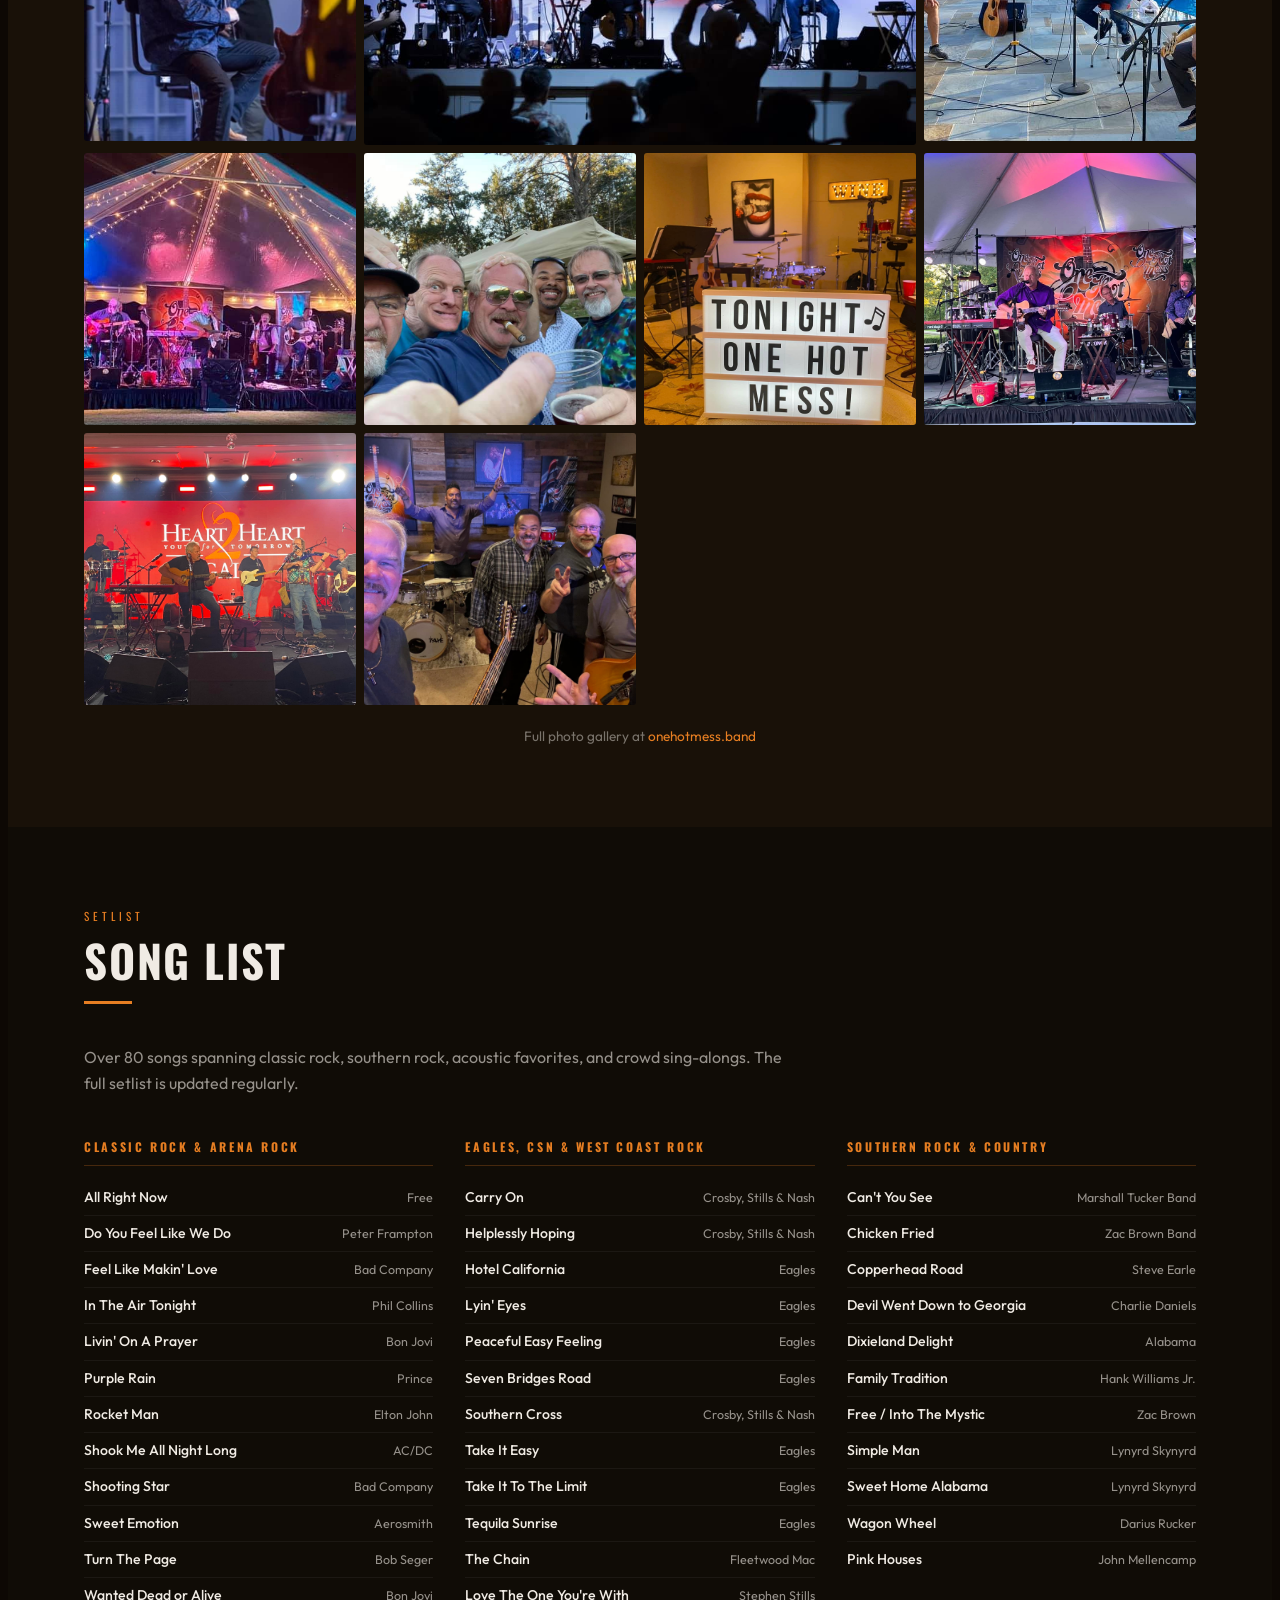
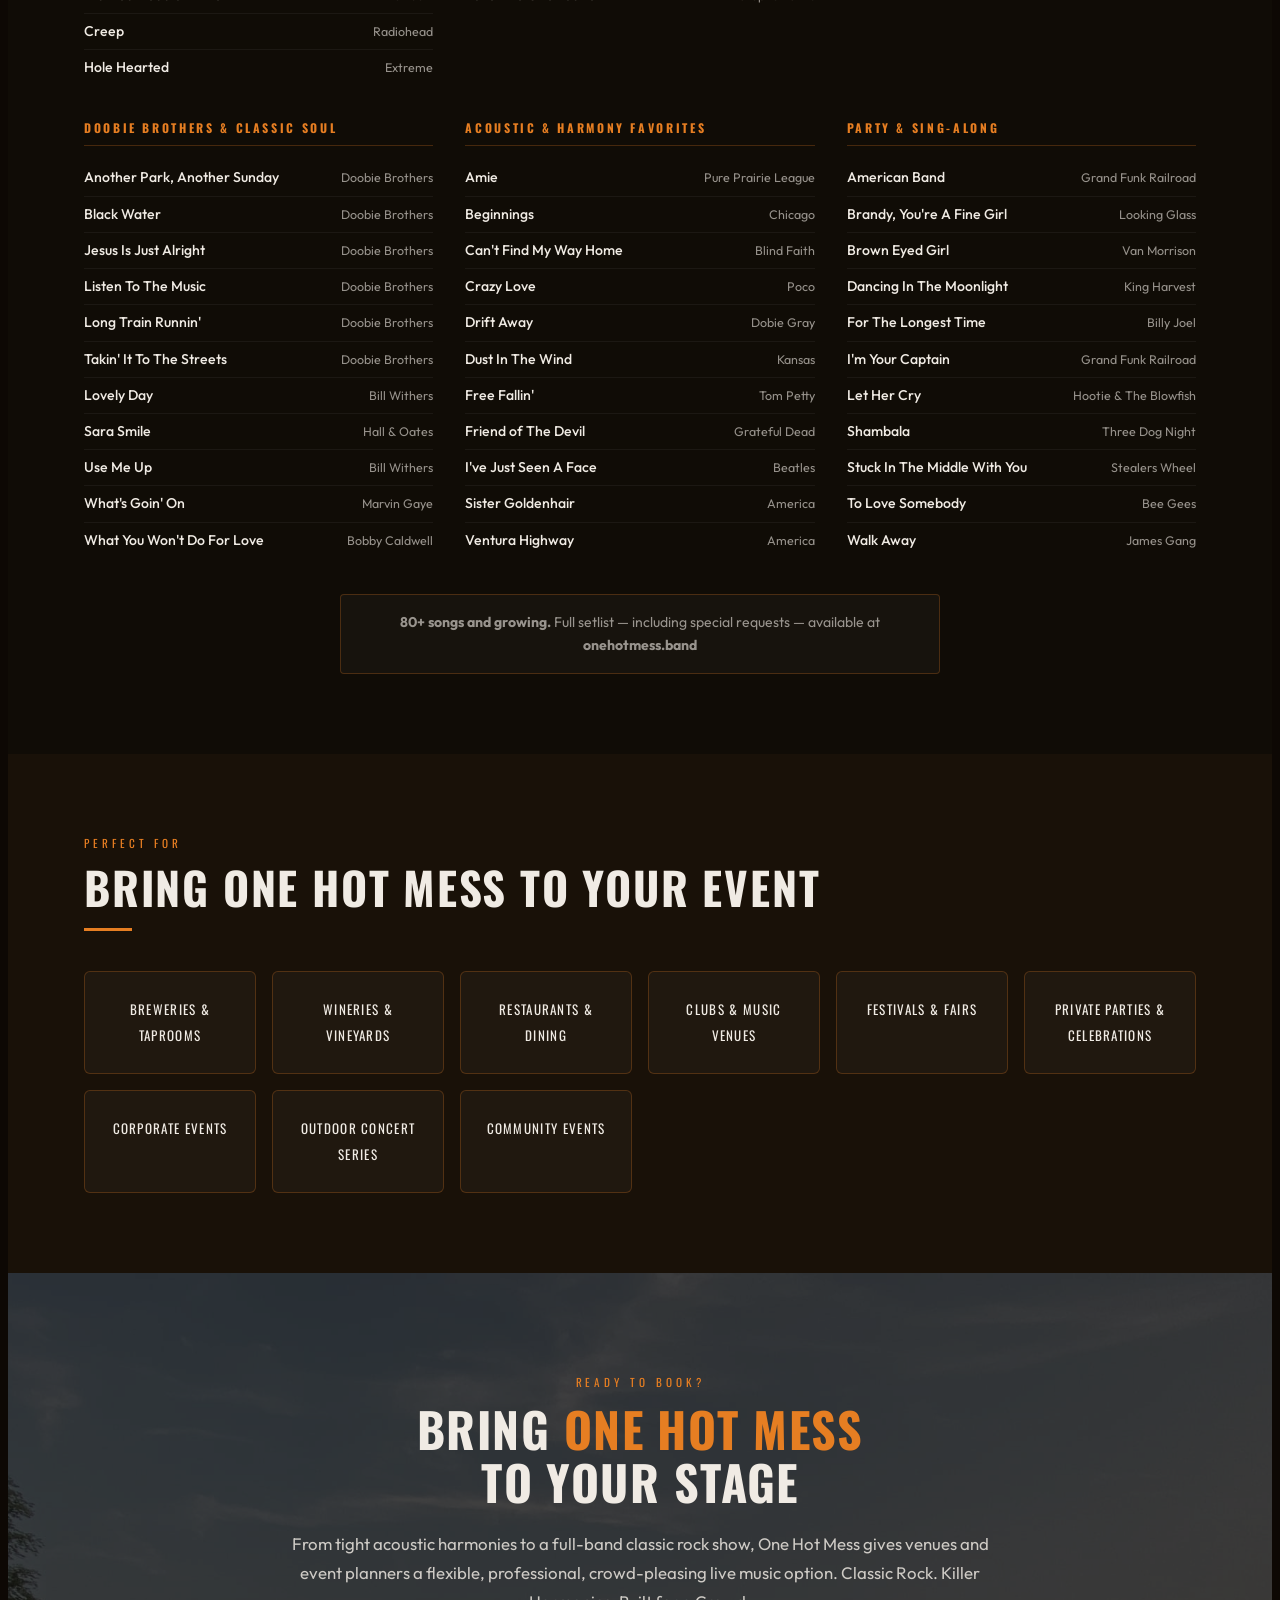
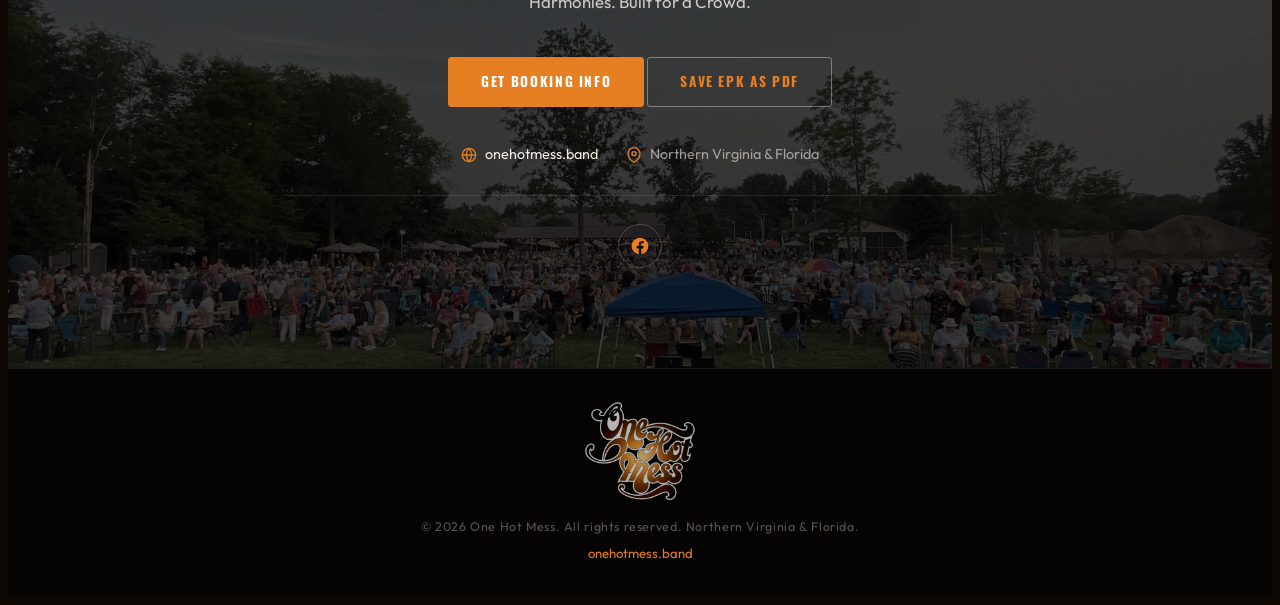
==== commit 3616b72e: "Remove Know The Musician channel video (_-dVG9ry42U) from index and EPK Co-Authored-By: Claude Sonne" ====
--- a/epk.html
+++ b/epk.html
@@ -254,12 +254,6 @@
             </div>
             <div class="epk-vid-thumb" data-video="7DgJ0BwqM6c" role="listitem" tabindex="0" aria-label="Video 6">
                 <img src="https://img.youtube.com/vi/7DgJ0BwqM6c/mqdefault.jpg" alt="One Hot Mess video 5" loading="lazy">
-                <div class="epk-vid-thumb-overlay" aria-hidden="true">
-                    <svg viewBox="0 0 24 24"><polygon points="5,3 19,12 5,21"/></svg>
-                </div>
-            </div>
-            <div class="epk-vid-thumb" data-video="_-dVG9ry42U" role="listitem" tabindex="0" aria-label="Video 7">
-                <img src="https://img.youtube.com/vi/_-dVG9ry42U/mqdefault.jpg" alt="One Hot Mess video 6" loading="lazy">
                 <div class="epk-vid-thumb-overlay" aria-hidden="true">
                     <svg viewBox="0 0 24 24"><polygon points="5,3 19,12 5,21"/></svg>
                 </div>
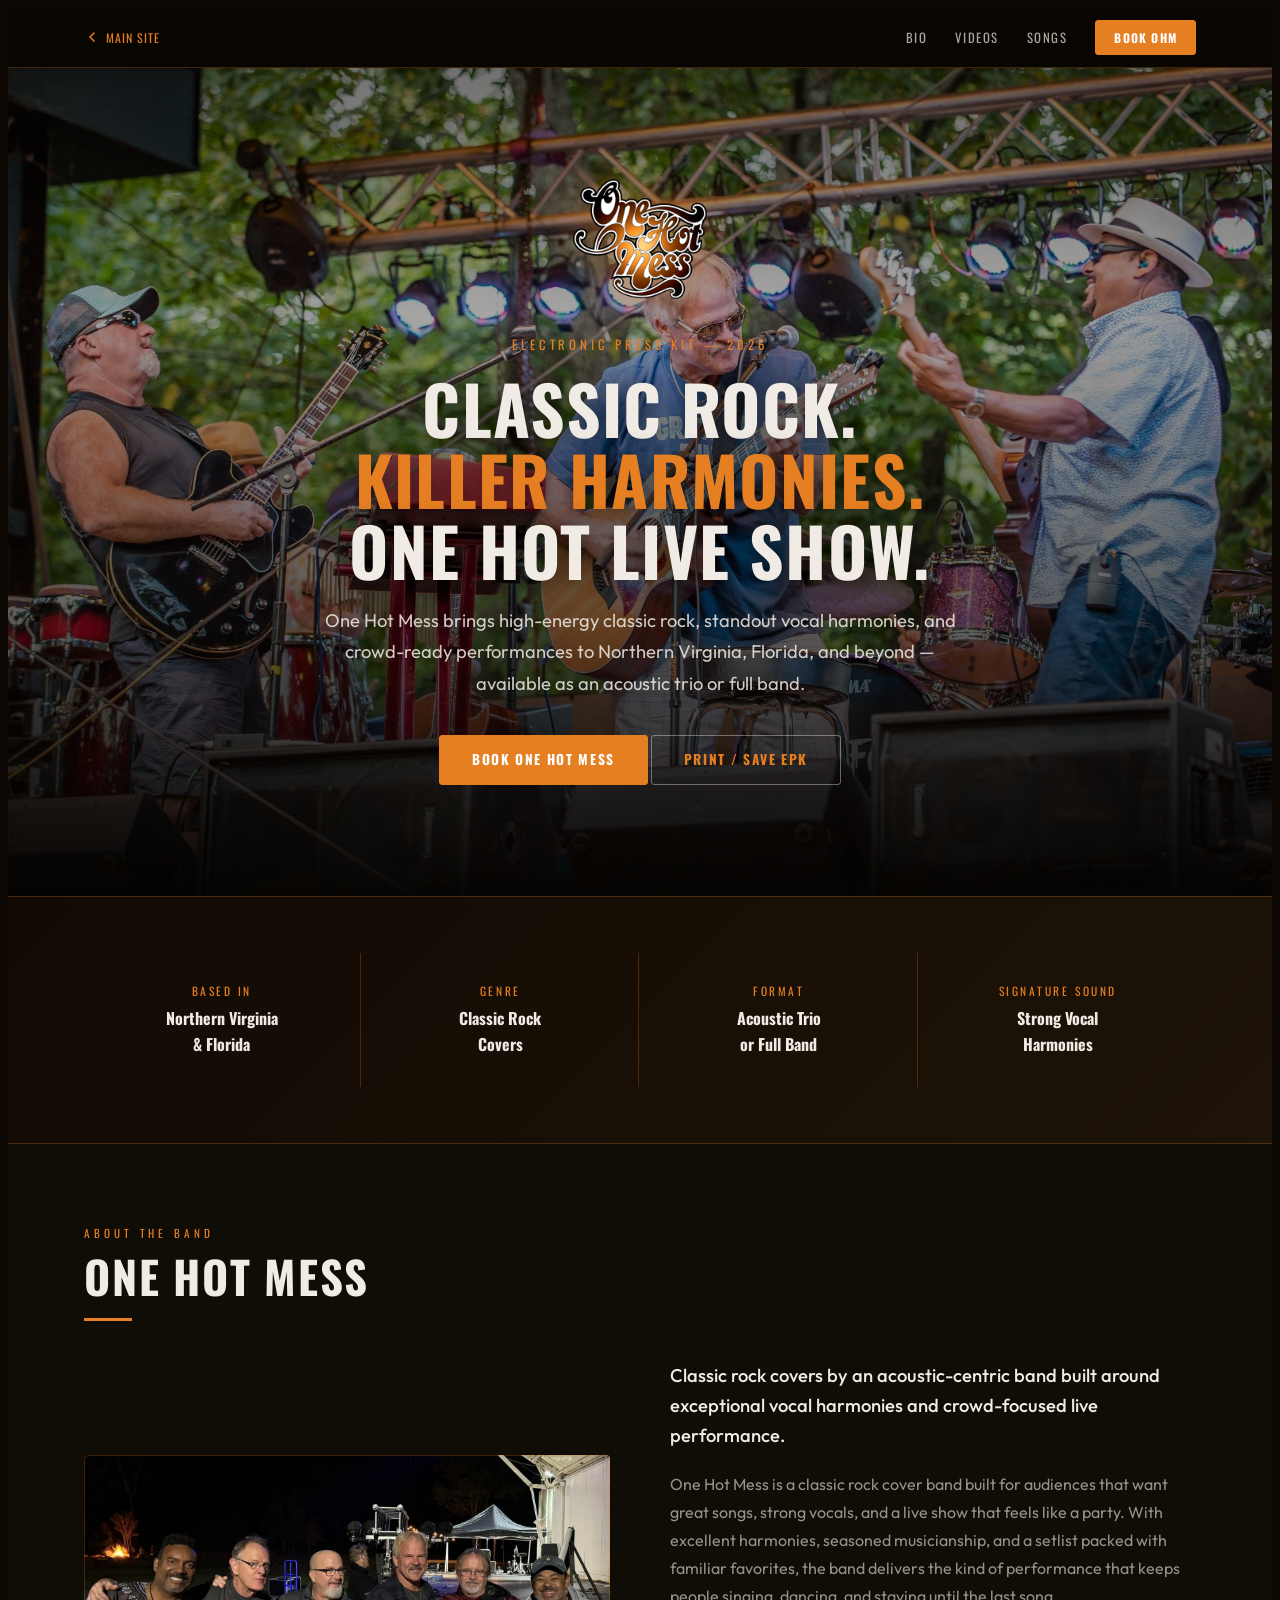
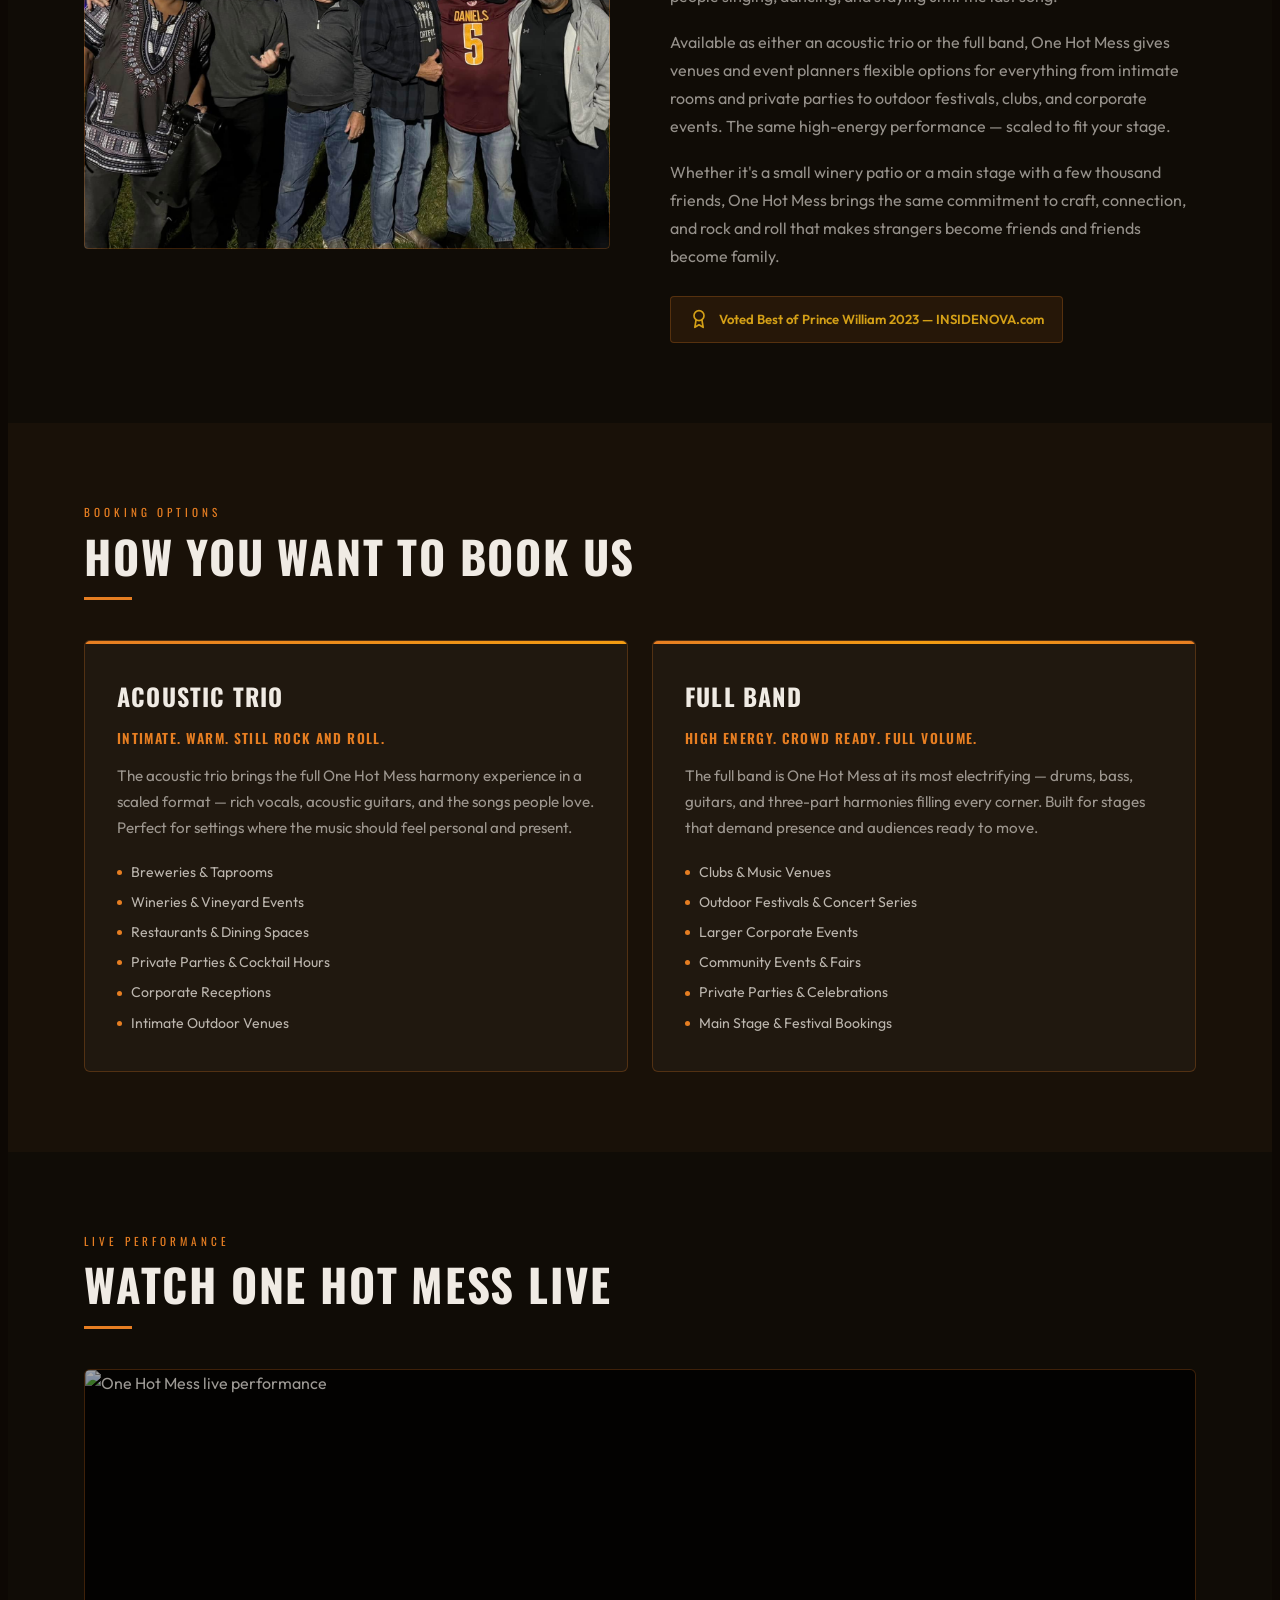
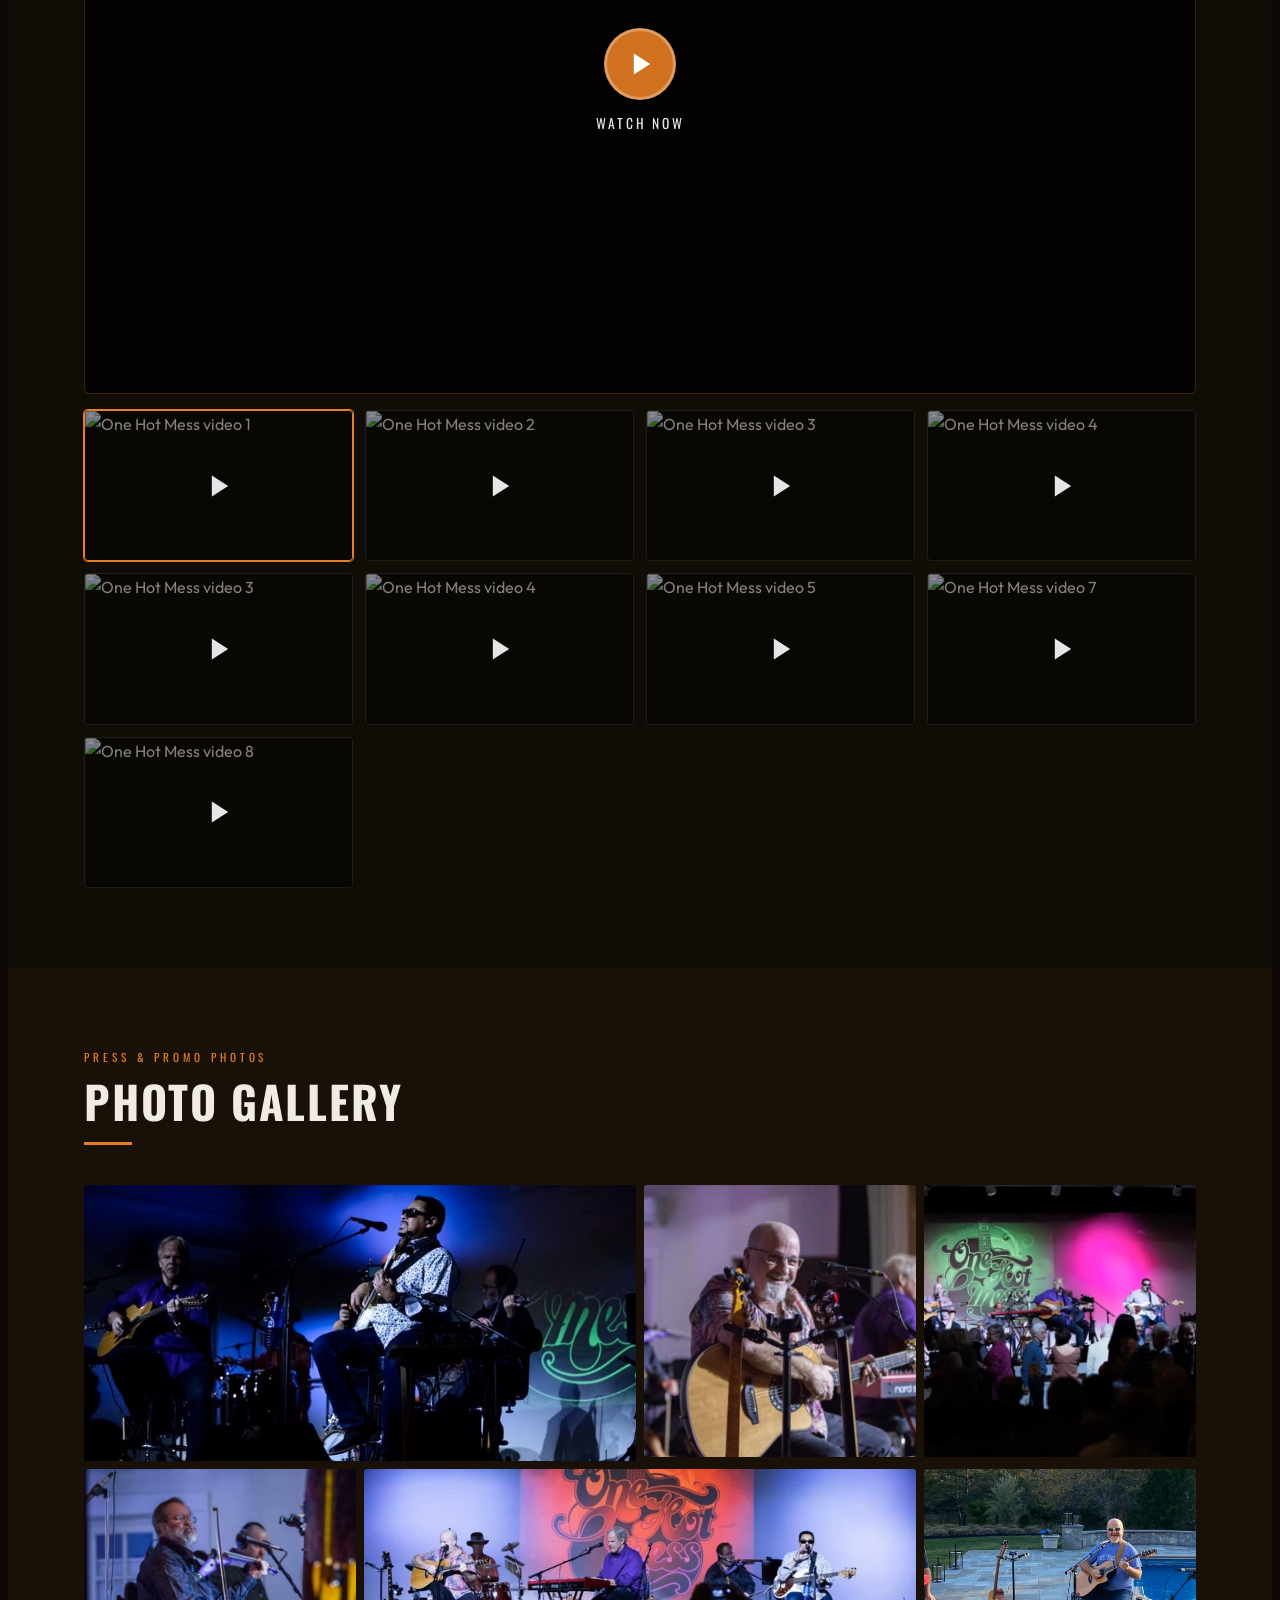
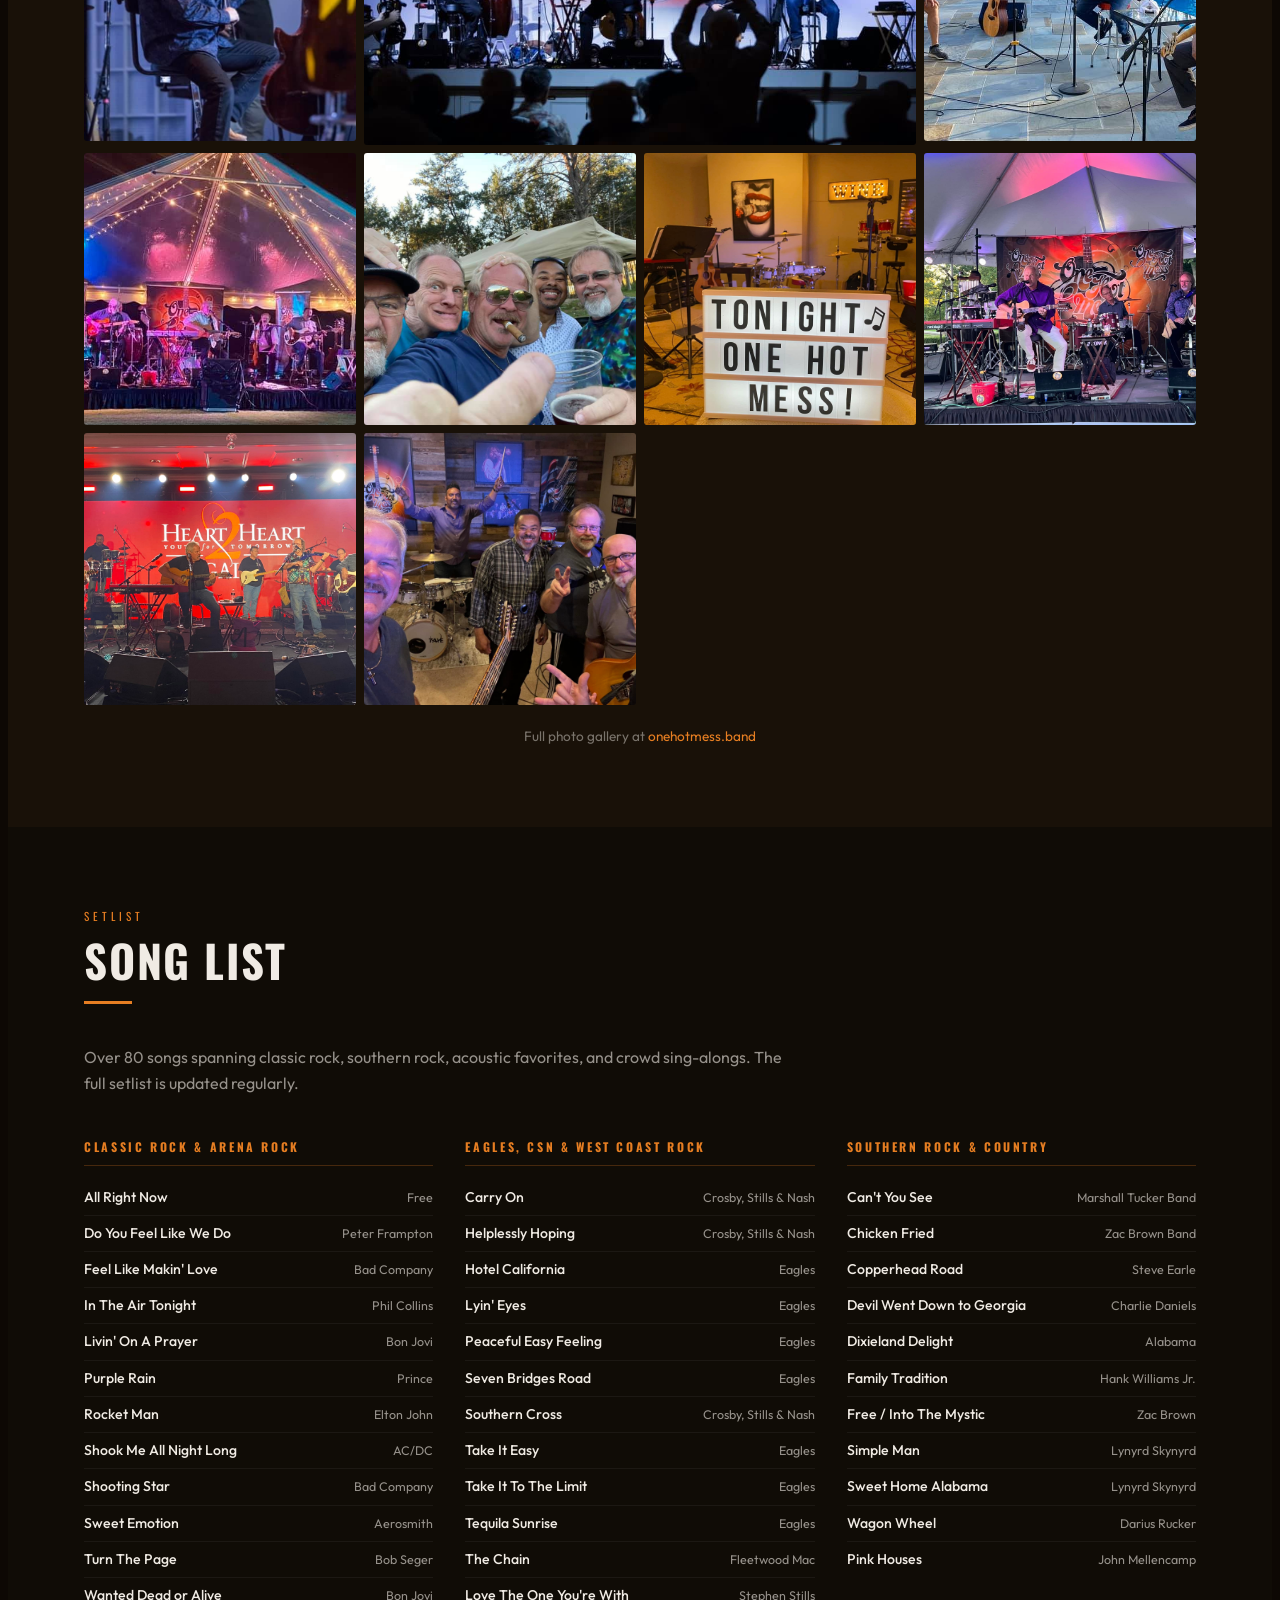
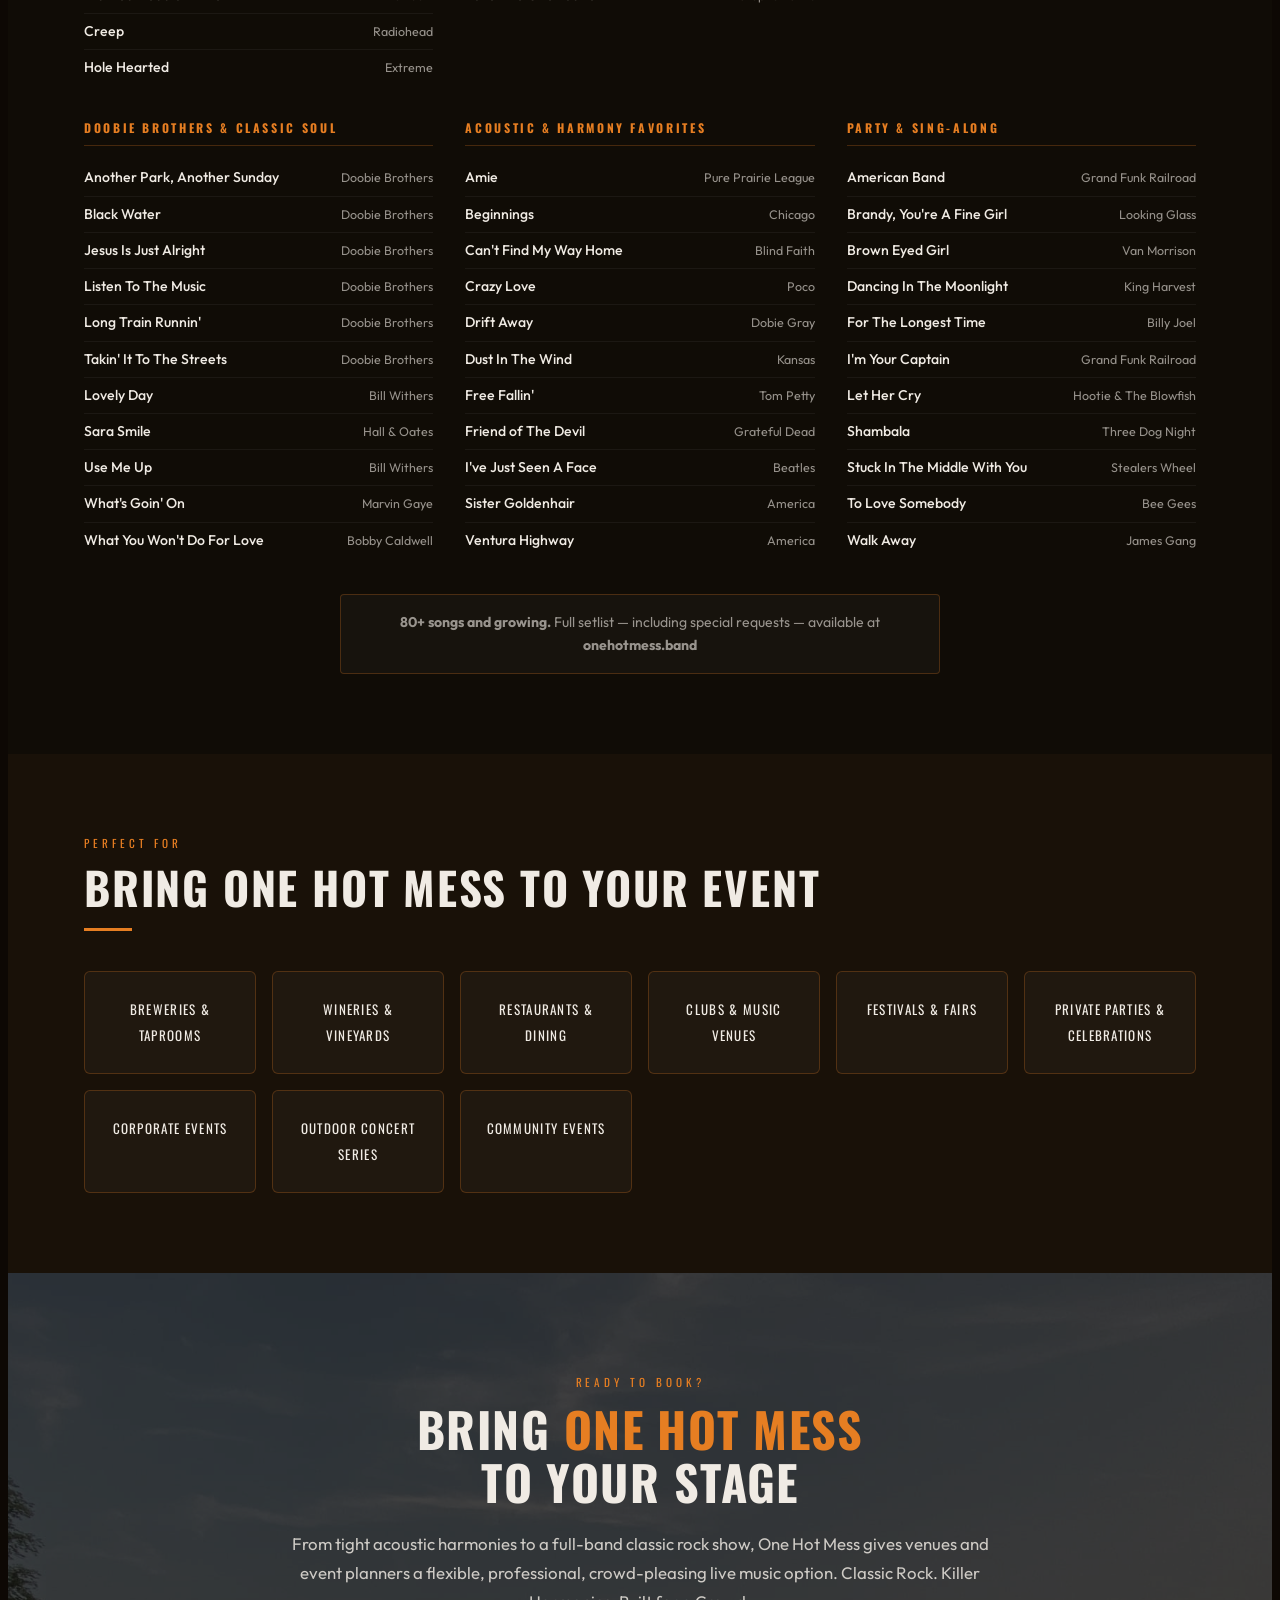
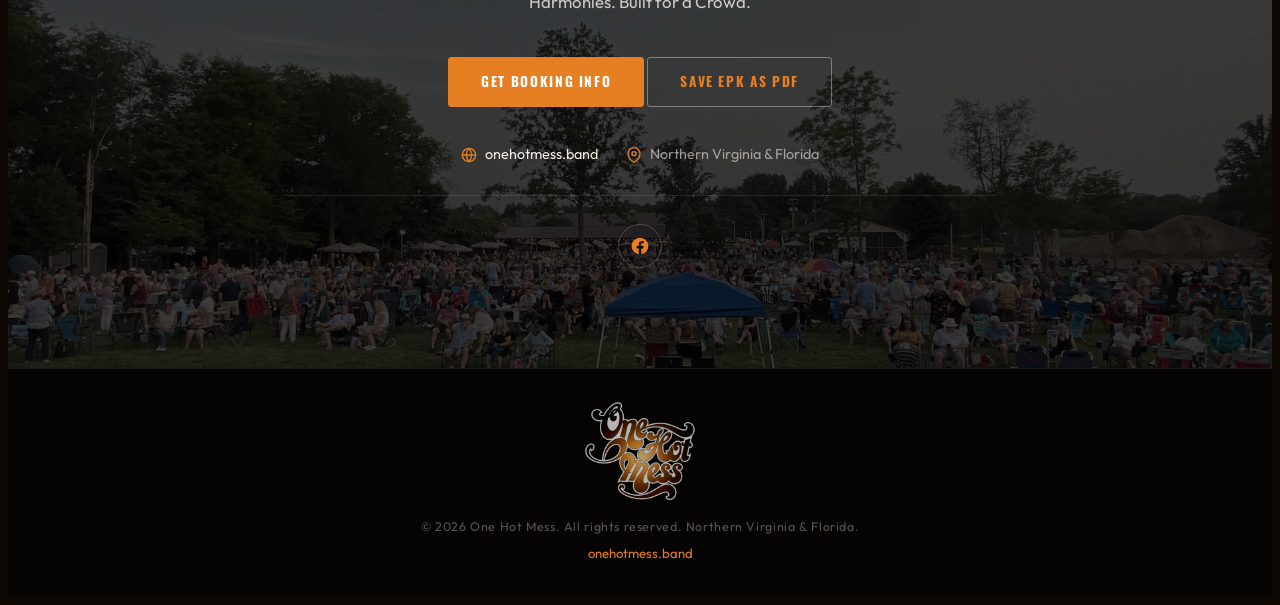
==== commit 22a3da54: "Remove Carry On video (XAkvKLKk4Fc) from index and EPK Co-Authored-By: Claude Sonnet 4.6 <noreply@an" ====
--- a/epk.html
+++ b/epk.html
@@ -230,12 +230,6 @@
             </div>
             <div class="epk-vid-thumb" data-video="WOXf2M0SlSY" role="listitem" tabindex="0" aria-label="Video 4">
                 <img src="https://img.youtube.com/vi/WOXf2M0SlSY/mqdefault.jpg" alt="One Hot Mess video 4" loading="lazy">
-                <div class="epk-vid-thumb-overlay" aria-hidden="true">
-                    <svg viewBox="0 0 24 24"><polygon points="5,3 19,12 5,21"/></svg>
-                </div>
-            </div>
-            <div class="epk-vid-thumb" data-video="XAkvKLKk4Fc" role="listitem" tabindex="0" aria-label="Video 3">
-                <img src="https://img.youtube.com/vi/XAkvKLKk4Fc/mqdefault.jpg" alt="One Hot Mess video 2" loading="lazy">
                 <div class="epk-vid-thumb-overlay" aria-hidden="true">
                     <svg viewBox="0 0 24 24"><polygon points="5,3 19,12 5,21"/></svg>
                 </div>
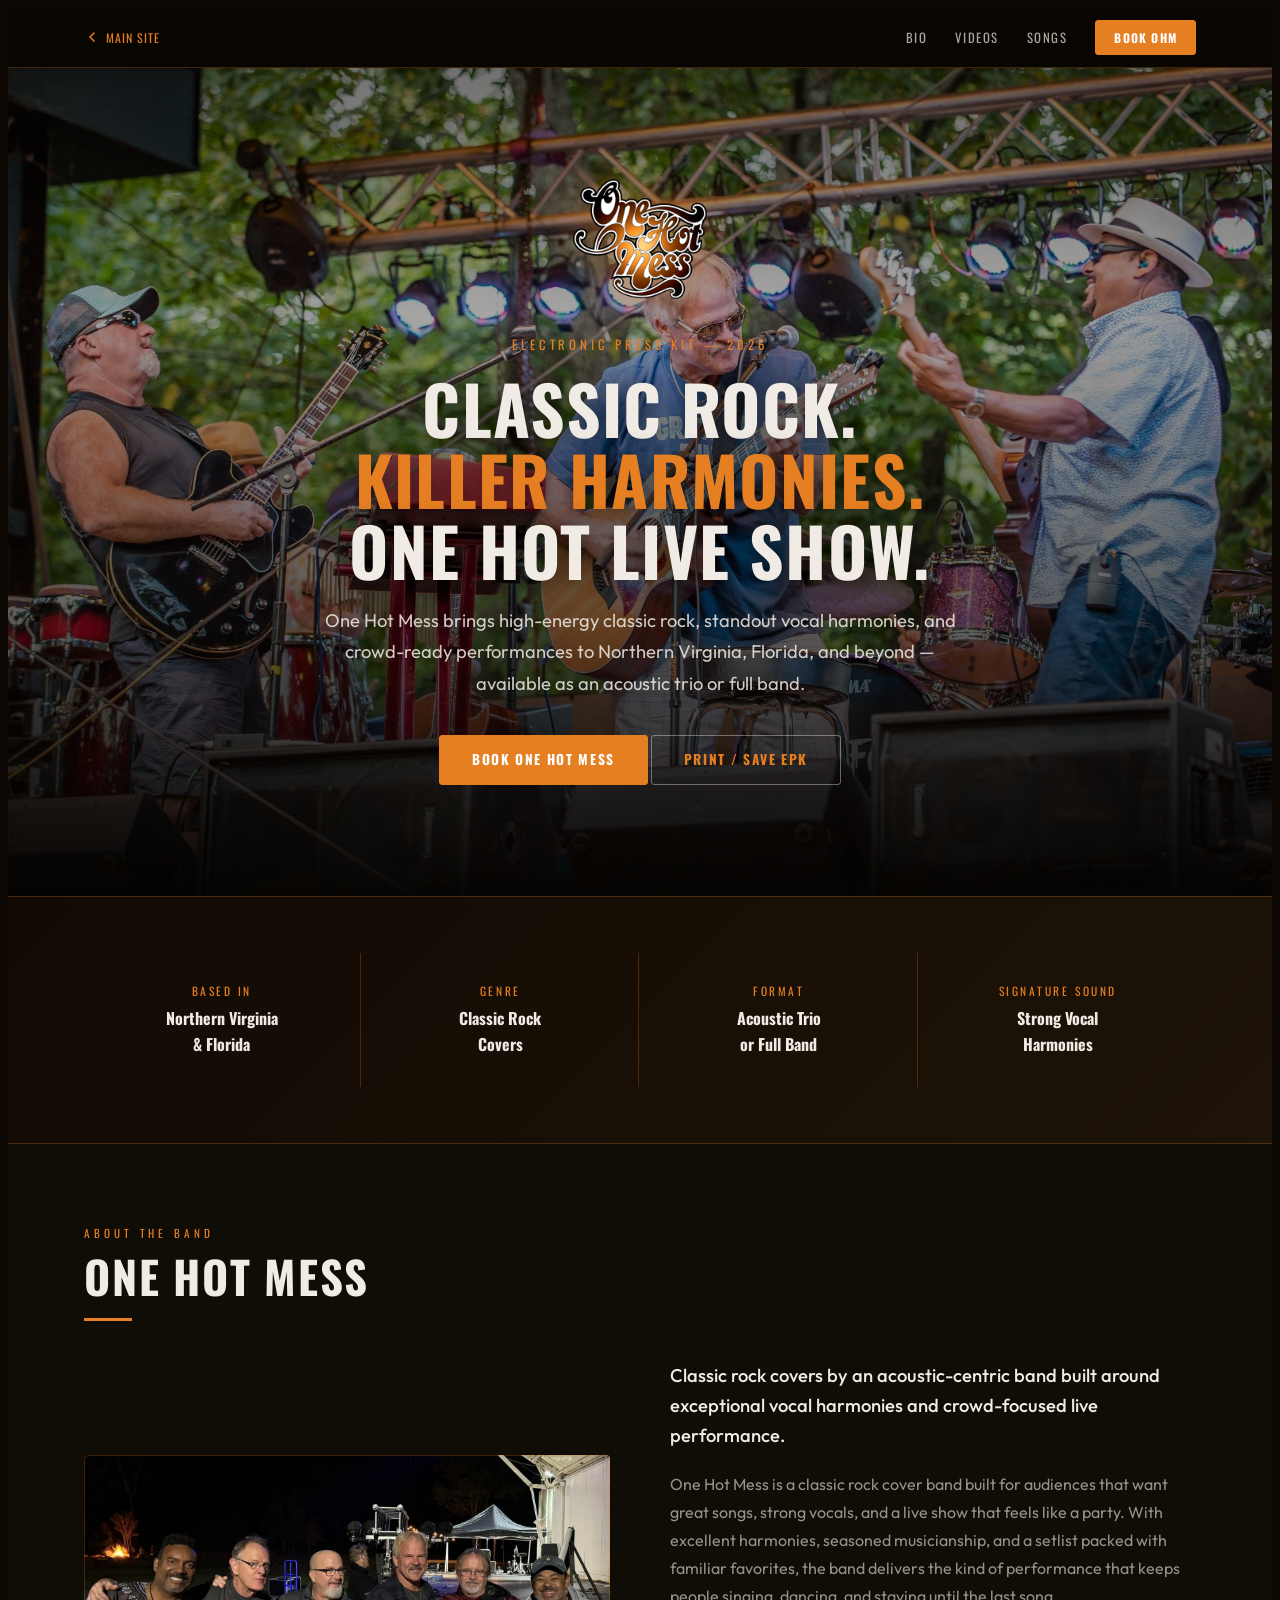
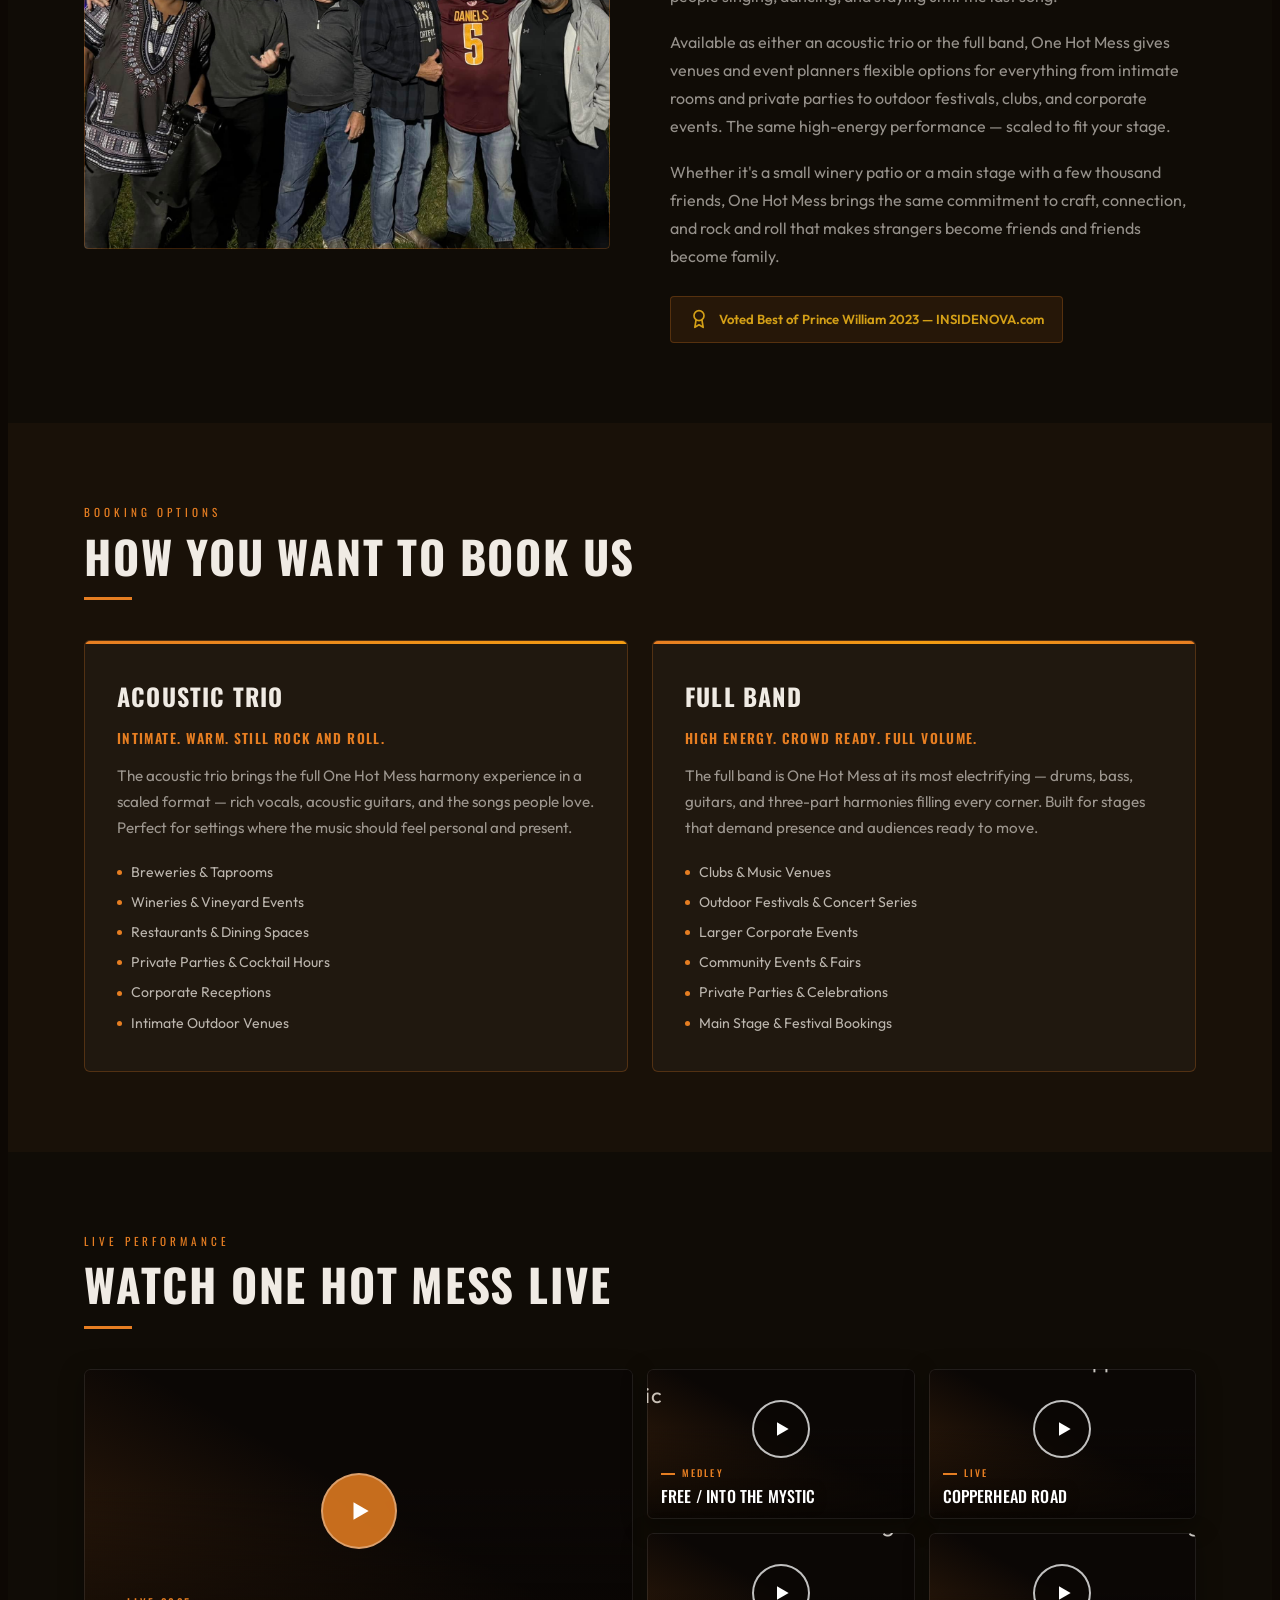
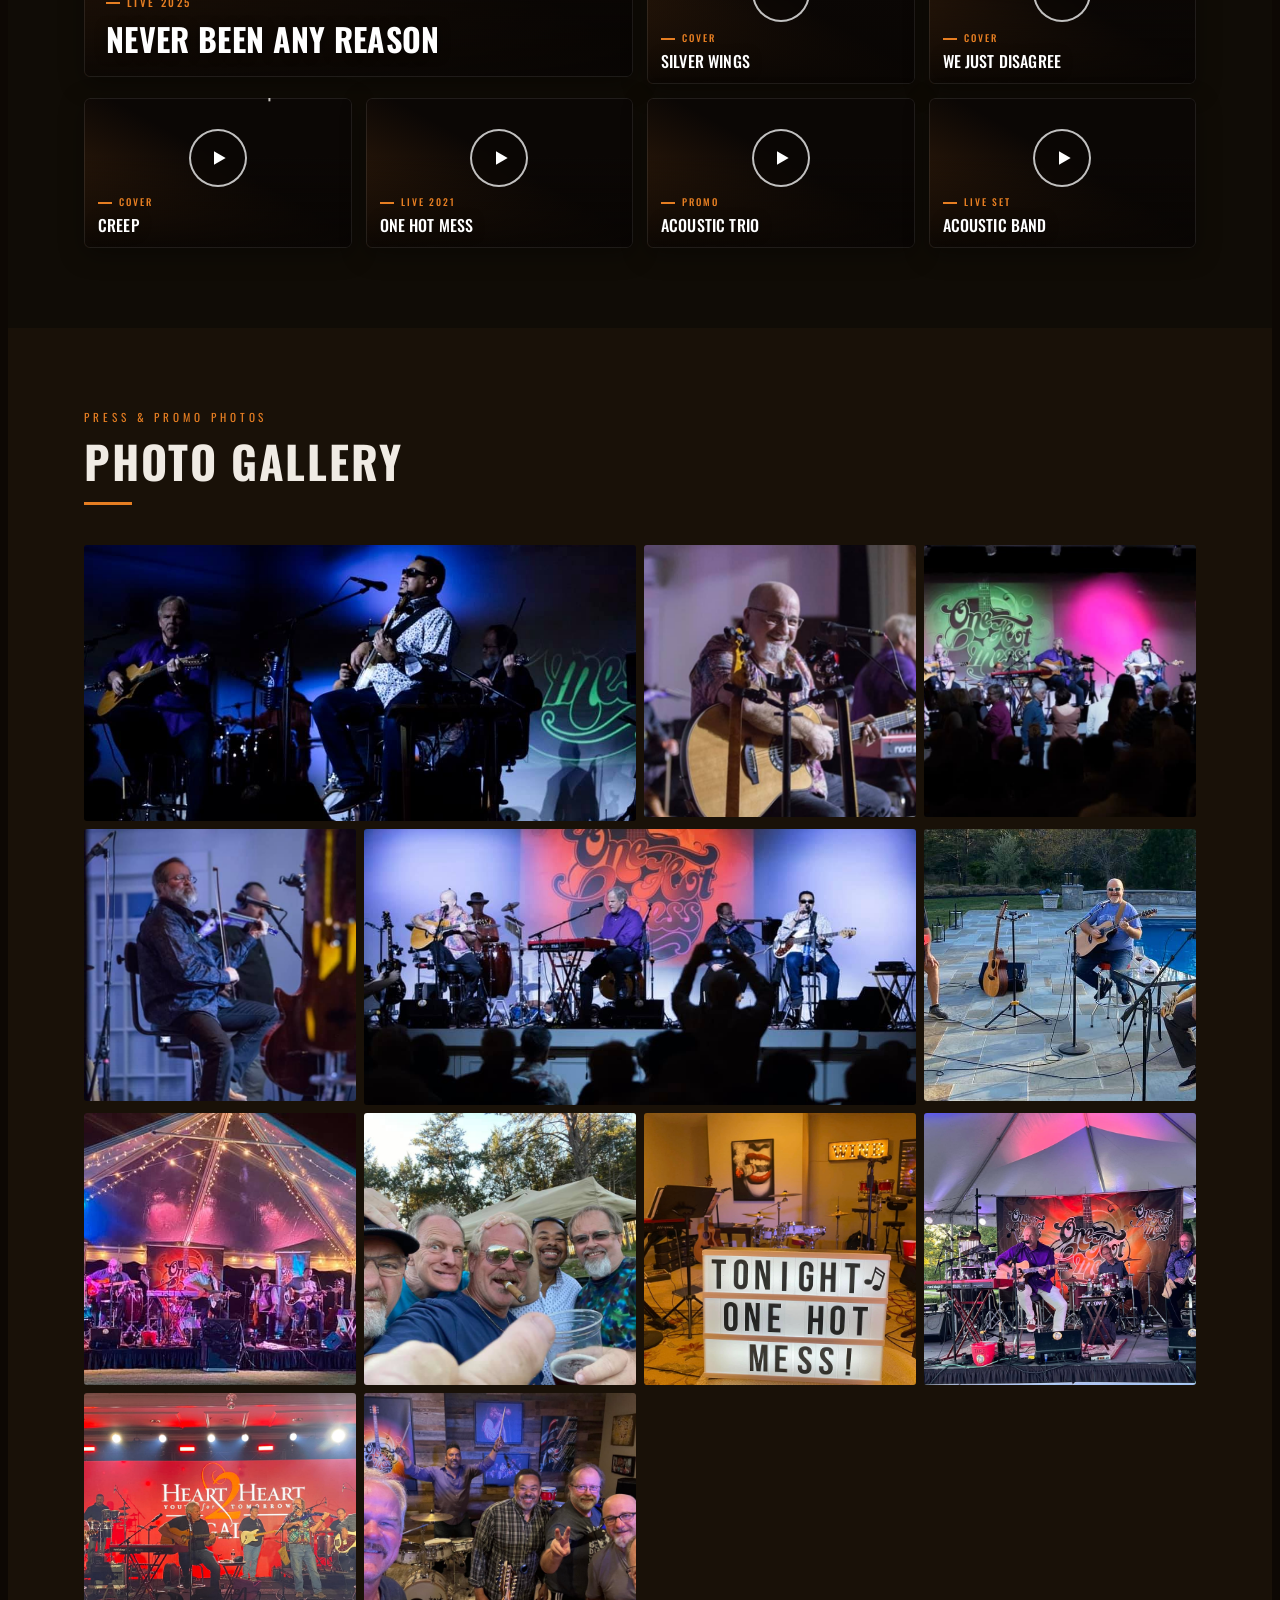
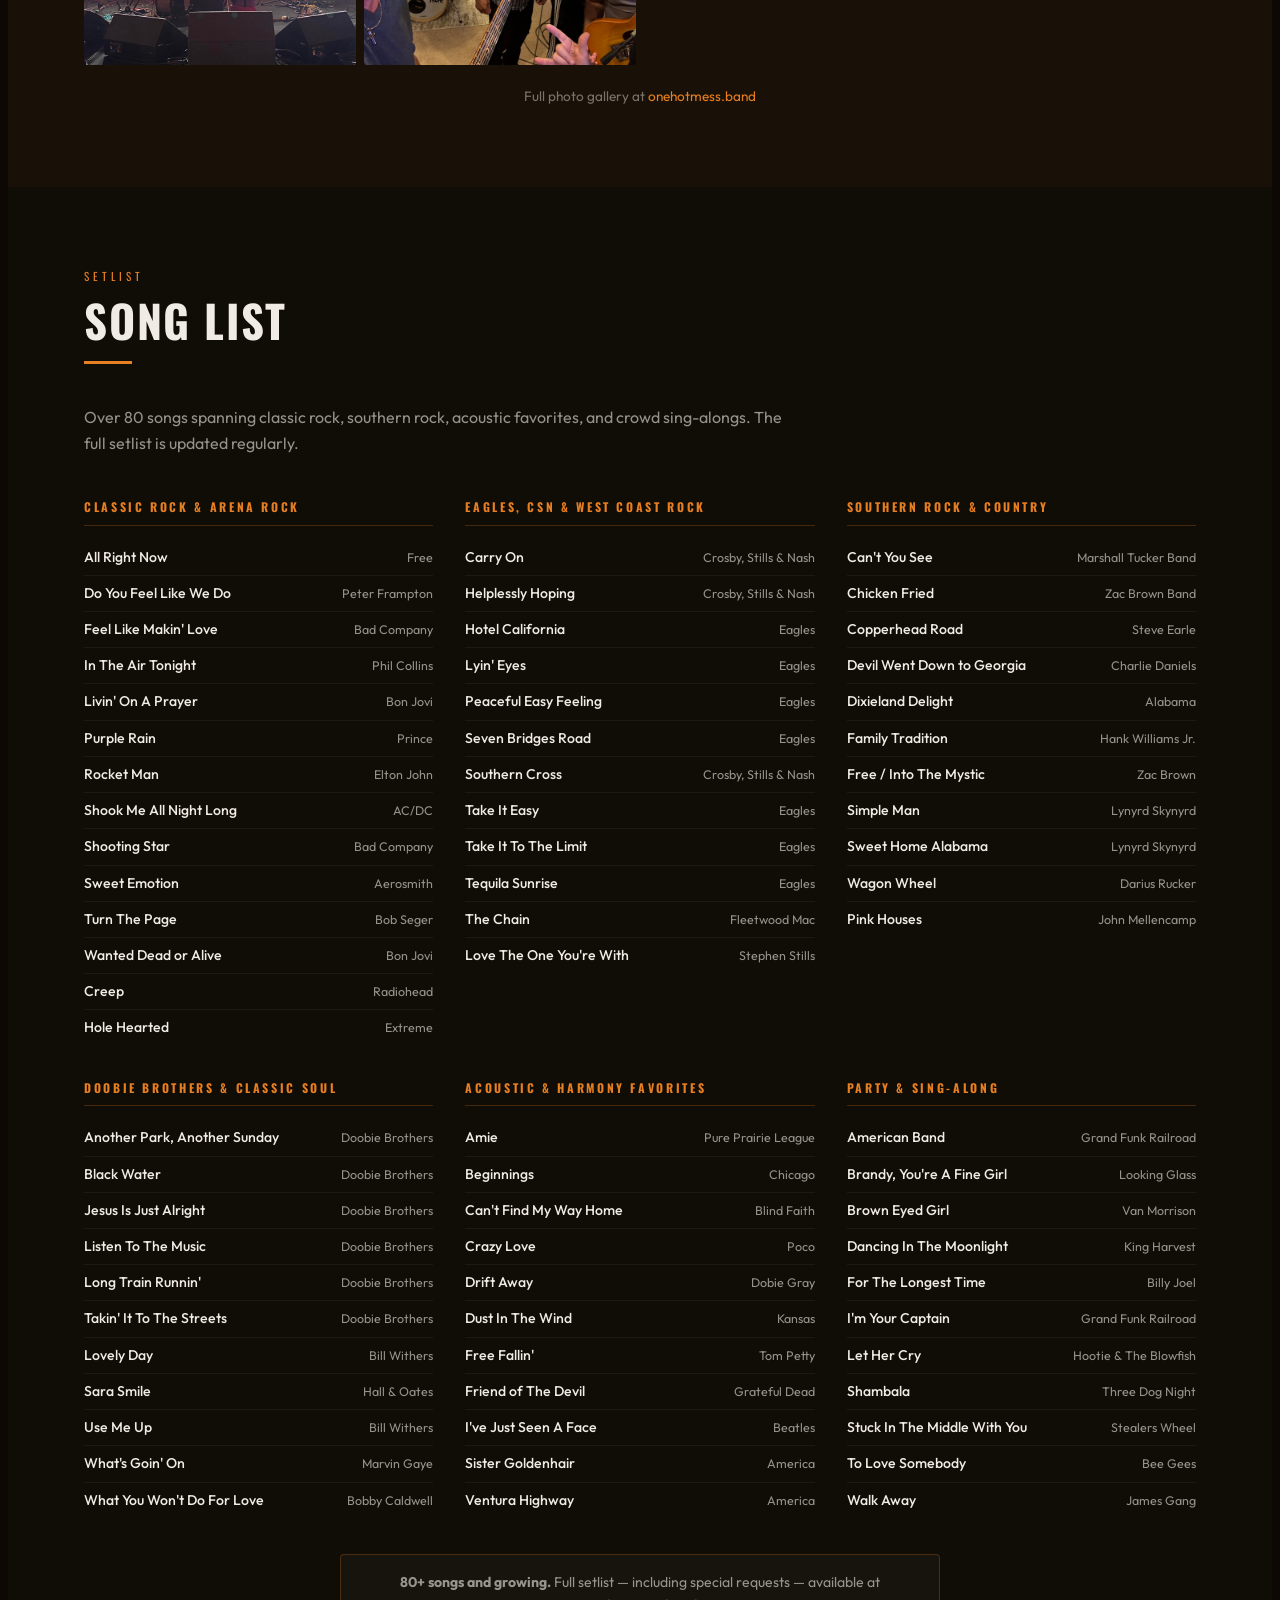
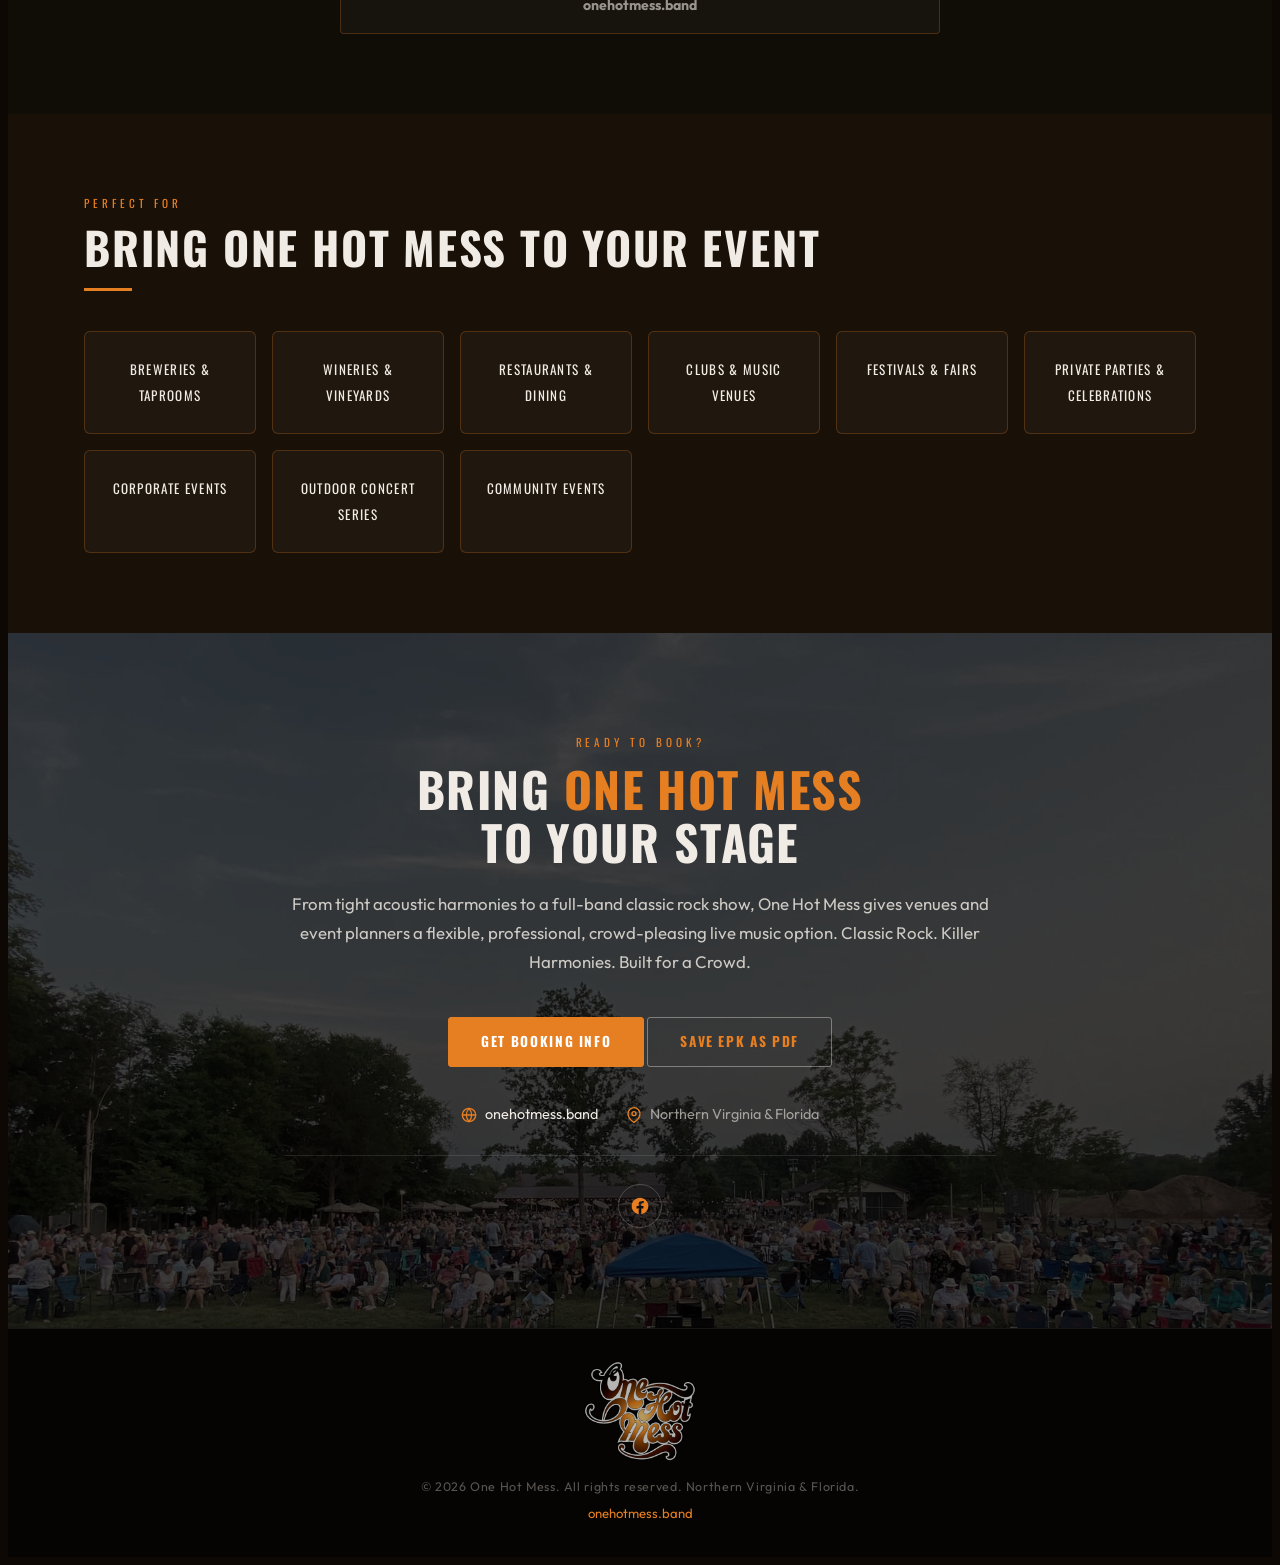
==== commit 9f08f653: "Update OHM site - Aug 9 2026 changes" ====
--- a/epk.html
+++ b/epk.html
@@ -197,73 +197,151 @@
         <h2 class="epk-section-title" id="videos-title">Watch One Hot Mess Live</h2>
         <div class="epk-divider"></div>
 
-        <!-- Featured Video -->
-        <div class="epk-video-featured" id="epk-vid-featured" data-video="z7w3RSIjYN0" role="button" tabindex="0" aria-label="Watch One Hot Mess live performance video">
-            <img src="https://img.youtube.com/vi/z7w3RSIjYN0/hqdefault.jpg" alt="One Hot Mess live performance" id="epk-vid-featured-thumb">
-            <div class="epk-video-featured-overlay">
-                <div class="epk-play-btn" aria-hidden="true">
-                    <svg viewBox="0 0 24 24"><polygon points="5,3 19,12 5,21"/></svg>
-                </div>
-                <span style="font-family:'Oswald',sans-serif;font-size:0.85rem;letter-spacing:0.2em;color:rgba(255,255,255,0.9);text-transform:uppercase;">Watch Now</span>
-            </div>
-        </div>
-
-        <!-- Thumbnail Strip -->
-        <div class="epk-video-grid" id="epk-vid-grid" role="list" aria-label="Video thumbnails">
-            <div class="epk-vid-thumb active" data-video="z7w3RSIjYN0" role="listitem" tabindex="0" aria-label="Video 2">
-                <img src="https://img.youtube.com/vi/z7w3RSIjYN0/mqdefault.jpg" alt="One Hot Mess video 1" loading="lazy">
-                <div class="epk-vid-thumb-overlay" aria-hidden="true">
-                    <svg viewBox="0 0 24 24"><polygon points="5,3 19,12 5,21"/></svg>
-                </div>
-            </div>
-            <div class="epk-vid-thumb" data-video="MkaX3Vx2LHg" role="listitem" tabindex="0" aria-label="Video 2">
-                <img src="https://img.youtube.com/vi/MkaX3Vx2LHg/mqdefault.jpg" alt="One Hot Mess video 2" loading="lazy">
-                <div class="epk-vid-thumb-overlay" aria-hidden="true">
-                    <svg viewBox="0 0 24 24"><polygon points="5,3 19,12 5,21"/></svg>
-                </div>
-            </div>
-            <div class="epk-vid-thumb" data-video="r_wuEILTV3M" role="listitem" tabindex="0" aria-label="Video 3">
-                <img src="https://img.youtube.com/vi/r_wuEILTV3M/mqdefault.jpg" alt="One Hot Mess video 3" loading="lazy">
-                <div class="epk-vid-thumb-overlay" aria-hidden="true">
-                    <svg viewBox="0 0 24 24"><polygon points="5,3 19,12 5,21"/></svg>
-                </div>
-            </div>
-            <div class="epk-vid-thumb" data-video="WOXf2M0SlSY" role="listitem" tabindex="0" aria-label="Video 4">
-                <img src="https://img.youtube.com/vi/WOXf2M0SlSY/mqdefault.jpg" alt="One Hot Mess video 4" loading="lazy">
-                <div class="epk-vid-thumb-overlay" aria-hidden="true">
-                    <svg viewBox="0 0 24 24"><polygon points="5,3 19,12 5,21"/></svg>
-                </div>
-            </div>
-            <div class="epk-vid-thumb" data-video="sii5wwoiU3A" role="listitem" tabindex="0" aria-label="Video 4">
-                <img src="https://img.youtube.com/vi/sii5wwoiU3A/mqdefault.jpg" alt="One Hot Mess video 3" loading="lazy">
-                <div class="epk-vid-thumb-overlay" aria-hidden="true">
-                    <svg viewBox="0 0 24 24"><polygon points="5,3 19,12 5,21"/></svg>
-                </div>
-            </div>
-            <div class="epk-vid-thumb" data-video="gNgLSM8pRj0" role="listitem" tabindex="0" aria-label="Video 5">
-                <img src="https://img.youtube.com/vi/gNgLSM8pRj0/mqdefault.jpg" alt="One Hot Mess video 4" loading="lazy">
-                <div class="epk-vid-thumb-overlay" aria-hidden="true">
-                    <svg viewBox="0 0 24 24"><polygon points="5,3 19,12 5,21"/></svg>
-                </div>
-            </div>
-            <div class="epk-vid-thumb" data-video="7DgJ0BwqM6c" role="listitem" tabindex="0" aria-label="Video 6">
-                <img src="https://img.youtube.com/vi/7DgJ0BwqM6c/mqdefault.jpg" alt="One Hot Mess video 5" loading="lazy">
-                <div class="epk-vid-thumb-overlay" aria-hidden="true">
-                    <svg viewBox="0 0 24 24"><polygon points="5,3 19,12 5,21"/></svg>
-                </div>
-            </div>
-            <div class="epk-vid-thumb" data-video="apmv7S8dgWI" role="listitem" tabindex="0" aria-label="Video 8">
-                <img src="https://img.youtube.com/vi/apmv7S8dgWI/mqdefault.jpg" alt="One Hot Mess video 7" loading="lazy">
-                <div class="epk-vid-thumb-overlay" aria-hidden="true">
-                    <svg viewBox="0 0 24 24"><polygon points="5,3 19,12 5,21"/></svg>
-                </div>
-            </div>
-            <div class="epk-vid-thumb" data-video="dRgf963YpyU" role="listitem" tabindex="0" aria-label="Video 9">
-                <img src="https://img.youtube.com/vi/dRgf963YpyU/mqdefault.jpg" alt="One Hot Mess video 8" loading="lazy">
-                <div class="epk-vid-thumb-overlay" aria-hidden="true">
-                    <svg viewBox="0 0 24 24"><polygon points="5,3 19,12 5,21"/></svg>
-                </div>
-            </div>
+        <div class="vid-mosaic" id="vid-mosaic">
+            <button class="vid-card vid-card--feature" type="button"
+                    data-video="z7w3RSIjYN0" data-title="Never Been Any Reason" data-sweep="left"
+                    style="--reveal-delay:0ms"
+                    aria-label="Play video: One Hot Mess — Never Been Any Reason">
+                <span class="vid-card-media">
+                    <img src="https://i.ytimg.com/vi/z7w3RSIjYN0/maxresdefault.jpg"
+                         data-id="z7w3RSIjYN0" alt="One Hot Mess — Never Been Any Reason"
+                         width="1280" height="720" loading="lazy" decoding="async">
+                </span>
+                <span class="vid-card-shade" aria-hidden="true"></span>
+                <span class="vid-play" aria-hidden="true"><svg viewBox="0 0 24 24" aria-hidden="true"><polygon points="6,4 20,12 6,20"/></svg></span>
+                <span class="vid-meta">
+                    <span class="vid-kind">Live 2025</span>
+                    <span class="vid-title">Never Been Any Reason</span>
+                </span>
+            </button>
+            <button class="vid-card" type="button"
+                    data-video="MkaX3Vx2LHg" data-title="Free / Into the Mystic" data-sweep="right"
+                    style="--reveal-delay:70ms"
+                    aria-label="Play video: One Hot Mess — Free / Into the Mystic">
+                <span class="vid-card-media">
+                    <img src="https://i.ytimg.com/vi/MkaX3Vx2LHg/maxresdefault.jpg"
+                         data-id="MkaX3Vx2LHg" alt="One Hot Mess — Free / Into the Mystic"
+                         width="1280" height="720" loading="lazy" decoding="async">
+                </span>
+                <span class="vid-card-shade" aria-hidden="true"></span>
+                <span class="vid-play" aria-hidden="true"><svg viewBox="0 0 24 24" aria-hidden="true"><polygon points="6,4 20,12 6,20"/></svg></span>
+                <span class="vid-meta">
+                    <span class="vid-kind">Medley</span>
+                    <span class="vid-title">Free / Into the Mystic</span>
+                </span>
+            </button>
+            <button class="vid-card" type="button"
+                    data-video="r_wuEILTV3M" data-title="Copperhead Road" data-sweep="right"
+                    style="--reveal-delay:140ms"
+                    aria-label="Play video: One Hot Mess — Copperhead Road">
+                <span class="vid-card-media">
+                    <img src="https://i.ytimg.com/vi/r_wuEILTV3M/maxresdefault.jpg"
+                         data-id="r_wuEILTV3M" alt="One Hot Mess — Copperhead Road"
+                         width="1280" height="720" loading="lazy" decoding="async">
+                </span>
+                <span class="vid-card-shade" aria-hidden="true"></span>
+                <span class="vid-play" aria-hidden="true"><svg viewBox="0 0 24 24" aria-hidden="true"><polygon points="6,4 20,12 6,20"/></svg></span>
+                <span class="vid-meta">
+                    <span class="vid-kind">Live</span>
+                    <span class="vid-title">Copperhead Road</span>
+                </span>
+            </button>
+            <button class="vid-card" type="button"
+                    data-video="sii5wwoiU3A" data-title="Silver Wings" data-sweep="up"
+                    style="--reveal-delay:210ms"
+                    aria-label="Play video: One Hot Mess — Silver Wings">
+                <span class="vid-card-media">
+                    <img src="https://i.ytimg.com/vi/sii5wwoiU3A/maxresdefault.jpg"
+                         data-id="sii5wwoiU3A" alt="One Hot Mess — Silver Wings"
+                         width="1280" height="720" loading="lazy" decoding="async">
+                </span>
+                <span class="vid-card-shade" aria-hidden="true"></span>
+                <span class="vid-play" aria-hidden="true"><svg viewBox="0 0 24 24" aria-hidden="true"><polygon points="6,4 20,12 6,20"/></svg></span>
+                <span class="vid-meta">
+                    <span class="vid-kind">Cover</span>
+                    <span class="vid-title">Silver Wings</span>
+                </span>
+            </button>
+            <button class="vid-card" type="button"
+                    data-video="gNgLSM8pRj0" data-title="We Just Disagree" data-sweep="up"
+                    style="--reveal-delay:280ms"
+                    aria-label="Play video: One Hot Mess — We Just Disagree">
+                <span class="vid-card-media">
+                    <img src="https://i.ytimg.com/vi/gNgLSM8pRj0/maxresdefault.jpg"
+                         data-id="gNgLSM8pRj0" alt="One Hot Mess — We Just Disagree"
+                         width="1280" height="720" loading="lazy" decoding="async">
+                </span>
+                <span class="vid-card-shade" aria-hidden="true"></span>
+                <span class="vid-play" aria-hidden="true"><svg viewBox="0 0 24 24" aria-hidden="true"><polygon points="6,4 20,12 6,20"/></svg></span>
+                <span class="vid-meta">
+                    <span class="vid-kind">Cover</span>
+                    <span class="vid-title">We Just Disagree</span>
+                </span>
+            </button>
+            <button class="vid-card" type="button"
+                    data-video="apmv7S8dgWI" data-title="Creep" data-sweep="left"
+                    style="--reveal-delay:350ms"
+                    aria-label="Play video: One Hot Mess — Creep">
+                <span class="vid-card-media">
+                    <img src="https://i.ytimg.com/vi/apmv7S8dgWI/maxresdefault.jpg"
+                         data-id="apmv7S8dgWI" alt="One Hot Mess — Creep"
+                         width="1280" height="720" loading="lazy" decoding="async">
+                </span>
+                <span class="vid-card-shade" aria-hidden="true"></span>
+                <span class="vid-play" aria-hidden="true"><svg viewBox="0 0 24 24" aria-hidden="true"><polygon points="6,4 20,12 6,20"/></svg></span>
+                <span class="vid-meta">
+                    <span class="vid-kind">Cover</span>
+                    <span class="vid-title">Creep</span>
+                </span>
+            </button>
+            <button class="vid-card" type="button"
+                    data-video="WOXf2M0SlSY" data-title="One Hot Mess" data-sweep="down"
+                    style="--reveal-delay:420ms"
+                    aria-label="Play video: One Hot Mess — One Hot Mess">
+                <span class="vid-card-media">
+                    <img src="https://i.ytimg.com/vi/WOXf2M0SlSY/maxresdefault.jpg"
+                         data-id="WOXf2M0SlSY" alt="One Hot Mess — One Hot Mess"
+                         width="1280" height="720" loading="lazy" decoding="async">
+                </span>
+                <span class="vid-card-shade" aria-hidden="true"></span>
+                <span class="vid-play" aria-hidden="true"><svg viewBox="0 0 24 24" aria-hidden="true"><polygon points="6,4 20,12 6,20"/></svg></span>
+                <span class="vid-meta">
+                    <span class="vid-kind">Live 2021</span>
+                    <span class="vid-title">One Hot Mess</span>
+                </span>
+            </button>
+            <button class="vid-card" type="button"
+                    data-video="7DgJ0BwqM6c" data-title="Acoustic Trio" data-sweep="right"
+                    style="--reveal-delay:490ms"
+                    aria-label="Play video: One Hot Mess — Acoustic Trio">
+                <span class="vid-card-media">
+                    <img src="https://i.ytimg.com/vi/7DgJ0BwqM6c/maxresdefault.jpg"
+                         data-id="7DgJ0BwqM6c" alt="One Hot Mess — Acoustic Trio"
+                         width="1280" height="720" loading="lazy" decoding="async">
+                </span>
+                <span class="vid-card-shade" aria-hidden="true"></span>
+                <span class="vid-play" aria-hidden="true"><svg viewBox="0 0 24 24" aria-hidden="true"><polygon points="6,4 20,12 6,20"/></svg></span>
+                <span class="vid-meta">
+                    <span class="vid-kind">Promo</span>
+                    <span class="vid-title">Acoustic Trio</span>
+                </span>
+            </button>
+            <button class="vid-card" type="button"
+                    data-video="dRgf963YpyU" data-title="Acoustic Band" data-sweep="left"
+                    style="--reveal-delay:560ms"
+                    aria-label="Play video: One Hot Mess — Acoustic Band">
+                <span class="vid-card-media">
+                    <img src="https://i.ytimg.com/vi/dRgf963YpyU/maxresdefault.jpg"
+                         data-id="dRgf963YpyU" alt="One Hot Mess — Acoustic Band"
+                         width="1280" height="720" loading="lazy" decoding="async">
+                </span>
+                <span class="vid-card-shade" aria-hidden="true"></span>
+                <span class="vid-play" aria-hidden="true"><svg viewBox="0 0 24 24" aria-hidden="true"><polygon points="6,4 20,12 6,20"/></svg></span>
+                <span class="vid-meta">
+                    <span class="vid-kind">Live Set</span>
+                    <span class="vid-title">Acoustic Band</span>
+                </span>
+            </button>
         </div>
     </div>
 </section>
@@ -360,14 +438,23 @@
 </div>
 
 <!-- VIDEO LIGHTBOX -->
-<div class="epk-lightbox" id="epk-lightbox" role="dialog" aria-modal="true" aria-label="Video player">
-    <div class="epk-lightbox-inner">
-        <button class="epk-lightbox-close" id="epk-lb-close" aria-label="Close video">&times;</button>
-        <iframe id="epk-lb-iframe" src="about:blank" frameborder="0"
-            allow="accelerometer; autoplay; clipboard-write; encrypted-media; gyroscope; picture-in-picture; web-share"
-            referrerpolicy="strict-origin-when-cross-origin" allowfullscreen
-            title="One Hot Mess video">
-        </iframe>
+<div class="vlb" id="vlb" role="dialog" aria-modal="true" aria-label="Video player">
+    <button class="vlb-close" id="vlb-close" type="button" aria-label="Close video">&times;</button>
+    <div class="vlb-stage">
+        <div class="vlb-frame">
+            <iframe id="vlb-iframe" src="about:blank"
+                allow="accelerometer; autoplay; clipboard-write; encrypted-media; gyroscope; picture-in-picture; web-share"
+                referrerpolicy="strict-origin-when-cross-origin" allowfullscreen
+                title="One Hot Mess video"></iframe>
+        </div>
+        <div class="vlb-bar">
+            <button class="vlb-nav" id="vlb-prev" type="button" aria-label="Previous video">&#8249;</button>
+            <div class="vlb-caption">
+                <span class="vlb-title" id="vlb-title"></span>
+                <span class="vlb-count" id="vlb-count"></span>
+            </div>
+            <button class="vlb-nav" id="vlb-next" type="button" aria-label="Next video">&#8250;</button>
+        </div>
     </div>
 </div>
 
@@ -613,66 +700,115 @@
 </footer>
 
 <script>
-(function() {
-    // ---- Video thumbnail switching ----
-    const featured = document.getElementById('epk-vid-featured');
-    const featuredThumb = document.getElementById('epk-vid-featured-thumb');
-    const thumbs = document.querySelectorAll('.epk-vid-thumb');
-    const lightbox = document.getElementById('epk-lightbox');
-    const lbIframe = document.getElementById('epk-lb-iframe');
-    const lbClose = document.getElementById('epk-lb-close');
-
-    let currentVideo = 'WOXf2M0SlSY';
-
-    thumbs.forEach(function(thumb) {
-        thumb.addEventListener('click', function() {
-            const vid = this.dataset.video;
-            currentVideo = vid;
-            featuredThumb.src = 'https://img.youtube.com/vi/' + vid + '/hqdefault.jpg';
-            featured.dataset.video = vid;
-            thumbs.forEach(function(t) { t.classList.remove('active'); });
-            this.classList.add('active');
+/* ---- VIDEOS: mosaic wall + max-size lightbox (mirrors the homepage) ---- */
+(function () {
+    var mosaic = document.getElementById('vid-mosaic');
+    var lb     = document.getElementById('vlb');
+    if (!mosaic || !lb) return;
+
+    var cards   = Array.prototype.slice.call(mosaic.querySelectorAll('.vid-card'));
+    var iframe  = document.getElementById('vlb-iframe');
+    var elClose = document.getElementById('vlb-close');
+    var elPrev  = document.getElementById('vlb-prev');
+    var elNext  = document.getElementById('vlb-next');
+    var elTitle = document.getElementById('vlb-title');
+    var elCount = document.getElementById('vlb-count');
+
+    /* Thumbnails: maxres, stepping down when it doesn't exist */
+    function downgrade(img) {
+        var id = img.getAttribute('data-id');
+        if (!id || img.getAttribute('data-fallback')) return;
+        img.setAttribute('data-fallback', '1');
+        img.closest('.vid-card').classList.add('is-boxed');
+        img.src = 'https://i.ytimg.com/vi/' + id + '/hqdefault.jpg';
+    }
+
+    mosaic.querySelectorAll('.vid-card-media img').forEach(function (img) {
+        img.addEventListener('error', function () { downgrade(img); });
+        img.addEventListener('load', function () {
+            if (img.naturalWidth > 0 && img.naturalWidth <= 120) downgrade(img);
         });
-
-        thumb.addEventListener('keydown', function(e) {
-            if (e.key === 'Enter' || e.key === ' ') {
-                e.preventDefault();
-                this.click();
-            }
-        });
+        if (img.complete && img.naturalWidth === 0) downgrade(img);
     });
 
-    // Open lightbox
-    featured.addEventListener('click', function() {
-        const vid = this.dataset.video;
-        lbIframe.src = 'https://www.youtube.com/embed/' + vid + '?autoplay=1&rel=0';
-        lightbox.classList.add('active');
+    /* Lightbox */
+    var index = 0, lastFocused = null, scrollLock = 0;
+
+    function render() {
+        var card = cards[index];
+        iframe.src = 'https://www.youtube.com/embed/' + card.dataset.video +
+                     '?autoplay=1&rel=0&modestbranding=1&playsinline=1';
+        elTitle.textContent = card.dataset.title || 'One Hot Mess';
+        elCount.textContent = (index + 1) + ' / ' + cards.length;
+    }
+
+    function open(i) {
+        index = i;
+        lastFocused = document.activeElement;
+        scrollLock = window.scrollY;
+        render();
+        lb.classList.add('open');
         document.body.style.overflow = 'hidden';
-        lbClose.focus();
+        elClose.focus({ preventScroll: true });
+    }
+
+    function close() {
+        lb.classList.remove('open');
+        iframe.src = 'about:blank';
+        document.body.style.overflow = '';
+        window.scrollTo({ top: scrollLock });
+        if (lastFocused && lastFocused.focus) lastFocused.focus({ preventScroll: true });
+    }
+
+    function step(delta) {
+        index = (index + delta + cards.length) % cards.length;
+        render();
+    }
+
+    cards.forEach(function (card, i) {
+        card.addEventListener('click', function () { open(i); });
     });
 
-    featured.addEventListener('keydown', function(e) {
-        if (e.key === 'Enter' || e.key === ' ') {
+    elClose.addEventListener('click', close);
+    elPrev.addEventListener('click', function () { step(-1); });
+    elNext.addEventListener('click', function () { step(1); });
+    lb.addEventListener('click', function (e) { if (e.target === lb) close(); });
+
+    document.addEventListener('keydown', function (e) {
+        if (!lb.classList.contains('open')) return;
+        if (e.key === 'Escape')     close();
+        if (e.key === 'ArrowLeft')  step(-1);
+        if (e.key === 'ArrowRight') step(1);
+        if (e.key === 'Tab') {
+            var f = [elClose, elPrev, elNext];
+            var i = f.indexOf(document.activeElement);
             e.preventDefault();
-            this.click();
+            f[e.shiftKey ? (i - 1 + f.length) % f.length : (i + 1) % f.length].focus();
         }
     });
 
-    // Close lightbox
-    function closeLightbox() {
-        lightbox.classList.remove('active');
-        lbIframe.src = 'about:blank';
-        document.body.style.overflow = '';
-        featured.focus();
-    }
-
-    lbClose.addEventListener('click', closeLightbox);
-    lightbox.addEventListener('click', function(e) {
-        if (e.target === lightbox) closeLightbox();
-    });
-    document.addEventListener('keydown', function(e) {
-        if (e.key === 'Escape' && lightbox.classList.contains('active')) closeLightbox();
-    });
+    var touchX = null;
+    lb.addEventListener('touchstart', function (e) { touchX = e.changedTouches[0].clientX; }, { passive: true });
+    lb.addEventListener('touchend', function (e) {
+        if (touchX === null) return;
+        var dx = e.changedTouches[0].clientX - touchX;
+        touchX = null;
+        if (Math.abs(dx) > 60) step(dx < 0 ? 1 : -1);
+    }, { passive: true });
+
+    /* Directional sweep-in reveal */
+    if (window.matchMedia('(prefers-reduced-motion: reduce)').matches || !('IntersectionObserver' in window)) {
+        cards.forEach(function (c) { c.classList.add('is-in'); });
+    } else {
+        var io = new IntersectionObserver(function (entries, obs) {
+            entries.forEach(function (entry) {
+                if (!entry.isIntersecting) return;
+                entry.target.classList.add('is-in');
+                obs.unobserve(entry.target);
+            });
+        }, { root: null, rootMargin: '0px 0px -8% 0px', threshold: 0.12 });
+        cards.forEach(function (c) { io.observe(c); });
+    }
 })();
 
 // ---- EPK HAMBURGER ----
--- a/epk.css
+++ b/epk.css
@@ -16,6 +16,7 @@
     --epk-border: rgba(230,126,34,0.25);
     --font-head: 'Oswald', sans-serif;
     --font-body: 'Outfit', sans-serif;
+    --epk-ease: cubic-bezier(0.16, 1, 0.3, 1);
 }
 
 /* ---- Reset for EPK page ---- */
@@ -585,123 +586,360 @@
 }
 
 /* =============================================
-   VIDEOS
+   VIDEOS — Mosaic wall + max-size lightbox
+   (mirrors the homepage, using EPK tokens)
    ============================================= */
-.epk-video-featured {
+/* Cards sweep in from off-screen — clip so they never widen the page */
+#videos { overflow: hidden; }
+
+.vid-mosaic {
+    display: grid;
+    grid-template-columns: repeat(2, 1fr);
+    gap: 10px;
+    margin-top: 8px;
+}
+
+.vid-card {
     position: relative;
+    display: block;
     width: 100%;
-    aspect-ratio: 16/9;
-    background: #050301;
+    padding: 0;
+    margin: 0;
+    border: 0;
+    background: #0b0705;
     border-radius: 6px;
     overflow: hidden;
     cursor: pointer;
-    margin-bottom: 16px;
-    border: 1.5px solid var(--epk-border);
-}
-
-.epk-video-featured img {
+    aspect-ratio: 16 / 9;
+    color: inherit;
+    font: inherit;
+    text-align: left;
+    -webkit-tap-highlight-color: transparent;
+    isolation: isolate;
+    box-shadow: 0 6px 24px rgba(0, 0, 0, 0.35);
+}
+
+.vid-card::after {
+    content: '';
+    position: absolute;
+    inset: 0;
+    border-radius: 6px;
+    border: 1px solid rgba(255, 255, 255, 0.09);
+    transition: border-color 0.35s var(--epk-ease), box-shadow 0.35s var(--epk-ease);
+    pointer-events: none;
+    z-index: 4;
+}
+
+.vid-card-media {
+    position: absolute;
+    inset: 0;
+    overflow: hidden;
+    z-index: 0;
+}
+
+.vid-card-media img {
     width: 100%;
     height: 100%;
     object-fit: cover;
-    transition: transform 0.4s;
-}
-
-.epk-video-featured:hover img {
-    transform: scale(1.03);
-}
-
-.epk-video-featured-overlay {
+    display: block;
+    transform: scale(1.001);
+    transition: transform 0.7s var(--epk-ease), filter 0.5s var(--epk-ease);
+    filter: saturate(0.85) contrast(1.05) brightness(0.82);
+}
+
+/* YouTube hqdefault fallback is 4:3 with letterbox bars — zoom past them */
+.vid-card.is-boxed .vid-card-media img { transform: scale(1.36); }
+
+.vid-card-shade {
     position: absolute;
     inset: 0;
-    background: rgba(0,0,0,0.35);
+    z-index: 1;
+    background:
+        linear-gradient(to top, rgba(8, 5, 3, 0.92) 0%, rgba(8, 5, 3, 0.45) 34%, rgba(8, 5, 3, 0) 62%),
+        linear-gradient(to top right, rgba(230, 126, 34, 0.22), rgba(230, 126, 34, 0) 55%);
+    transition: opacity 0.4s var(--epk-ease);
+    pointer-events: none;
+}
+
+.vid-play {
+    position: absolute;
+    z-index: 2;
+    top: 40%;
+    left: 50%;
+    width: 58px;
+    height: 58px;
+    margin: -29px 0 0 -29px;
+    border-radius: 50%;
     display: flex;
     align-items: center;
     justify-content: center;
+    background: rgba(10, 7, 5, 0.5);
+    border: 2px solid rgba(255, 255, 255, 0.75);
+    backdrop-filter: blur(4px);
+    -webkit-backdrop-filter: blur(4px);
+    transition: transform 0.35s var(--epk-ease), background 0.3s, border-color 0.3s;
+}
+
+.vid-play svg { width: 20px; height: 20px; fill: #fff; margin-left: 3px; }
+
+.vid-meta {
+    position: absolute;
+    z-index: 3;
+    left: 0;
+    right: 0;
+    bottom: 0;
+    padding: 14px 14px 13px;
+    display: flex;
     flex-direction: column;
-    gap: 12px;
-    transition: background 0.2s;
-}
-
-.epk-video-featured:hover .epk-video-featured-overlay {
-    background: rgba(0,0,0,0.2);
-}
-
-.epk-play-btn {
-    width: 72px;
-    height: 72px;
-    border-radius: 50%;
-    background: rgba(230,126,34,0.9);
-    border: 3px solid rgba(255,255,255,0.3);
+    gap: 5px;
+    transition: transform 0.4s var(--epk-ease);
+}
+
+.vid-kind {
+    font-family: var(--font-head);
+    font-size: 0.6rem;
+    font-weight: 500;
+    letter-spacing: 0.22em;
+    text-transform: uppercase;
+    color: var(--epk-accent);
+    display: flex;
+    align-items: center;
+    gap: 7px;
+}
+
+.vid-kind::before {
+    content: '';
+    width: 14px;
+    height: 2px;
+    background: var(--epk-accent);
+    flex: 0 0 auto;
+}
+
+.vid-title {
+    font-family: var(--font-head);
+    font-weight: 500;
+    font-size: clamp(0.85rem, 2.6vw, 1rem);
+    line-height: 1.18;
+    letter-spacing: 0.01em;
+    text-transform: uppercase;
+    color: #fff;
+    text-shadow: 0 1px 12px rgba(0, 0, 0, 0.6);
+}
+
+.vid-card--feature .vid-play {
+    top: 46%;
+    width: 76px;
+    height: 76px;
+    margin: -38px 0 0 -38px;
+    background: rgba(230, 126, 34, 0.86);
+    border-color: rgba(255, 255, 255, 0.35);
+}
+
+.vid-card--feature .vid-play svg { width: 26px; height: 26px; }
+.vid-card--feature .vid-meta { padding: 22px 22px 20px; gap: 8px; }
+.vid-card--feature .vid-kind { font-size: 0.68rem; }
+.vid-card--feature .vid-title { font-size: clamp(1.15rem, 4.4vw, 2rem); font-weight: 700; }
+.vid-card--feature .vid-card-media img { filter: saturate(0.9) contrast(1.05) brightness(0.86); }
+
+@media (hover: hover) {
+    .vid-card:hover .vid-card-media img,
+    .vid-card:focus-visible .vid-card-media img {
+        transform: scale(1.07);
+        filter: saturate(1.05) contrast(1.05) brightness(1);
+    }
+    .vid-card.is-boxed:hover .vid-card-media img,
+    .vid-card.is-boxed:focus-visible .vid-card-media img { transform: scale(1.45); }
+
+    .vid-card:hover .vid-play,
+    .vid-card:focus-visible .vid-play {
+        transform: scale(1.14);
+        background: var(--epk-accent);
+        border-color: rgba(255, 255, 255, 0.9);
+    }
+    .vid-card:hover .vid-meta,
+    .vid-card:focus-visible .vid-meta { transform: translateY(-3px); }
+
+    .vid-card:hover::after,
+    .vid-card:focus-visible::after {
+        border-color: var(--epk-accent);
+        box-shadow: 0 0 0 1px rgba(230, 126, 34, 0.5), 0 0 34px rgba(230, 126, 34, 0.28);
+    }
+}
+
+.vid-card:active { transform: scale(0.985); }
+.vid-card:focus { outline: none; }
+.vid-card:focus-visible::after { border-color: var(--epk-accent); }
+
+/* ---------- Sweep-in reveal ---------- */
+.vid-card {
+    opacity: 0;
+    transform: translate3d(var(--sx, 0), var(--sy, 0), 0) scale(0.92);
+    transition:
+        opacity 0.75s var(--epk-ease) var(--reveal-delay, 0ms),
+        transform 0.95s var(--epk-ease) var(--reveal-delay, 0ms),
+        box-shadow 0.4s var(--epk-ease);
+}
+
+.vid-card[data-sweep="left"]  { --sx: -22vw; }
+.vid-card[data-sweep="right"] { --sx:  22vw; }
+.vid-card[data-sweep="up"]    { --sy:  16vh; }
+.vid-card[data-sweep="down"]  { --sy: -16vh; }
+
+.vid-card.is-in { opacity: 1; transform: translate3d(0, 0, 0) scale(1); }
+.vid-card.is-in:active { transform: scale(0.985); }
+
+/* ---------- Lightbox ---------- */
+.vlb {
+    position: fixed;
+    inset: 0;
+    z-index: 10001;
     display: flex;
     align-items: center;
     justify-content: center;
-    transition: transform 0.2s, background 0.2s;
-}
-
-.epk-video-featured:hover .epk-play-btn {
-    transform: scale(1.1);
-    background: var(--epk-accent);
-}
-
-.epk-play-btn svg {
-    width: 28px;
-    height: 28px;
-    fill: white;
-    margin-left: 4px;
-}
-
-.epk-video-grid {
-    display: grid;
-    grid-template-columns: repeat(4, 1fr);
-    gap: 12px;
-}
-
-.epk-vid-thumb {
+    background: rgba(4, 3, 2, 0.96);
+    backdrop-filter: blur(10px);
+    -webkit-backdrop-filter: blur(10px);
+    opacity: 0;
+    visibility: hidden;
+    transition: opacity 0.3s var(--epk-ease), visibility 0.3s;
+    padding: max(12px, env(safe-area-inset-top)) 12px max(12px, env(safe-area-inset-bottom));
+}
+
+.vlb.open { opacity: 1; visibility: visible; }
+
+.vlb-stage {
+    display: flex;
+    flex-direction: column;
+    align-items: center;
+    gap: 14px;
+    width: 100%;
+    transform: scale(0.96);
+    transition: transform 0.4s var(--epk-ease);
+}
+
+.vlb.open .vlb-stage { transform: scale(1); }
+
+.vlb-frame {
     position: relative;
-    aspect-ratio: 16/9;
-    border-radius: 4px;
+    width: min(96vw, calc((100vh - 150px) * 16 / 9));
+    width: min(96vw, calc((100svh - 150px) * 16 / 9));
+    aspect-ratio: 16 / 9;
+    background: #000;
+    border-radius: 6px;
     overflow: hidden;
-    cursor: pointer;
-    border: 1px solid rgba(255,255,255,0.07);
-    transition: border-color 0.2s, transform 0.2s;
-}
-
-.epk-vid-thumb:hover {
-    border-color: var(--epk-accent);
-    transform: translateY(-2px);
-}
-
-.epk-vid-thumb.active {
-    border-color: var(--epk-accent);
-    box-shadow: 0 0 0 1px var(--epk-accent);
-}
-
-.epk-vid-thumb img {
+    box-shadow: 0 30px 90px rgba(0, 0, 0, 0.8);
+}
+
+.vlb-frame iframe {
+    position: absolute;
+    inset: 0;
     width: 100%;
     height: 100%;
-    object-fit: cover;
-}
-
-.epk-vid-thumb-overlay {
-    position: absolute;
-    inset: 0;
-    background: rgba(0,0,0,0.45);
+    border: 0;
+}
+
+.vlb-bar {
     display: flex;
     align-items: center;
     justify-content: center;
-    transition: background 0.2s;
-}
-
-.epk-vid-thumb:hover .epk-vid-thumb-overlay {
-    background: rgba(0,0,0,0.25);
-}
-
-.epk-vid-thumb-overlay svg {
-    width: 28px;
-    height: 28px;
-    fill: white;
-    opacity: 0.9;
-    margin-left: 3px;
+    gap: 16px;
+    width: min(96vw, calc((100svh - 150px) * 16 / 9));
+    max-width: 100%;
+}
+
+.vlb-caption { flex: 1 1 auto; min-width: 0; text-align: center; }
+
+.vlb-title {
+    display: block;
+    font-family: var(--font-head);
+    font-size: clamp(0.9rem, 2.4vw, 1.15rem);
+    text-transform: uppercase;
+    letter-spacing: 0.06em;
+    color: #fff;
+    white-space: nowrap;
+    overflow: hidden;
+    text-overflow: ellipsis;
+}
+
+.vlb-count {
+    display: block;
+    font-family: var(--font-head);
+    font-size: 0.68rem;
+    letter-spacing: 0.24em;
+    color: var(--epk-accent);
+    margin-top: 4px;
+}
+
+.vlb-nav {
+    flex: 0 0 auto;
+    width: 46px;
+    height: 46px;
+    border-radius: 50%;
+    border: 1px solid rgba(255, 255, 255, 0.22);
+    background: rgba(255, 255, 255, 0.05);
+    color: #fff;
+    font-size: 1.4rem;
+    line-height: 1;
+    cursor: pointer;
+    display: flex;
+    align-items: center;
+    justify-content: center;
+    transition: background 0.25s, border-color 0.25s, transform 0.25s var(--epk-ease);
+}
+
+.vlb-nav:hover { background: var(--epk-accent); border-color: var(--epk-accent); transform: scale(1.08); }
+.vlb-nav:active { transform: scale(0.94); }
+
+.vlb-close {
+    position: fixed;
+    top: max(14px, env(safe-area-inset-top));
+    right: 16px;
+    z-index: 2;
+    width: 44px;
+    height: 44px;
+    border-radius: 50%;
+    border: 1px solid rgba(255, 255, 255, 0.2);
+    background: rgba(255, 255, 255, 0.06);
+    color: #fff;
+    font-size: 1.7rem;
+    line-height: 1;
+    cursor: pointer;
+    display: flex;
+    align-items: center;
+    justify-content: center;
+    transition: background 0.25s, transform 0.25s var(--epk-ease);
+}
+
+.vlb-close:hover { background: var(--epk-accent); transform: rotate(90deg); }
+
+/* ---------- Breakpoints ---------- */
+@media (min-width: 700px) {
+    .vid-mosaic { grid-template-columns: repeat(3, 1fr); gap: 12px; }
+    .vid-card--feature { grid-column: span 3; }
+}
+
+@media (min-width: 1000px) {
+    .vid-mosaic { grid-template-columns: repeat(4, 1fr); gap: 14px; }
+    .vid-card--feature { grid-column: span 2; grid-row: span 2; }
+}
+
+@media (max-width: 560px) {
+    .vid-mosaic { gap: 8px; }
+    .vid-card--feature { grid-column: span 2; }
+    .vid-play { top: 38%; width: 46px; height: 46px; margin: -23px 0 0 -23px; }
+    .vid-play svg { width: 16px; height: 16px; }
+    .vid-meta { padding: 10px 10px 9px; gap: 3px; }
+    .vid-kind { font-size: 0.55rem; letter-spacing: 0.16em; }
+    .vid-kind::before { width: 10px; }
+    .vlb-nav { width: 42px; height: 42px; }
+}
+
+@media (prefers-reduced-motion: reduce) {
+    .vid-card { opacity: 1; transform: none; transition: none; }
+    .vid-card-media img,
+    .vid-play,
+    .vid-meta,
+    .vlb-stage { transition: none; }
 }
 
 /* BOOKING MODAL */
@@ -971,50 +1209,6 @@
     z-index: 9200;
 }
 
-/* VIDEO LIGHTBOX */
-.epk-lightbox {
-    display: none;
-    position: fixed;
-    inset: 0;
-    background: rgba(0,0,0,0.93);
-    z-index: 9000;
-    align-items: center;
-    justify-content: center;
-}
-
-.epk-lightbox.active {
-    display: flex;
-}
-
-.epk-lightbox-inner {
-    position: relative;
-    width: 90vw;
-    max-width: 1000px;
-    aspect-ratio: 16/9;
-}
-
-.epk-lightbox-inner iframe {
-    width: 100%;
-    height: 100%;
-    border: none;
-}
-
-.epk-lightbox-close {
-    position: absolute;
-    top: -44px;
-    right: 0;
-    background: none;
-    border: none;
-    color: white;
-    font-size: 2rem;
-    cursor: pointer;
-    opacity: 0.7;
-    transition: opacity 0.2s;
-    line-height: 1;
-}
-
-.epk-lightbox-close:hover { opacity: 1; }
-
 /* =============================================
    PHOTO GRID
    ============================================= */
@@ -1152,7 +1346,9 @@
    ============================================= */
 .epk-ideal-grid {
     display: grid;
-    grid-template-columns: repeat(auto-fill, minmax(160px, 1fr));
+    /* min() lets the track shrink below 160px on narrow phones instead of
+       forcing a few pixels of horizontal page scroll */
+    grid-template-columns: repeat(auto-fill, minmax(min(160px, 100%), 1fr));
     gap: 16px;
 }
 
@@ -1162,6 +1358,10 @@
     border-radius: 6px;
     padding: 24px 18px;
     text-align: center;
+    /* grid items default to min-width:auto — a long label would otherwise
+       widen its track and push the page into horizontal scroll */
+    min-width: 0;
+    overflow-wrap: break-word;
     transition: border-color 0.25s, background 0.25s, transform 0.2s;
 }
 
@@ -1344,10 +1544,6 @@
 
     .epk-options-grid {
         grid-template-columns: 1fr;
-    }
-
-    .epk-video-grid {
-        grid-template-columns: repeat(2, 1fr);
     }
 
     .epk-photo-grid {
@@ -1491,10 +1687,6 @@
         border-left: 1px solid var(--epk-border);
     }
 
-    .epk-video-grid {
-        grid-template-columns: repeat(2, 1fr);
-    }
-
     .epk-photo-grid {
         grid-template-columns: repeat(2, 1fr);
     }
@@ -1511,6 +1703,8 @@
     .epk-ideal-grid {
         grid-template-columns: repeat(3, 1fr);
     }
+
+    .epk-ideal-card { padding: 20px 12px; }
 }
 
 /* =============================================
@@ -1537,9 +1731,8 @@
     .epk-nav,
     .epk-hero-scroll,
     .epk-hero-btns,
-    .epk-lightbox,
-    .epk-video-featured,
-    .epk-video-grid,
+    .vlb,
+    .vid-mosaic,
     .section--videos,
     .epk-cta-btns,
     .epk-cta-socials,
